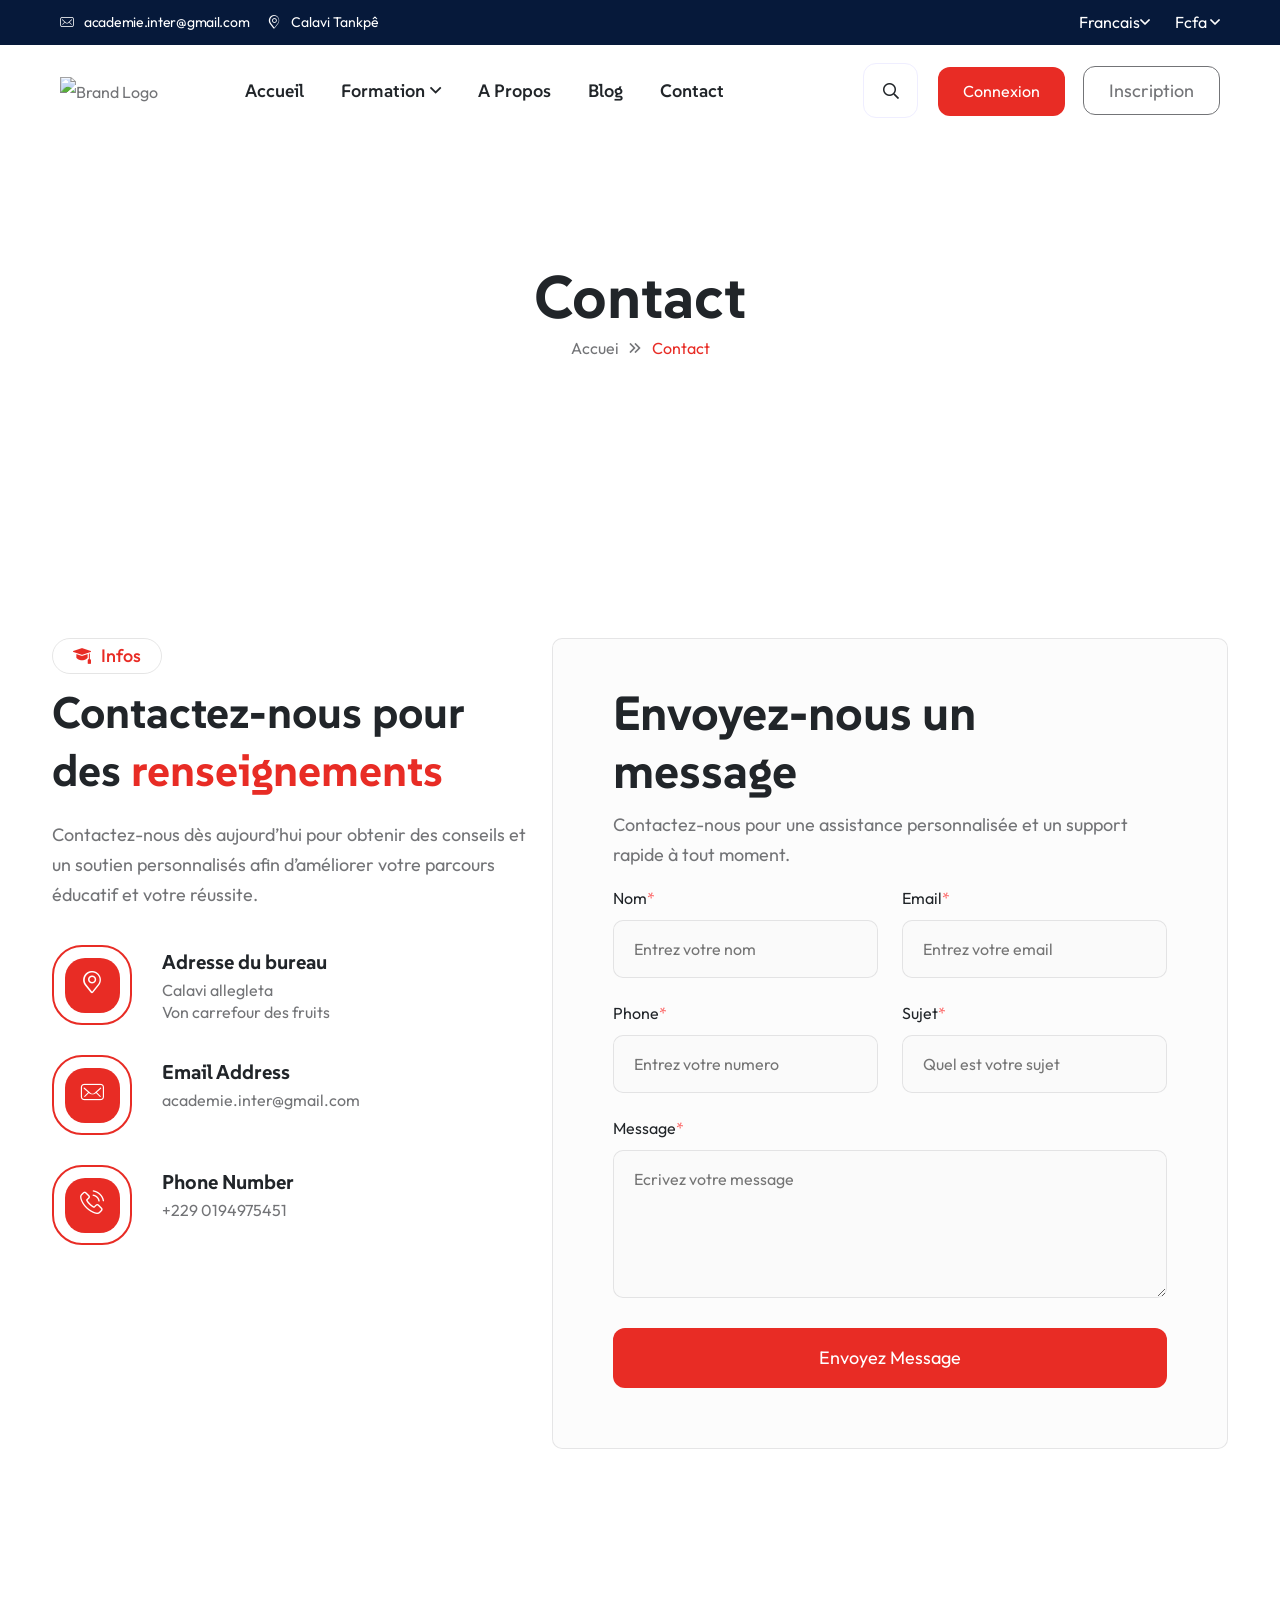
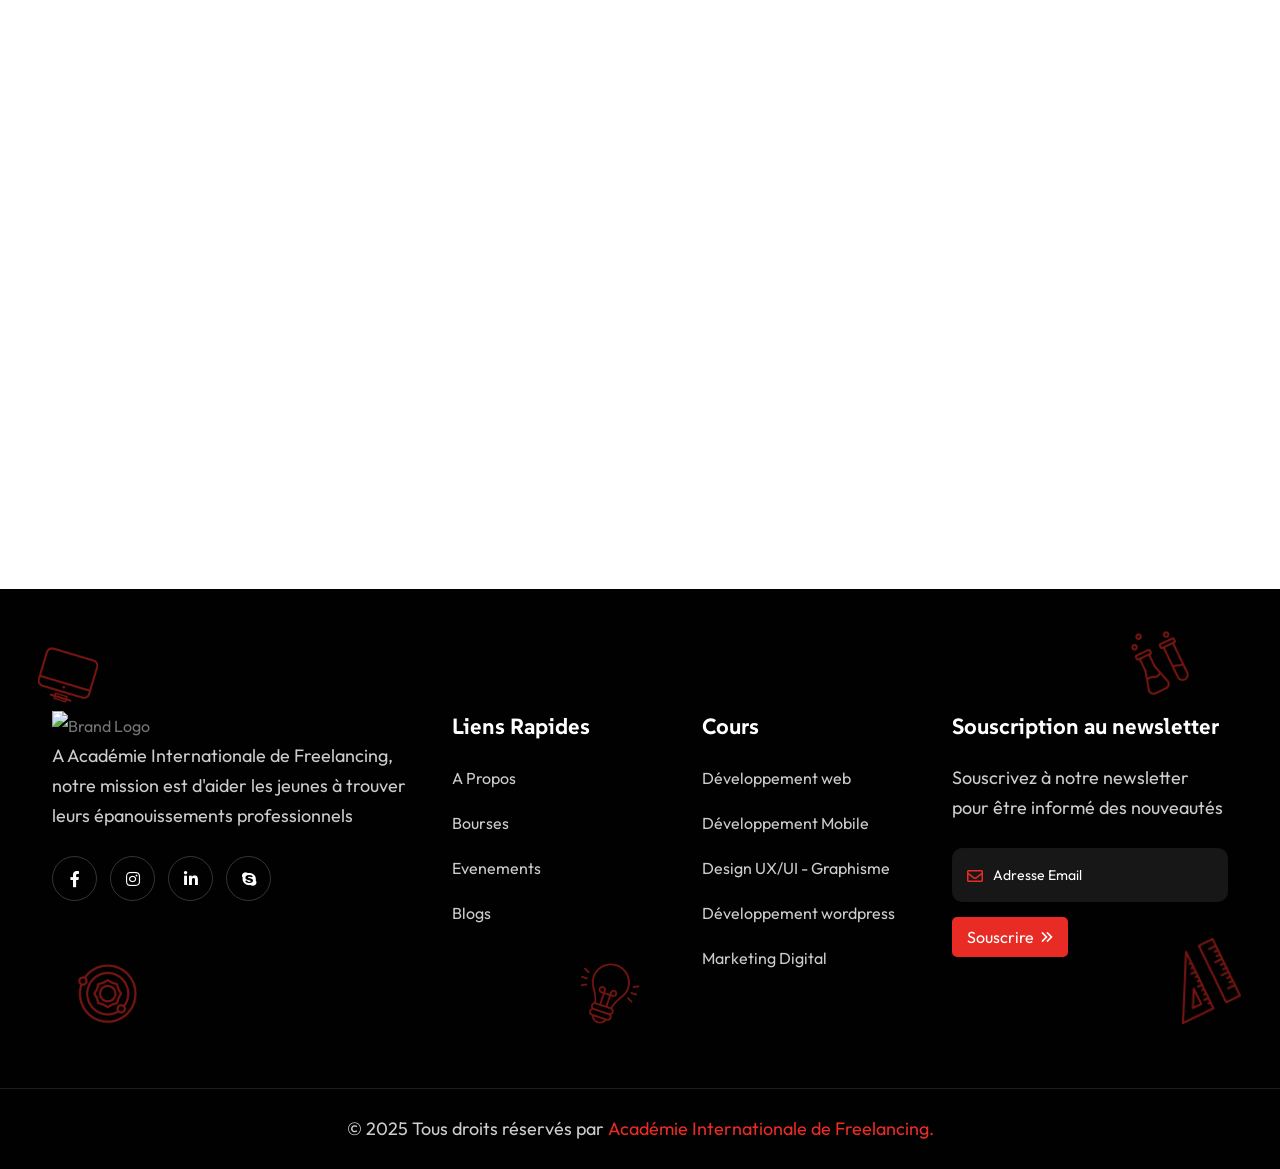
==== pages/contact.html @ 0216f661 "first commit" ====
<!DOCTYPE html>
<html lang="zxx">
    <head>
        <!--====== Required meta tags ======-->
        <meta charset="utf-8">
        <meta http-equiv="x-ua-compatible" content="ie=edge">
        <meta name="description" content="">
        <meta name="viewport" content="width=device-width, initial-scale=1, shrink-to-fit=no">
        <!--====== Title ======-->
        <title>Shared on THEMELOCK.COM - EduFit - Education & Online Course HTML Template</title>
        <!--====== Favicon Icon ======-->
        <link rel="shortcut icon" href="../common/images/favicon.png" type="image/png">
        <!--====== Google Fonts ======-->
        <link href="https://fonts.googleapis.com/css2?family=Outfit:wght@100..900&family=SUSE:wght@100..800&display=swap" rel="stylesheet">
        <!--====== FlatIcon css ======-->
        <link rel="stylesheet" href="../common/fonts/flaticon/flaticon_edufit.css">
        <!--====== FontAwesome css ======-->
        <link rel="stylesheet" href="../common/fonts/fontawesome/css/all.min.css">
        <!--====== Bootstrap css ======-->
        <link rel="stylesheet" href="../common/css/plugins/bootstrap.min.css">
        <!--====== Slick-popup css ======-->
        <link rel="stylesheet" href="../common/css/plugins/slick.css">
        <!--====== Magnific-popup css ======-->
        <link rel="stylesheet" href="../common/css/plugins/magnific-popup.css">
        <!--====== Animate css ======-->
        <link rel="stylesheet" href="../common/css/plugins/aos.css">
        <!--====== Default css ======-->
        <link rel="stylesheet" href="../common/css/default.css">
        <!--====== Common Style css ======-->
        <link rel="stylesheet" href="../common/css/common_style.css">
        <!--====== Style css ======-->
        <link rel="stylesheet" href="../pages/assets/css/style.css">
    </head>
    <body>
<!--====== Start Preloader ======-->
        <div class="preloader">
            <div class="loader">
                <img src="assets/images/logo.png" style="width: 150px;" alt="loader">
            </div>
        </div><!--====== End Preloader ======-->
        <!--====== Start Overlay ======-->
        <div class="offcanvas__overlay"></div>
        <!--====== Search From ======-->
		<div class="modal fade search-modal" id="search-modal">
            <div class="modal-dialog modal-dialog-centered">
                <div class="modal-content">
                    <form>
                        <div class="form-group">
                        	<input type="search" class="form_control" placeholder="Search here" name="search">
                        	<label><i class="fa fa-search"></i></label>
                        </div>
                    </form>
                </div>
            </div>
        </div><!--====== Search From ======-->

        <!--===  Header Area  ===-->
        <header class="header-area header-one">
            <!--====  Header Top  ===-->
            <div class="header-top">
                <div class="container-fluid">
                    <div class="row">
                        <div class="col-lg-6">
                            <!--===  Top Bar Left  ===-->
                            <div class="top-left">
                                <span><i class="flaticon-email"></i><a href="mailto:academie.inter@gmail.com">academie.inter@gmail.com</a></span>
                                <span><i class="flaticon-pin-map"></i>Calavi Tankpê</span>
                            </div>
                        </div>
                        <div class="col-lg-6">
                            <!--===  Top Bar Right  ===-->
                            <div class="top-right">
                                <!--===  Dropdown  ===-->
                                <div class="edufit-dropdown language-dropdown">
                                    <a href="javascript:void(0)">Francais<i class="far fa-angle-down"></i></a>
                                    <ul class="dropdown">
                                        <li>
                                            <a href="javascript:void(0)">Anglais</a>
                                        </li>
                                    </ul> 
                                </div>
                                <!--===  Dropdown  ===-->
                                <div class="edufit-dropdown currency-dropdown">
                                    <a href="javascript:void(0)">Fcfa <i class="far fa-angle-down"></i></a>
                                    <ul class="dropdown">
                                        <li>
                                            <a href="javascript:void(0)">EU</a>
                                        </li>
                                        <li>
                                            <a href="javascript:void(0)">Dollars</a>
                                        </li>
                                    </ul> 
                                </div>
                            </div>
                        </div>
                    </div>
                </div>
            </div>
            <!--====  Header Navigation  ===-->
            <div class="header-navigation">
                <div class="container-fluid">
                    <!--====  Header Nav Inner  ===-->
                    <div class="nav-inner-menu">
                        <!--====  Primary Menu  ===-->
                        <div class="primary-menu">
                            <!--====  Site Branding  ===-->
                            <div class="site-branding">
                                <a href="/" class="brand-logo"><img src="assets/images/logo.png" style="height: 100px;" alt="Brand Logo"></a>
                            </div>
                            <!--=== Edufit Main Menu ===-->
                            <div class="edufit-nav-menu">
                                <!--=== Edufit Menu Top ===-->
                                <div class="edufit-menu-top d-flex justify-content-between d-block d-xl-none">
                                    <div class="site-branding">
                                        <a href="/" class="brand-logo"><img src="assets/images/logo.png" alt="Brand Logo"></a>
                                    </div>
                                    <div class="navbar-close">
                                        <i class="far fa-times"></i>
                                    </div>
                                </div>
                                <!--=== Main Menu ===-->
                                <nav class="main-menu">
                                    <ul>
                                        <li><a href="/">Accueil</a></li>
                                        <li class="menu-item has-children"><a href="#">Formation</a>
                                            <ul class="sub-menu">
                                                <li><a href="en_construction.html">Standart</a></li>
                                                <li><a href="en_construction.html">Bourse</a></li>
                                            </ul>
                                        </li>
                                        <li><a href="../pages/about.html">A Propos</a></li>
                                        <li><a href="../pages/blog-grid.html">Blog</a></li>
                                        <li class="menu-item"><a href="contact.html">Contact</a></li>
                                    </ul>
                                </nav>
                                <!--=== Edufit Nav Button ===-->
                                <div class="edufit-nav-button d-block d-xl-none mt-40">
                                    <a href="en_construction.html" class="theme-btn style-one">Connexion</a>
                                    <a href="en_construction.html" class="theme-btn style-two">Inscription</a>
                                </div>
                            </div>
                            <!--=== Header Nav Right ===-->
                            <div class="nav-right-item">
                                <div class="search-btn">
                                    <button class="icon" data-bs-toggle="modal" data-bs-target="#search-modal"><i class="far fa-search"></i></button>
                                </div>
                                <div class="nav-button d-none d-xl-block">
                                    <a href="en_construction.html" class="theme-btn style-one">Connexion</a>
                                    <a href="en_construction.html" class="theme-btn style-two">Inscription</a>
                                </div>
                                <div class="navbar-toggler">
                                    <span></span>
                                    <span></span>
                                    <span></span>
                                </div>
                            </div>
                        </div>
                    </div>
                </div>
            </div>
        </header><!--====== End Header Area  ======-->
        <main>
            <!--======  Start Page Hero Section  ======-->
            <section class="ef-page-hero bg_cover" style="background-image: url(assets/images/hero/hero_bg1.jpg);">
                <div class="container">
                    <div class="row">
                        <div class="col-lg-12">
                            <!--=== Page Content  ===-->
                            <div class="page-content text-center">
                                <h1 class="page-title">Contact</h1>
                                <ul class="breadcrumb-link">
                                    <li><a href="/">Accuei</a></li>
                                    <li class="active">Contact</li>
                                </ul>
                            </div>
                        </div>
                    </div>
                </div>
            </section><!--======  End Page Hero Section  ======-->
            <!--======  Start Contact Section  ======-->
            <section class="contact-section pt-130 pb-80">
                <div class="container">
                    <div class="row">
                        <div class="col-xl-5">
                            <!--=== Edufit Content Box ===-->
                            <div class="edufit-content-box mb-20">
                                <!--=== Section Title ===-->
                                <div class="section-title style-two mb-20" data-aos="fade-up"  dta-aos-delay="10"  data-aos-duration="800">
                                    <span class="sub-heading"><i class="flaticon-mortarboard-1"></i>Infos</span>
                                    <h2>Contactez-nous pour des 
                                         <span>renseignements</span> </h2>
                                </div>
                                <p data-aos="fade-up"  dta-aos-delay="15"  data-aos-duration="900">Contactez-nous dès aujourd’hui pour obtenir des conseils et un soutien personnalisés afin d’améliorer votre parcours éducatif et votre réussite.</p>
                                <div class="row">
                                    <div class="col-xl-12 col-lg-4">
                                        <!--=== Iconic Info Box ===-->
                                        <div class="ef-iconic-info-box style-two mb-30" data-aos="fade-up"  dta-aos-delay="20"  data-aos-duration="1000">
                                            <div class="icon-box">
                                                <div class="icon">
                                                    <i class="flaticon-pin-map"></i>
                                                </div>
                                            </div>
                                            <div class="content">
                                                <h4>Adresse du bureau</h4>
                                                <p>Calavi allegleta</p>
                                                <p>Von carrefour des fruits</p>
                                            </div>
                                        </div>
                                    </div>
                                    <div class="col-xl-12 col-lg-4">
                                        <!--=== Iconic Info Box ===-->
                                        <div class="ef-iconic-info-box style-two mb-30" data-aos="fade-up"  dta-aos-delay="25"  data-aos-duration="1200">
                                            <div class="icon-box">
                                                <div class="icon">
                                                    <i class="flaticon-email"></i>
                                                </div>
                                            </div>
                                            <div class="content">
                                                <h4>Email Address</h4>
                                                <p><a href="mailto:Support@edufit.com">academie.inter@gmail.com</a></p>
                                            </div>
                                        </div>
                                    </div>
                                    <div class="col-xl-12 col-lg-4">
                                        <!--=== Iconic Info Box ===-->
                                        <div class="ef-iconic-info-box style-two mb-30" data-aos="fade-up"  dta-aos-delay="30"  data-aos-duration="1400">
                                            <div class="icon-box">
                                                <div class="icon">
                                                    <i class="flaticon-phone-call"></i>
                                                </div>
                                            </div>
                                            <div class="content">
                                                <h4>Phone Number</h4>
                                                <p><a href="tel:+911-800-222-1222">+229 0194975451</a></p>
                                            </div>
                                        </div>
                                    </div>
                                </div>
                            </div>
                        </div>
                        <div class="col-xl-7">
                            <!--=== Contact Wrapper ===-->
                            <div class="contact-wrapper mb-60" data-aos="fade-up" data-aos-duration="1200">
                                <h2>Envoyez-nous un message</h2>
                                <p>Contactez-nous pour une assistance personnalisée et un support rapide à tout moment.</p>
                                <form class="contact-form">
                                    <div class="row">
                                        <div class="col-lg-6">
                                            <div class="form-group">
                                                <label for="name">Nom<span>*</span></label>
                                                <input type="text" class="form_control" placeholder="Entrez votre nom" name="name" required>
                                            </div>
                                        </div>
                                        <div class="col-lg-6">
                                            <div class="form-group">
                                                <label for="name">Email<span>*</span></label>
                                                <input type="email" class="form_control" placeholder="Entrez votre email" name="email" required>
                                            </div>
                                        </div>
                                        <div class="col-lg-6">
                                            <div class="form-group">
                                                <label for="name">Phone<span>*</span></label>
                                                <input type="text" class="form_control" placeholder="Entrez votre numero" name="phone" required>
                                            </div>
                                        </div>
                                        <div class="col-lg-6">
                                            <div class="form-group">
                                                <label for="name">Sujet<span>*</span></label>
                                                <input type="text" class="form_control" placeholder="Quel est votre sujet" name="subject" required>
                                            </div>
                                        </div>
                                        <div class="col-lg-12">
                                            <div class="form-group">
                                                <label for="name">Message<span>*</span></label>
                                                <textarea rows="4" class="form_control" placeholder="Ecrivez votre message" name="message" id=""></textarea>
                                            </div>
                                        </div>
                                        <div class="col-lg-12">
                                            <div class="form-group">
                                                <button class="theme-btn style-one">Envoyez Message</button>
                                            </div>
                                        </div>
                                    </div>
                                </form>
                            </div>
                        </div>
                    </div>
                </div>
            </section><!--======  End Contact Section  ======-->
            <!--====== Start Map Section ======-->
            <section class="ef-map-sec">
                <div class="contact-map-box" data-aos="fade-up"  dta-aos-delay="10"  data-aos-duration="800">
                    <iframe src="https://www.google.com/maps/embed?pb=!1m18!1m12!1m3!1d3964.832704651574!2d2.3248047!3d6.4155368!2m3!1f0!2f0!3f0!3m2!1i1024!2i768!4f13.1!3m3!1m2!1s0x1024a90005da6c85%3A0xd64be991577180e2!2sDiha&#39;s!5e0!3m2!1sfr!2sbj!4v1756808076044!5m2!1sfr!2sbj" height="600" style="border:0;" allowfullscreen="" loading="lazy" referrerpolicy="no-referrer-when-downgrade"></iframe>
                </div>
            </section><!--====== End Map Section ======-->
        </main>
        <!--====== Start Footer Area  ======-->
        
              <footer class="footer-default">
            <div class="shape shape-one"><span><img src="../common/images/footer/shape/shape1.png" alt="shape"></span></div>
            <div class="shape shape-two"><span><img src="../common/images/footer/shape/shape2.png" alt="shape"></span></div>
            <div class="shape shape-three"><span><img src="../common/images/footer/shape/shape3.png" alt="shape"></span></div>
            <div class="shape shape-four"><span><img src="../common/images/footer/shape/shape4.png" alt="shape"></span></div>
            <div class="shape shape-five"><span><img src="../common/images/footer/shape/shape5.png" alt="shape"></span></div>
            <div class="container">
                <!--===  Footer Widget Area  ===-->
                <div class="footer-widget-area pt-120 pb-75">
                    <div class="row">
                        <div class="col-lg-4 col-md-6">
                            <!--===  Footer Widget  ===-->
                            <div class="footer-widget footer-about-widget mb-40" data-aos="fade-up" data-aos-duration="1000">
                                <div class="footer-content">
                                    <div class="footer-logo" style="margin-bottom: 0;">
                                        <a href="/"><img src="assets/images/logo.png" alt="Brand Logo" style="width: 100px;"></a>
                                    </div>
                                    <p>A Académie Internationale de Freelancing, notre mission est d'aider les jeunes à trouver leurs épanouissements professionnels</p>
                                    <ul class="social-link">
                                        <li><a href="#"><i class="fab fa-facebook-f"></i></a></li>
                                        <li><a href="#"><i class="fab fa-instagram"></i></a></li>
                                        <li><a href="#"><i class="fab fa-linkedin-in"></i></a></li>
                                        <li><a href="#"><i class="fab fa-skype"></i></a></li>
                                    </ul>
                                </div>
                            </div>
                        </div>
                        <div class="col-lg-5 col-md-6">
                            <div class="row">
                                <div class="col-6">
                                    <!--===  Footer Widget  ===-->
                                    <div class="footer-widget footer-nav-widget mb-40" data-aos="fade-up" data-aos-duration="1200">
                                        <div class="footer-content">
                                            <h4 class="widget-title">Liens Rapides</h4>
                                            <ul class="widget-nav">
                                                <li><a href="#">A Propos</a></li>
                                                <li><a href="#">Bourses</a></li>
                                                <li><a href="#">Evenements</a></li>
                                                <li><a href="#">Blogs</a></li>
                                            </ul>
                                        </div>
                                    </div>
                                </div>
                                <div class="col-6">
                                    <!--===  Footer Widget  ===-->
                                    <div class="footer-widget footer-nav-widget mb-40" data-aos="fade-up" data-aos-duration="1400">
                                        <div class="footer-content">
                                            <h4 class="widget-title">Cours</h4>
                                            <ul class="widget-nav">
                                                <li><a href="en_construction.html">Développement web</a></li>
                                                <li><a href="en_construction.html">Développement Mobile</a></li>
                                                <li><a href="en_construction.html">Design UX/UI - Graphisme</a></li>
                                                <li><a href="en_construction.html">Développement wordpress</a></li>
                                                <li><a href="en_construction.html">Marketing Digital</a></li>
                                            </ul>
                                        </div>
                                    </div>
                                </div>
                            </div>
                        </div>
                        <div class="col-lg-3 col-md-6">
                            <!--=== Footer Widget ===-->
                            <div class="footer-widget footer-newsletter-widget mb-40" data-aos="fade-up" data-aos-duration="1600">
                                <div class="footer-content">
                                    <h4 class="widget-title">Souscription au newsletter</h4>
                                    <p>Souscrivez à notre newsletter pour être informé des nouveautés </p>
                                    <form>
                                        <div class="form-group">
                                            <input type="email" class="form_control" placeholder="Adresse Email" name="email" required>
                                            <label><i class="far fa-envelope"></i></label>
                                            <button class="theme-btn style-one sm-btn">Souscrire <i class="far fa-angle-double-right"></i></button>
                                        </div>
                                    </form>
                                </div>
                            </div>
                        </div>
                    </div>
                </div>
            </div>
            <!--===  Footer Copyright  ===-->
            <div class="footer-copyright">
                <div class="container">
                    <div class="row">
                        <div class="col-lg-12">
                            <!--===  Copyright Text  ===-->
                            <div class="copyright-text text-center">
                                <p>&copy; 2025 Tous droits réservés par <span>Académie Internationale de Freelancing.</span></p>
                            </div>
                        </div>
                    </div>
                </div>
            </div>
        </footer><!--====== End Footer Area  ======-->

        <!--====== Back To Top ======-->
        <div class="back-to-top"><i class="far fa-arrow-up"></i></div>
        <!--====== Back To Top ======-->
        <div class="back-to-top"><i class="far fa-arrow-up"></i></div>
        <!--====== Jquery js ======-->
        <script src="../common/js/plugins/jquery-3.7.1.min.js"></script>
        <!--====== Bootstrap js ======-->
        <script src="../common/js/plugins/popper.min.js"></script>
        <!--====== Bootstrap js ======-->
        <script src="../common/js/plugins/bootstrap.min.js"></script>
        <!--====== Slick js ======-->
        <script src="../common/js/plugins/slick.min.js"></script>
        <!--====== Magnific js ======-->
        <script src="../common/js/plugins/jquery.magnific-popup.min.js"></script>
        <!--====== Aos js ======-->
        <script src="../common/js/plugins/aos.js"></script>
        <!--====== Main js ======-->
        <script src="../common/js/common_script.js"></script>
        <!--====== Main js ======-->
        <script src="assets/js/theme.js"></script>
    </body>
</html>
---- common/css/default.css ----
/*---------------------------------------
    - Margin & Padding
-----------------------------------------*/
/*-- Margin Top --*/
.mt-5 {
  margin-top: 5px; }

.mt-10 {
  margin-top: 10px; }

.mt-15 {
  margin-top: 15px; }

.mt-20 {
  margin-top: 20px; }

.mt-25 {
  margin-top: 25px; }

.mt-30 {
  margin-top: 30px; }

.mt-35 {
  margin-top: 35px; }

.mt-40 {
  margin-top: 40px; }

.mt-45 {
  margin-top: 45px; }

.mt-50 {
  margin-top: 50px; }

.mt-55 {
  margin-top: 55px; }

.mt-60 {
  margin-top: 60px; }

.mt-65 {
  margin-top: 65px; }

.mt-70 {
  margin-top: 70px; }

.mt-75 {
  margin-top: 75px; }

.mt-80 {
  margin-top: 80px; }

.mt-85 {
  margin-top: 85px; }

.mt-90 {
  margin-top: 90px; }

.mt-95 {
  margin-top: 95px; }

.mt-100 {
  margin-top: 100px; }

.mt-105 {
  margin-top: 105px; }

.mt-110 {
  margin-top: 110px; }

.mt-115 {
  margin-top: 115px; }

.mt-120 {
  margin-top: 120px; }

.mt-125 {
  margin-top: 125px; }

.mt-130 {
  margin-top: 130px; }

.mt-135 {
  margin-top: 135px; }

.mt-140 {
  margin-top: 140px; }

.mt-145 {
  margin-top: 145px; }

.mt-150 {
  margin-top: 150px; }

.mt-155 {
  margin-top: 155px; }

.mt-160 {
  margin-top: 160px; }

.mt-165 {
  margin-top: 165px; }

.mt-170 {
  margin-top: 170px; }

.mt-175 {
  margin-top: 175px; }

.mt-180 {
  margin-top: 180px; }

.mt-185 {
  margin-top: 185px; }

.mt-190 {
  margin-top: 190px; }

.mt-195 {
  margin-top: 195px; }

.mt-200 {
  margin-top: 200px; }

.mt-205{
  margin-top: 205px;
}
.mt-210{
  margin-top: 210px;
}
.mt-215{
  margin-top: 215px;
}
.mt-220{
  margin-top: 220px;
}
.mt-225{
  margin-top: 225px;
}
.mt-230{
  margin-top: 230px;
}
.mt-235{
  margin-top: 235px;
}
.mt-240{
  margin-top: 240px;
}
.mt-245{
  margin-top: 245px;
}
.mt-250{
  margin-top: 250px;
}
.mt-255{
  margin-top: 255px;
}
.mt-260{
  margin-top: 260px;
}
.mt-265{
  margin-top: 265px;
}
.mt-270{
  margin-top: 270px;
}
.mt-275{
  margin-top: 275px;
}
.mt-280{
  margin-top: 280px;
}
.mt-285{
  margin-top: 285px;
}
.mt-290{
  margin-top: 290px;
}
.mt-295{
  margin-top: 295px;
}
.mt-300{
  margin-top: 300px;
}
/*-- Margin Bottom --*/
.mb-5 {
  margin-bottom: 5px; }

.mb-10 {
  margin-bottom: 10px; }

.mb-15 {
  margin-bottom: 15px; }

.mb-20 {
  margin-bottom: 20px; }

.mb-25 {
  margin-bottom: 25px; }

.mb-30 {
  margin-bottom: 30px; }

.mb-35 {
  margin-bottom: 35px; }

.mb-40 {
  margin-bottom: 40px; }

.mb-45 {
  margin-bottom: 45px; }

.mb-50 {
  margin-bottom: 50px; }

.mb-55 {
  margin-bottom: 55px; }

.mb-60 {
  margin-bottom: 60px; }

.mb-65 {
  margin-bottom: 65px; }

.mb-70 {
  margin-bottom: 70px; }

.mb-75 {
  margin-bottom: 75px; }

.mb-80 {
  margin-bottom: 80px; }

.mb-85 {
  margin-bottom: 85px; }

.mb-90 {
  margin-bottom: 90px; }

.mb-95 {
  margin-bottom: 95px; }

.mb-100 {
  margin-bottom: 100px; }

.mb-105 {
  margin-bottom: 105px; }

.mb-110 {
  margin-bottom: 110px; }

.mb-115 {
  margin-bottom: 115px; }

.mb-120 {
  margin-bottom: 120px; }

.mb-125 {
  margin-bottom: 125px; }

.mb-130 {
  margin-bottom: 130px; }

.mb-135 {
  margin-bottom: 135px; }

.mb-140 {
  margin-bottom: 140px; }

.mb-145 {
  margin-bottom: 145px; }

.mb-150 {
  margin-bottom: 150px; }

.mb-155 {
  margin-bottom: 155px; }

.mb-160 {
  margin-bottom: 160px; }

.mb-165 {
  margin-bottom: 165px; }

.mb-170 {
  margin-bottom: 170px; }

.mb-175 {
  margin-bottom: 175px; }

.mb-180 {
  margin-bottom: 180px; }

.mb-185 {
  margin-bottom: 185px; }

.mb-190 {
  margin-bottom: 190px; }

.mb-195 {
  margin-bottom: 195px; }

.mb-200 {
  margin-bottom: 200px; }

.mb-205 {
  margin-bottom: 205px; }

.mb-210 {
  margin-bottom: 210px; }

.mb-215 {
  margin-bottom: 215px; }

.mb-220 {
  margin-bottom: 220px; }

.mb-225 {
  margin-bottom: 225px; }

.mb-230 {
  margin-bottom: 230px; }

.mb-235 {
  margin-bottom: 235px; }

.mb-240 {
  margin-bottom: 240px; }

.mb-245 {
  margin-bottom: 245px; }

.mb-250 {
  margin-bottom: 250px; }

.mb-255 {
  margin-bottom: 255px; }

.mb-260 {
  margin-bottom: 260px; }

.mb-265 {
  margin-bottom: 265px; }

.mb-270 {
  margin-bottom: 270px; }

.mb-275 {
  margin-bottom: 275px; }

.mb-280 {
  margin-bottom: 280px; }

.mb-285 {
  margin-bottom: 285px; }

.mb-290 {
  margin-bottom: 290px; }

.mb-295 {
  margin-bottom: 295px; }

.mb-300 {
  margin-bottom: 300px; }

/*-- Margin Left --*/
.ml-5 {
  margin-left: 5px; }

.ml-10 {
  margin-left: 10px; }

.ml-15 {
  margin-left: 15px; }

.ml-20 {
  margin-left: 20px; }

.ml-25 {
  margin-left: 25px; }

.ml-30 {
  margin-left: 30px; }

.ml-35 {
  margin-left: 35px; }

.ml-40 {
  margin-left: 40px; }

.ml-45 {
  margin-left: 45px; }

.ml-50 {
  margin-left: 50px; }

.ml-55 {
  margin-left: 55px; }

.ml-60 {
  margin-left: 60px; }

.ml-65 {
  margin-left: 65px; }

.ml-70 {
  margin-left: 70px; }

.ml-75 {
  margin-left: 75px; }

.ml-80 {
  margin-left: 80px; }

.ml-85 {
  margin-left: 85px; }

.ml-90 {
  margin-left: 90px; }

.ml-95 {
  margin-left: 95px; }

.ml-100 {
  margin-left: 100px; }

.ml-105 {
  margin-left: 105px; }

.ml-110 {
  margin-left: 110px; }

.ml-115 {
  margin-left: 115px; }

.ml-120 {
  margin-left: 120px; }

.ml-125 {
  margin-left: 125px; }

.ml-130 {
  margin-left: 130px; }

.ml-135 {
  margin-left: 135px; }

.ml-140 {
  margin-left: 140px; }

.ml-145 {
  margin-left: 145px; }

.ml-150 {
  margin-left: 150px; }

.ml-155 {
  margin-left: 155px; }

.ml-160 {
  margin-left: 160px; }

.ml-165 {
  margin-left: 165px; }

.ml-170 {
  margin-left: 170px; }

.ml-175 {
  margin-left: 175px; }

.ml-180 {
  margin-left: 180px; }

.ml-185 {
  margin-left: 185px; }

.ml-190 {
  margin-left: 190px; }

.ml-195 {
  margin-left: 195px; }

.ml-200 {
  margin-left: 200px; }

.ml-205{
  margin-left: 205px;
}
.ml-210{
  margin-left: 210px;
}
.ml-215{
  margin-left: 215px;
}
.ml-220{
  margin-left: 220px;
}
.ml-225{
  margin-left: 225px;
}
.ml-230{
  margin-left: 230px;
}
.ml-235{
  margin-left: 235px;
}
.ml-240{
  margin-left: 240px;
}
.ml-245{
  margin-left: 245px;
}
.ml-250{
  margin-left: 250px;
}
.ml-255{
  margin-left: 255px;
}
.ml-260{
  margin-left: 260px;
}
.ml-265{
  margin-left: 265px;
}
.ml-270{
  margin-left: 270px;
}
.ml-275{
  margin-left: 275px;
}
.ml-280{
  margin-left: 280px;
}
.ml-285{
  margin-left: 285px;
}
.ml-290{
  margin-left: 290px;
}
.ml-295{
  margin-left: 295px;
}
.ml-300{
  margin-left: 300px;
}
/*-- Margin Right --*/
.mr-5 {
  margin-right: 5px; }

.mr-10 {
  margin-right: 10px; }

.mr-15 {
  margin-right: 15px; }

.mr-20 {
  margin-right: 20px; }

.mr-25 {
  margin-right: 25px; }

.mr-30 {
  margin-right: 30px; }

.mr-35 {
  margin-right: 35px; }

.mr-40 {
  margin-right: 40px; }

.mr-45 {
  margin-right: 45px; }

.mr-50 {
  margin-right: 50px; }

.mr-55 {
  margin-right: 55px; }

.mr-60 {
  margin-right: 60px; }

.mr-65 {
  margin-right: 65px; }

.mr-70 {
  margin-right: 70px; }

.mr-75 {
  margin-right: 75px; }

.mr-80 {
  margin-right: 80px; }

.mr-85 {
  margin-right: 85px; }

.mr-90 {
  margin-right: 90px; }

.mr-95 {
  margin-right: 95px; }

.mr-100 {
  margin-right: 100px; }

.mr-105 {
  margin-right: 105px; }

.mr-110 {
  margin-right: 110px; }

.mr-115 {
  margin-right: 115px; }

.mr-120 {
  margin-right: 120px; }

.mr-125 {
  margin-right: 125px; }

.mr-130 {
  margin-right: 130px; }

.mr-135 {
  margin-right: 135px; }

.mr-140 {
  margin-right: 140px; }

.mr-145 {
  margin-right: 145px; }

.mr-150 {
  margin-right: 150px; }

.mr-155 {
  margin-right: 155px; }

.mr-160 {
  margin-right: 160px; }

.mr-165 {
  margin-right: 165px; }

.mr-170 {
  margin-right: 170px; }

.mr-175 {
  margin-right: 175px; }

.mr-180 {
  margin-right: 180px; }

.mr-185 {
  margin-right: 185px; }

.mr-190 {
  margin-right: 190px; }

.mr-195 {
  margin-right: 195px; }

.mr-200 {
  margin-right: 200px; }

.mr-205{
  margin-right: 205px;
}
.mr-210{
  margin-right: 210px;
}
.mr-215{
  margin-right: 215px;
}
.mr-220{
  margin-right: 220px;
}
.mr-225{
  margin-right: 225px;
}
.mr-230{
  margin-right: 230px;
}
.mr-235{
  margin-right: 235px;
}
.mr-240{
  margin-right: 240px;
}
.mr-245{
  margin-right: 245px;
}
.mr-250{
  margin-right: 250px;
}
.mr-255{
  margin-right: 255px;
}
.mr-260{
  margin-right: 260px;
}
.mr-265{
  margin-right: 265px;
}
.mr-270{
  margin-right: 270px;
}
.mr-275{
  margin-right: 275px;
}
.mr-280{
  margin-right: 280px;
}
.mr-285{
  margin-right: 285px;
}
.mr-290{
  margin-right: 290px;
}
.mr-295{
  margin-right: 295px;
}
.mr-300{
  margin-right: 300px;
}
/*-- Padding Top --*/
.pt-5 {
  padding-top: 5px; }

.pt-10 {
  padding-top: 10px; }

.pt-15 {
  padding-top: 15px; }

.pt-20 {
  padding-top: 20px; }

.pt-25 {
  padding-top: 25px; }

.pt-30 {
  padding-top: 30px; }

.pt-35 {
  padding-top: 35px; }

.pt-40 {
  padding-top: 40px; }

.pt-45 {
  padding-top: 45px; }

.pt-50 {
  padding-top: 50px; }

.pt-55 {
  padding-top: 55px; }

.pt-60 {
  padding-top: 60px; }

.pt-65 {
  padding-top: 65px; }

.pt-70 {
  padding-top: 70px; }

.pt-75 {
  padding-top: 75px; }

.pt-80 {
  padding-top: 80px; }

.pt-85 {
  padding-top: 85px; }

.pt-90 {
  padding-top: 90px; }

.pt-95 {
  padding-top: 95px; }

.pt-100 {
  padding-top: 100px; }

.pt-105 {
  padding-top: 105px; }

.pt-110 {
  padding-top: 110px; }

.pt-115 {
  padding-top: 115px; }

.pt-120 {
  padding-top: 120px; }

.pt-125 {
  padding-top: 125px; }

.pt-130 {
  padding-top: 130px; }

.pt-135 {
  padding-top: 135px; }

.pt-140 {
  padding-top: 140px; }

.pt-145 {
  padding-top: 145px; }

.pt-150 {
  padding-top: 150px; }

.pt-155 {
  padding-top: 155px; }

.pt-160 {
  padding-top: 160px; }

.pt-165 {
  padding-top: 165px; }

.pt-170 {
  padding-top: 170px; }

.pt-175 {
  padding-top: 175px; }

.pt-180 {
  padding-top: 180px; }

.pt-185 {
  padding-top: 185px; }

.pt-190 {
  padding-top: 190px; }

.pt-195 {
  padding-top: 195px; }

.pt-200 {
  padding-top: 200px; }

.pt-205 {
  padding-top: 205px; }

.pt-210 {
  padding-top: 210px; }

.pt-215 {
  padding-top: 215px; }

.pt-220 {
  padding-top: 220px; }

.pt-225 {
  padding-top: 225px; }

.pt-230 {
  padding-top: 230px; }

.pt-235 {
  padding-top: 235px; }

.pt-240 {
  padding-top: 240px; }

.pt-245 {
  padding-top: 245px; }

.pt-250 {
  padding-top: 250px; }

.pt-255 {
  padding-top: 255px; }

.pt-260 {
  padding-top: 260px; }

.pt-265 {
  padding-top: 265px; }

.pt-270 {
  padding-top: 270px; }

.pt-275 {
  padding-top: 275px; }

.pt-280 {
  padding-top: 280px; }

.pt-285 {
  padding-top: 285px; }

.pt-290 {
  padding-top: 290px; }

.pt-295 {
  padding-top: 295px; }

.pt-300 {
  padding-top: 300px; }

/*-- Padding Bottom --*/
.pb-5 {
  padding-bottom: 5px; }

.pb-10 {
  padding-bottom: 10px; }

.pb-15 {
  padding-bottom: 15px; }

.pb-20 {
  padding-bottom: 20px; }

.pb-25 {
  padding-bottom: 25px; }

.pb-30 {
  padding-bottom: 30px; }

.pb-35 {
  padding-bottom: 35px; }

.pb-40 {
  padding-bottom: 40px; }

.pb-45 {
  padding-bottom: 45px; }

.pb-50 {
  padding-bottom: 50px; }

.pb-55 {
  padding-bottom: 55px; }

.pb-60 {
  padding-bottom: 60px; }

.pb-65 {
  padding-bottom: 65px; }

.pb-70 {
  padding-bottom: 70px; }

.pb-75 {
  padding-bottom: 75px; }

.pb-80 {
  padding-bottom: 80px; }

.pb-85 {
  padding-bottom: 85px; }

.pb-90 {
  padding-bottom: 90px; }

.pb-95 {
  padding-bottom: 95px; }

.pb-100 {
  padding-bottom: 100px; }

.pb-105 {
  padding-bottom: 105px; }

.pb-110 {
  padding-bottom: 110px; }

.pb-115 {
  padding-bottom: 115px; }

.pb-120 {
  padding-bottom: 120px; }

.pb-125 {
  padding-bottom: 125px; }

.pb-130 {
  padding-bottom: 130px; }

.pb-135 {
  padding-bottom: 135px; }

.pb-140 {
  padding-bottom: 140px; }

.pb-145 {
  padding-bottom: 145px; }

.pb-150 {
  padding-bottom: 150px; }

.pb-155 {
  padding-bottom: 155px; }

.pb-160 {
  padding-bottom: 160px; }

.pb-165 {
  padding-bottom: 165px; }

.pb-170 {
  padding-bottom: 170px; }

.pb-175 {
  padding-bottom: 175px; }

.pb-180 {
  padding-bottom: 180px; }

.pb-185 {
  padding-bottom: 185px; }

.pb-190 {
  padding-bottom: 190px; }

.pb-195 {
  padding-bottom: 195px; }

.pb-200 {
  padding-bottom: 200px; }

.pb-205 {
  padding-bottom: 205px; }

.pb-210 {
  padding-bottom: 210px; }

.pb-215 {
  padding-bottom: 215px; }

.pb-220 {
  padding-bottom: 220px; }

.pb-225 {
  padding-bottom: 225px; }

.pb-230 {
  padding-bottom: 230px; }

.pb-235 {
  padding-bottom: 235px; }

.pb-240 {
  padding-bottom: 240px; }

.pb-245 {
  padding-bottom: 245px; }

.pb-250 {
  padding-bottom: 250px; }

.pb-255 {
  padding-bottom: 255px; }

.pb-260 {
  padding-bottom: 260px; }

.pb-265 {
  padding-bottom: 265px; }

.pb-270 {
  padding-bottom: 270px; }

.pb-275 {
  padding-bottom: 275px; }

.pb-280 {
  padding-bottom: 280px; }

.pb-285 {
  padding-bottom: 285px; }

.pb-290 {
  padding-bottom: 290px; }

.pb-295 {
  padding-bottom: 295px; }

.pb-300 {
  padding-bottom: 300px; }

/*-- Padding Left --*/
.pl-5 {
  padding-left: 5px; }

.pl-10 {
  padding-left: 10px; }

.pl-15 {
  padding-left: 15px; }

.pl-20 {
  padding-left: 20px; }

.pl-25 {
  padding-left: 25px; }

.pl-30 {
  padding-left: 30px; }

.pl-35 {
  padding-left: 35px; }

.pl-40 {
  padding-left: 40px; }

.pl-45 {
  padding-left: 45px; }

.pl-50 {
  padding-left: 50px; }

.pl-55 {
  padding-left: 55px; }

.pl-60 {
  padding-left: 60px; }

.pl-65 {
  padding-left: 65px; }

.pl-70 {
  padding-left: 70px; }

.pl-75 {
  padding-left: 75px; }

.pl-80 {
  padding-left: 80px; }

.pl-85 {
  padding-left: 85px; }

.pl-90 {
  padding-left: 90px; }

.pl-95 {
  padding-left: 95px; }

.pl-100 {
  padding-left: 100px; }

.pl-105 {
  padding-left: 105px; }

.pl-110 {
  padding-left: 110px; }

.pl-115 {
  padding-left: 115px; }

.pl-120 {
  padding-left: 120px; }

.pl-125 {
  padding-left: 125px; }

.pl-130 {
  padding-left: 130px; }

.pl-135 {
  padding-left: 135px; }

.pl-140 {
  padding-left: 140px; }

.pl-145 {
  padding-left: 145px; }

.pl-150 {
  padding-left: 150px; }

.pl-155 {
  padding-left: 155px; }

.pl-160 {
  padding-left: 160px; }

.pl-165 {
  padding-left: 165px; }

.pl-170 {
  padding-left: 170px; }

.pl-175 {
  padding-left: 175px; }

.pl-180 {
  padding-left: 180px; }

.pl-185 {
  padding-left: 185px; }

.pl-190 {
  padding-left: 190px; }

.pl-195 {
  padding-left: 195px; }

.pl-200 {
  padding-left: 200px; }

.pl-205 {
  padding-left: 205px; }

.pl-210 {
  padding-left: 210px; }

.pl-215 {
  padding-left: 215px; }

.pl-220 {
  padding-left: 220px; }

.pl-225 {
  padding-left: 225px; }

.pl-230 {
  padding-left: 230px; }

.pl-235 {
  padding-left: 235px; }

.pl-240 {
  padding-left: 240px; }

.pl-245 {
  padding-left: 245px; }

.pl-250 {
  padding-left: 250px; }

.pl-255 {
  padding-left: 255px; }

.pl-260 {
  padding-left: 260px; }

.pl-265 {
  padding-left: 265px; }

.pl-270 {
  padding-left: 270px; }

.pl-275 {
  padding-left: 275px; }

.pl-280 {
  padding-left: 280px; }

.pl-285 {
  padding-left: 285px; }

.pl-290 {
  padding-left: 290px; }

.pl-295 {
  padding-left: 295px; }

.pl-300 {
  padding-left: 300px; }
/*-- Padding Right --*/
.pr-5 {
  padding-right: 5px; }

.pr-10 {
  padding-right: 10px; }

.pr-15 {
  padding-right: 15px; }

.pr-20 {
  padding-right: 20px; }

.pr-25 {
  padding-right: 25px; }

.pr-30 {
  padding-right: 30px; }

.pr-35 {
  padding-right: 35px; }

.pr-40 {
  padding-right: 40px; }

.pr-45 {
  padding-right: 45px; }

.pr-50 {
  padding-right: 50px; }

.pr-55 {
  padding-right: 55px; }

.pr-60 {
  padding-right: 60px; }

.pr-65 {
  padding-right: 65px; }

.pr-70 {
  padding-right: 70px; }

.pr-75 {
  padding-right: 75px; }

.pr-80 {
  padding-right: 80px; }

.pr-85 {
  padding-right: 85px; }

.pr-90 {
  padding-right: 90px; }

.pr-95 {
  padding-right: 95px; }

.pr-100 {
  padding-right: 100px; }

.pr-105 {
  padding-right: 105px; }

.pr-110 {
  padding-right: 110px; }

.pr-115 {
  padding-right: 115px; }

.pr-120 {
  padding-right: 120px; }

.pr-125 {
  padding-right: 125px; }

.pr-130 {
  padding-right: 130px; }

.pr-135 {
  padding-right: 135px; }

.pr-140 {
  padding-right: 140px; }

.pr-145 {
  padding-right: 145px; }

.pr-150 {
  padding-right: 150px; }

.pr-155 {
  padding-right: 155px; }

.pr-160 {
  padding-right: 160px; }

.pr-165 {
  padding-right: 165px; }

.pr-170 {
  padding-right: 170px; }

.pr-175 {
  padding-right: 175px; }

.pr-180 {
  padding-right: 180px; }

.pr-185 {
  padding-right: 185px; }

.pr-190 {
  padding-right: 190px; }

.pr-195 {
  padding-right: 195px; }

.pr-200 {
  padding-right: 200px; }

.pr-205 {
  padding-right: 205px; }

.pr-210 {
  padding-right: 210px; }

.pr-215 {
  padding-right: 215px; }

.pr-220 {
  padding-right: 220px; }

.pr-225 {
  padding-right: 225px; }

.pr-230 {
  padding-right: 230px; }

.pr-235 {
  padding-right: 235px; }

.pr-240 {
  padding-right: 240px; }

.pr-245 {
  padding-right: 245px; }

.pr-250 {
  padding-right: 250px; }

.pr-255 {
  padding-right: 255px; }

.pr-260 {
  padding-right: 260px; }

.pr-265 {
  padding-right: 265px; }

.pr-270 {
  padding-right: 270px; }

.pr-275 {
  padding-right: 275px; }

.pr-280 {
  padding-right: 280px; }

.pr-285 {
  padding-right: 285px; }

.pr-290 {
  padding-right: 290px; }

.pr-295 {
  padding-right: 295px; }

.pr-300 {
  padding-right: 300px; }
---- common/css/common_style.css ----
/*----------------------------------------------------------------------------------- 
Template Name: Edufit - Education & Online Course HTML Template
URI: site.com
Description:
EduFit is a modern, responsive HTML template designed specifically for educational websites. Perfect for online courses, universities, and e-learning platforms, EduFit offers a clean and professional design, ensuring a user-friendly experience across all devices. With stunning course displays, customizable layouts, and easy-to-navigate features, EduFit provides all the tools you need to create an engaging and seamless learning experience. Whether you're an instructor, educational institution, or e-learning business, EduFit helps you present your content effectively and attract new learners.
Author: Pixelfit
Author URI: https://themeforest.net/user/pixelfit
Version: 1.0

------------------------------------------------------
   CSS INDEX
-----------------------------------------------------

    01. Abstract CSS 

    02. Base CSS 
        # Base CSS
        # Common CSS

    03. Components CSS 
        # Header CSS
        # Elements CSS
            # Edufit Image Box
            # Edufit Content Box
            # Edufit Iconic Box
            # Edufit Iconic Info
            # Edufit Category
            # Edufit Course
            # Edufit Event
            # Edufit Pricing
            # Edufit Accordion
            # Edufit Instructor
            # Edufit Testimonial
            # Edufit Blog Post 

        # Footer CSS


-------------------------------------------------------    */
/*---- 

====================
1. Base CSS
    # base  CSS
====================

----*/
:root {
  --primary-color: #e82c25;
  --primary-hover: #c5241e;
  --secondary-color: #c5241e;
  --heading-color: #212529;
  --primary-black-color: #06193A;
  --white-color: #ffffff;
  --text-color: #737477;
  --gray-color: #FAFAFF;
  --border-color: #EFEEFF;
  --heading-font: "SUSE", sans-serif;
  --body-font: "Outfit", sans-serif;
}

html {
  font-size: 100%;
}

* {
  margin: 0;
  padding: 0;
  -webkit-box-sizing: border-box;
  box-sizing: border-box;
}

a {
  color: inherit;
  text-decoration: none;
  -webkit-transition: all 0.3s ease-out 0s;
  transition: all 0.3s ease-out 0s;
}
a:hover, a:focus {
  color: inherit;
  text-decoration: none;
}

a:focus,
input:focus,
textarea:focus,
button:focus {
  text-decoration: none;
  outline: none;
}

i,
span,
a {
  display: inline-block;
}

h1,
h2,
h3,
h4,
h5,
h6 {
  font-weight: 700;
  margin: 0px;
  color: var(--heading-color);
  font-family: var(--heading-font);
}

h1 {
  font-size: 60px;
  /* line-height: 90px; */
}

h2 {
  font-size: 48px;
  line-height: 58px;
}

h3 {
  font-size: 27px;
  line-height: 40px;
}

h4 {
  font-size: 20px;
  line-height: 34px;
}

h5 {
  font-size: 18px;
  line-height: 1;
}

h6 {
  font-size: 16px;
  line-height: 1;
}

ul, ol {
  margin: 0px;
  padding: 0px;
  list-style-type: none;
}

p {
  margin: 0px;
  font-size: 18px;
}

input, textarea {
  display: inherit;
}

button {
  border: none;
}

label {
  margin-bottom: 0;
}

iframe {
  width: 100%;
  border: none;
  display: inherit;
}

img {
  max-width: 100%;
}

body {
  font-weight: normal;
  font-style: normal;
  font-weight: 400;
  color: var(--text-color);
  font-family: var(--body-font);
  font-size: 16px;
  line-height: 30px;
  overflow-x: hidden;
}

/*===== Scrollbar =====*/
::-webkit-scrollbar {
  width: 5px;
}

::-webkit-scrollbar-track {
  background: #abafb9;
}

::-webkit-scrollbar-thumb {
  background-color: #13172b;
}

/* Preloader CSS */
.preloader {
  bottom: 0;
  height: 100vh;
  left: 0;
  position: fixed;
  right: 0;
  top: 0;
  width: 100vw;
  z-index: 99999;
  display: -webkit-box;
  display: -ms-flexbox;
  display: flex;
  -webkit-box-align: center;
      -ms-flex-align: center;
          align-items: center;
  -webkit-box-pack: center;
      -ms-flex-pack: center;
          justify-content: center;
  background-color: var(--white-color);
}
.preloader .loader img {
  -webkit-animation: zoomInOut 3s ease-in-out infinite;
          animation: zoomInOut 3s ease-in-out infinite;
}

@-webkit-keyframes zoomInOut {
  0% {
    -webkit-transform: scale(1);
            transform: scale(1);
  }
  50% {
    -webkit-transform: scale(1.3);
            transform: scale(1.3);
  }
  100% {
    -webkit-transform: scale(1);
            transform: scale(1);
  }
}

@keyframes zoomInOut {
  0% {
    -webkit-transform: scale(1);
            transform: scale(1);
  }
  50% {
    -webkit-transform: scale(1.3);
            transform: scale(1.3);
  }
  100% {
    -webkit-transform: scale(1);
            transform: scale(1);
  }
}
/* Back To Top */
.back-to-top {
  border-radius: 50%;
  bottom: 30px;
  cursor: pointer;
  display: none;
  font-size: 20px;
  width: 50px;
  height: 50px;
  line-height: 50px;
  position: fixed;
  right: 30px;
  text-align: center;
  text-decoration: none;
  -webkit-transition: 0.3s;
  transition: 0.3s;
  z-index: 337;
  color: var(--white-color);
  background-color: var(--primary-color);
}
.back-to-top:hover {
  color: var(--white-color);
}

/*---- 

====================
01. Base CSS
    # Common CSS
====================

----*/
/* Common  CSS */
label {
  margin-bottom: 0;
}

@media (min-width: 1451px) {
  .container {
    max-width: 1314px;
  }
}
@media (min-width: 1200px) and (max-width: 1450px) {
  .container {
    max-width: 1200px;
  }
}
.p-r {
  position: relative;
}

.bg_cover {
  background-repeat: no-repeat;
  background-size: cover;
  background-position: 100% 100%;
}

.font-200 {
  font-weight: 200;
}

.form-group {
  position: relative;
}

.form_control {
  width: 100%;
}

.primary-bg {
  background-color: var(--primary-color);
}

.primary-black-bg {
  background-color: var(--primary-black-color);
}

.gray-bg {
  background-color: var(--gray-color);
}

/* Section Title */
.sub-heading {
  color: var(--primary-color);
  font-size: 18px;
  font-weight: 500;
  display: -webkit-inline-box;
  display: -ms-inline-flexbox;
  display: inline-flex;
  -webkit-box-align: center;
      -ms-flex-align: center;
          align-items: center;
}
.sub-heading i {
  margin-right: 10px;
  line-height: 0;
}

.section-title .sub-heading {
  margin-bottom: 10px;
}
@media (min-width: 1200px) and (max-width: 1450px) {
  .section-title h2 {
    font-size: 44px;
  }
}
@media (max-width: 767px) {
  .section-title h2 {
    font-size: 32px;
    line-height: 45px;
  }
}
.section-title h2 span {
  color: var(--primary-color);
}
.section-title.style-one h2 span:after {
  display: block;
  content: "";
  background: url(../images/gallery/line.png) no-repeat center;
  background-size: contain;
  width: 100%;
  height: 30px;
}
.section-title.style-two .sub-heading {
  padding: 7px 20px;
  line-height: 20px;
  border-radius: 40px;
  border: 1px solid rgba(0, 0, 0, 0.1);
}

/* Text White */
.text-white p,
.text-white h6,
.text-white h5,
.text-white h4,
.text-white h3,
.text-white h2, .text-white h1 {
  color: var(--white-color);
}
.text-white .sub-heading {
  color: var(--primary-color);
}

/* Ratings */
.ratings li {
  display: inline-block;
  color: #FF8601;
}

/* Video popup */
.video-popup {
  position: relative;
  display: -webkit-inline-box;
  display: -ms-inline-flexbox;
  display: inline-flex;
  -webkit-box-align: center;
      -ms-flex-align: center;
          align-items: center;
  -webkit-box-pack: center;
      -ms-flex-pack: center;
          justify-content: center;
  z-index: 1;
  width: 90px;
  height: 90px;
  border-radius: 50%;
  background-color: var(--white-color);
  color: var(--primary-color);
  font-size: 24px;
}
.video-popup:hover {
  color: var(--primary-color);
}
.video-popup:after, .video-popup:before {
  position: absolute;
  left: 0;
  top: 0;
  content: "";
  border-radius: 50%;
  width: 100%;
  height: 100%;
  border: 1px solid var(--white-color);
  -webkit-animation: playpopup infinite ease-in 2s;
          animation: playpopup infinite ease-in 2s;
}
.video-popup:before {
  -webkit-animation: playpopup infinite ease-in-out 3s;
          animation: playpopup infinite ease-in-out 3s;
}

@-webkit-keyframes playpopup {
  0% {
    -webkit-transform: scale(1);
            transform: scale(1);
    opacity: 0.6;
  }
  50% {
    -webkit-transform: scale(1.5);
            transform: scale(1.5);
    opacity: 0.3;
  }
  100% {
    -webkit-transform: scale(2);
            transform: scale(2);
    opacity: 0;
  }
}

@keyframes playpopup {
  0% {
    -webkit-transform: scale(1);
            transform: scale(1);
    opacity: 0.6;
  }
  50% {
    -webkit-transform: scale(1.5);
            transform: scale(1.5);
    opacity: 0.3;
  }
  100% {
    -webkit-transform: scale(2);
            transform: scale(2);
    opacity: 0;
  }
}
/* All Button */
.theme-btn {
  display: -webkit-inline-box;
  display: -ms-inline-flexbox;
  display: inline-flex;
  -webkit-box-align: center;
      -ms-flex-align: center;
          align-items: center;
  -webkit-box-pack: center;
      -ms-flex-pack: center;
          justify-content: center;
  -webkit-transition: all 0.3s;
  transition: all 0.3s;
  font-size: 18px;
}
.theme-btn i {
  margin-left: 7px;
}
.theme-btn.style-one {
  position: relative;
  background-color: var(--primary-color);
  color: var(--white-color);
  padding: 15px 36px;
  font-weight: 400;
  font-size: 16px;
  border-radius: 12px;
  line-height: 25px;
}
.theme-btn.style-one:hover {
  background-color: var(--secondary-color);
}
.theme-btn.style-two {
  border: 1px solid #737477;
  border-radius: 12px;
  padding: 11.5px 35px;
  font-weight: 400;
}
.theme-btn.style-two:hover {
  background-color: var(--primary-color);
  color: var(--white-color);
  border-color: transparent;
}
.theme-btn.sm-btn {
  background-color: var(--primary-color);
  color: var(--white-color);
  padding: 10px 15px;
  line-height: 20px;
  border-radius: 5px;
  font-size: 16px;
}
.theme-btn.sm-btn:hover {
  background-color: var(--secondary-color);
}

.read-more {
  display: -webkit-inline-box;
  display: -ms-inline-flexbox;
  display: inline-flex;
  -webkit-box-align: center;
      -ms-flex-align: center;
          align-items: center;
  -webkit-box-pack: center;
      -ms-flex-pack: center;
          justify-content: center;
  color: var(--primary-color);
  font-weight: 500;
}
.read-more i {
  margin-left: 10px;
  -webkit-transition: all 0.35s;
  transition: all 0.35s;
}
.read-more:hover {
  color: var(--primary-color);
}
.read-more:hover i {
  margin-left: 13px;
}

.icon-btn.style-one {
  width: 55px;
  height: 55px;
  border-radius: 50%;
  background-color: var(--primary-color);
  display: -webkit-box;
  display: -ms-flexbox;
  display: flex;
  -webkit-box-align: center;
      -ms-flex-align: center;
          align-items: center;
  -webkit-box-pack: center;
      -ms-flex-pack: center;
          justify-content: center;
  color: var(--white-color);
}
.icon-btn.style-one i {
  -webkit-transition: all 0.35s;
  transition: all 0.35s;
}

/* Check List */
.check-list.style-one li {
  display: -webkit-inline-box;
  display: -ms-inline-flexbox;
  display: inline-flex;
  -webkit-box-align: center;
      -ms-flex-align: center;
          align-items: center;
  font-size: 16px;
}
.check-list.style-one li i {
  -webkit-box-flex: 0;
      -ms-flex: 0 0 15px;
          flex: 0 0 15px;
  max-width: 15px;
  line-height: 0;
  color: var(--primary-color);
  margin-right: 10px;
}

/* Offcanvas Overlay */
.offcanvas__overlay {
  position: fixed;
  height: 100%;
  width: 100%;
  background: #151515;
  z-index: 999;
  top: 0;
  opacity: 0;
  visibility: hidden;
  right: 0;
}
.offcanvas__overlay.overlay-open {
  opacity: 0.8;
  visibility: visible;
}

/* Animated List Wrap */
.headline-wrap {
  font-size: 40px;
  line-height: normal;
  font-family: var(--heading-font);
  text-transform: capitalize;
}
.headline-wrap .marquee-wrap {
  display: -webkit-box;
  display: -ms-flexbox;
  display: flex;
  overflow: hidden;
  white-space: nowrap;
}
.headline-wrap .marquee-item {
  display: -webkit-box;
  display: -ms-flexbox;
  display: flex;
  -webkit-box-align: center;
      -ms-flex-align: center;
          align-items: center;
}
.headline-wrap .marquee-item i {
  color: var(--primary-color);
  margin-left: 50px;
  margin-right: 50px;
}
.headline-wrap .marquee-inner {
  display: -webkit-box;
  display: -ms-flexbox;
  display: flex;
  color: var(--white-color);
}
.headline-wrap .marquee-inner.left {
  -webkit-animation: marquee_left 15s linear infinite;
          animation: marquee_left 15s linear infinite;
}

/* Headline Animation */
@-webkit-keyframes marquee {
  100% {
    -webkit-transform: translate(-100%, 0);
    transform: translate(-100%, 0);
  }
}
@keyframes marquee {
  100% {
    -webkit-transform: translate(-100%, 0);
    transform: translate(-100%, 0);
  }
}
@-webkit-keyframes marquee_right {
  from {
    -webkit-transform: translate3d(-100%, 0, 0);
    transform: translate3d(-100%, 0, 0);
  }
  to {
    -webkit-transform: translate3d(0, 0, 0);
    transform: translate3d(0, 0, 0);
  }
}
@keyframes marquee_right {
  from {
    -webkit-transform: translate3d(-100%, 0, 0);
    transform: translate3d(-100%, 0, 0);
  }
  to {
    -webkit-transform: translate3d(0, 0, 0);
    transform: translate3d(0, 0, 0);
  }
}
@-webkit-keyframes marquee_left {
  from {
    -webkit-transform: translate3d(0, 0, 0);
    transform: translate3d(0, 0, 0);
  }
  to {
    -webkit-transform: translate3d(-100%, 0, 0);
    transform: translate3d(-100%, 0, 0);
  }
}
@keyframes marquee_left {
  from {
    -webkit-transform: translate3d(0, 0, 0);
    transform: translate3d(0, 0, 0);
  }
  to {
    -webkit-transform: translate3d(-100%, 0, 0);
    transform: translate3d(-100%, 0, 0);
  }
}
.animate-float-bob-x {
  -webkit-animation-name: float-bob-x;
          animation-name: float-bob-x;
  -webkit-animation-duration: 2s;
          animation-duration: 2s;
  -webkit-animation-iteration-count: infinite;
          animation-iteration-count: infinite;
  -webkit-animation-timing-function: linear;
          animation-timing-function: linear;
}

.animate-float-bob-y {
  -webkit-animation-name: float-bob-y;
          animation-name: float-bob-y;
  -webkit-animation-duration: 2s;
          animation-duration: 2s;
  -webkit-animation-iteration-count: infinite;
          animation-iteration-count: infinite;
  -webkit-animation-timing-function: linear;
          animation-timing-function: linear;
}

@-webkit-keyframes float-bob-x {
  0% {
    -webkit-transform: translateX(-20px);
    transform: translateX(-20px);
  }
  50% {
    -webkit-transform: translateX(-10px);
    transform: translateX(-10px);
  }
  100% {
    -webkit-transform: translateX(-20px);
    transform: translateX(-20px);
  }
}

@keyframes float-bob-x {
  0% {
    -webkit-transform: translateX(-20px);
    transform: translateX(-20px);
  }
  50% {
    -webkit-transform: translateX(-10px);
    transform: translateX(-10px);
  }
  100% {
    -webkit-transform: translateX(-20px);
    transform: translateX(-20px);
  }
}
@-webkit-keyframes float-bob-y {
  0% {
    -webkit-transform: translateY(-20px);
    transform: translateY(-20px);
  }
  50% {
    -webkit-transform: translateY(-10px);
    transform: translateY(-10px);
  }
  100% {
    -webkit-transform: translateY(-20px);
    transform: translateY(-20px);
  }
}
@keyframes float-bob-y {
  0% {
    -webkit-transform: translateY(-20px);
    transform: translateY(-20px);
  }
  50% {
    -webkit-transform: translateY(-10px);
    transform: translateY(-10px);
  }
  100% {
    -webkit-transform: translateY(-20px);
    transform: translateY(-20px);
  }
}
@-webkit-keyframes spin {
  from {
    -webkit-transform: rotate(0deg);
    transform: rotate(0deg);
  }
  to {
    -webkit-transform: rotate(360deg);
    transform: rotate(360deg);
  }
}
@keyframes spin {
  from {
    -webkit-transform: rotate(0deg);
    transform: rotate(0deg);
  }
  to {
    -webkit-transform: rotate(360deg);
    transform: rotate(360deg);
  }
}
.rotate360 {
  -webkit-animation: spin 7s linear infinite;
  animation: spin 7s linear infinite;
}

.zoomInOut {
  -webkit-animation: zoomInOut 6s linear infinite;
          animation: zoomInOut 6s linear infinite;
}

@keyframes zoomInOut {
  0% {
    -webkit-transform: scale(1);
            transform: scale(1);
  }
  50% {
    -webkit-transform: scale(1.1);
            transform: scale(1.1);
  }
  100% {
    -webkit-transform: scale(1);
            transform: scale(1);
  }
}
/*  Search Modal  */
.search-modal {
  background-color: rgba(13, 18, 23, 0.95);
}
.search-modal .modal-content {
  padding: 15px 30px;
  background-color: transparent;
  border: none;
}
.search-modal .modal-content label {
  position: absolute;
  top: 15px;
  right: 0;
  color: var(--white-color);
}
.search-modal .modal-content .form_control {
  padding: 15px 30px 15px 0;
  background-color: transparent;
  color: var(--white-color);
  border: none;
  border-radius: 0;
  border-bottom: 1px solid rgba(255, 255, 255, 0.7);
}
.search-modal .modal-content .form_control::-webkit-input-placeholder {
  color: var(--white-color);
}
.search-modal .modal-content .form_control::-moz-placeholder {
  color: var(--white-color);
}
.search-modal .modal-content .form_control:-ms-input-placeholder {
  color: var(--white-color);
}
.search-modal .modal-content .form_control::-ms-input-placeholder {
  color: var(--white-color);
}
.search-modal .modal-content .form_control::placeholder {
  color: var(--white-color);
}
.search-modal .modal-content .form_control:focus {
  background-color: transparent;
}

.modal-open {
  overflow: auto !important;
  padding-right: 0 !important;
  overflow-x: hidden !important;
}

.modal-open .modal.show {
  padding-right: 0 !important;
  overflow-x: hidden !important;
  overflow-y: hidden !important;
}

/* Edufit Pagination */
.edufit-pagination.text-center li {
  margin-left: 7px;
}
@media (max-width: 575px) {
  .edufit-pagination.text-center li {
    margin-left: 2px;
  }
}
.edufit-pagination li {
  display: inline-block;
  margin-right: 7px;
}
@media (max-width: 575px) {
  .edufit-pagination li {
    margin-right: 2px;
  }
}
.edufit-pagination li a {
  width: 50px;
  height: 50px;
  font-size: 16px;
  border-radius: 50%;
  border: 1px solid var(--border-color);
  display: -webkit-box;
  display: -ms-flexbox;
  display: flex;
  -webkit-box-align: center;
      -ms-flex-align: center;
          align-items: center;
  -webkit-box-pack: center;
      -ms-flex-pack: center;
          justify-content: center;
  border: 1px solid rgba(31, 31, 31, 0.1);
  font: 600 16px var(--heading-font);
}
.edufit-pagination li a:hover, .edufit-pagination li a.active {
  background-color: var(--primary-color);
  color: var(--white-color);
  border-color: transparent;
}

/*---- 
====================
02. Components CSS
    # Header CSS
====================

----*/
/* Transparent header */
.transparent-header {
  position: absolute;
  background-color: transparent;
  left: 0;
  width: 100%;
  z-index: 999;
}

/* Edufit Dropdown */
.edufit-dropdown {
  position: relative;
  font-size: 16px;
}
.edufit-dropdown.currency-dropdown {
  margin-left: 25px;
}
.edufit-dropdown > a {
  color: var(--white-color);
}
.edufit-dropdown:hover .dropdown {
  opacity: 1;
  display: block;
  visibility: visible;
  margin: 6px 0 0 0;
}
.edufit-dropdown .dropdown {
  -webkit-transition: all 0.3s ease-in-out;
  transition: all 0.3s ease-in-out;
  min-width: 100px;
  padding: 10px 15px;
  margin: 25px 0 0 0;
  position: absolute;
  z-index: 16;
  text-align: left;
  opacity: 0;
  visibility: hidden;
  left: 0;
  font-size: 16px;
  right: auto !important;
  background: #fff;
  -webkit-box-shadow: 2px 2px 15px 0 rgba(0, 0, 0, 0.07);
          box-shadow: 2px 2px 15px 0 rgba(0, 0, 0, 0.07);
  border: 1px solid #eee;
  display: block;
  border-radius: 10px;
}
.edufit-dropdown .dropdown a {
  -webkit-transition: all 0.3s ease-in-out;
  transition: all 0.3s ease-in-out;
  font-size: 14px;
  font-weight: 400;
}
.edufit-dropdown .dropdown a:hover {
  color: var(--primary-color);
}

/* Header TopBar */
.header-top {
  padding: 7px 0;
}
@media screen and (max-width: 991px) {
  .header-top {
    display: none;
  }
}
.header-top .container-fluid {
  padding-left: 60px;
  padding-right: 60px;
}
.header-top .top-left span {
  display: -webkit-inline-box;
  display: -ms-inline-flexbox;
  display: inline-flex;
  -webkit-box-align: center;
      -ms-flex-align: center;
          align-items: center;
  font-size: 14px;
  color: var(--white-color);
}
.header-top .top-left span:not(:last-child) {
  margin-right: 15px;
}
.header-top .top-left span i {
  margin-right: 10px;
  color: var(--white-color);
  line-height: 0;
}
.header-top .top-left span a {
  letter-spacing: -0.28px;
}
.header-top .top-right {
  display: -webkit-box;
  display: -ms-flexbox;
  display: flex;
  -webkit-box-pack: end;
      -ms-flex-pack: end;
          justify-content: flex-end;
}
.header-top .top-right ul:not(:last-child):after {
  display: inline-block;
  content: "";
  width: 5px;
  height: 5px;
  border-radius: 50%;
  background-color: var(--heading-color);
  margin-left: 30px;
  margin-right: 30px;
}
.header-top .top-right ul.social-link li:not(:last-child) {
  margin-right: 15px;
}
.header-top .top-right ul.social-link li a {
  color: var(--heading-color);
}

/* Header Navigation */
@media screen and (max-width: 1199px) {
  .header-navigation {
    padding: 15px 0;
  }
}
.header-navigation .primary-menu {
  display: -webkit-box;
  display: -ms-flexbox;
  display: flex;
  -webkit-box-align: center;
      -ms-flex-align: center;
          align-items: center;
}
.header-navigation .site-branding {
  max-width: 200px;
}
.header-navigation .main-menu ul > li {
  display: inline-block;
  position: relative;
  margin-left: 17px;
  margin-right: 17px;
}
@media screen and (max-width: 1199px) {
  .header-navigation .main-menu ul > li {
    margin-left: 12px;
    margin-right: 12px;
  }
}
.header-navigation .main-menu ul > li > a {
  position: relative;
  display: block;
  font: 600 18px var(--heading-font);
  text-transform: capitalize;
  line-height: 1;
  color: var(--heading-color);
  padding: 36px 0;
}
.header-navigation .main-menu ul > li > a:after {
  position: absolute;
  bottom: 35%;
  right: 0;
  content: "";
  width: 0%;
  height: 1px;
  background-color: var(--primary-color);
  -webkit-transition: 0.35s ease-in-out;
  transition: 0.35s ease-in-out;
}
.header-navigation .main-menu ul > li > a span.dd-trigger {
  margin-left: 5px;
}
.header-navigation .main-menu ul > li .sub-menu {
  position: absolute;
  left: 0;
  top: 120%;
  width: 250px;
  opacity: 0;
  visibility: hidden;
  -webkit-transition: all 0.2s;
  transition: all 0.2s;
  z-index: 99;
  padding: 10px 0;
  background-color: var(--white-color);
  height: auto;
  text-align: left;
  -webkit-box-shadow: 0px 20px 30px 15px rgba(0, 0, 0, 0.03);
          box-shadow: 0px 20px 30px 15px rgba(0, 0, 0, 0.03);
  border-radius: 7px;
}
.header-navigation .main-menu ul > li .sub-menu li {
  display: block;
  margin: 0;
}
.header-navigation .main-menu ul > li .sub-menu li a {
  display: -webkit-box;
  display: -ms-flexbox;
  display: flex;
  -webkit-box-align: center;
      -ms-flex-align: center;
          align-items: center;
  padding: 0 30px;
  position: relative;
  line-height: 2.5;
  margin: 0;
  color: var(--heading-color);
  -webkit-transition: all 0.3s ease-out 0s;
  transition: all 0.3s ease-out 0s;
}
.header-navigation .main-menu ul > li .sub-menu li a span.dd-trigger {
  margin-left: auto;
}
.header-navigation .main-menu ul > li .sub-menu li a:hover {
  color: var(--primary-color);
}
.header-navigation .main-menu ul > li .sub-menu li .sub-menu {
  left: 100%;
  top: 50%;
}
@media screen and (max-width: 1199px) {
  .header-navigation .main-menu ul > li .sub-menu li .sub-menu {
    left: auto;
    right: 100%;
    top: 50%;
  }
}
@media (min-width: 1200px) and (max-width: 1450px) {
  .header-navigation .main-menu ul > li .sub-menu li .sub-menu {
    left: auto;
    right: 100%;
    top: 50%;
  }
}
.header-navigation .main-menu ul > li .sub-menu li:hover .sub-menu {
  top: 0%;
}
.header-navigation .main-menu ul > li .sub-menu li:hover > a {
  margin-left: 5px;
  color: var(--primary-color);
}
.header-navigation .main-menu ul > li:hover > a {
  color: var(--primary-color);
}
.header-navigation .main-menu ul > li:hover > .sub-menu {
  opacity: 1;
  visibility: visible;
  top: 100%;
}
.header-navigation .navbar-toggler {
  padding: 11px 9px;
  border: 1px solid var(--border-color);
  background-color: transparent;
  cursor: pointer;
  display: none;
  border-radius: 5px;
}
.header-navigation .navbar-toggler span {
  position: relative;
  border-radius: 3px;
  display: block;
  height: 2px;
  padding: 0;
  width: 25px;
  cursor: pointer;
  display: block;
  -webkit-transition: all 0.3s ease-out 0s;
  transition: all 0.3s ease-out 0s;
  background-color: var(--heading-color);
}
.header-navigation .navbar-toggler span:not(:first-child) {
  margin-top: 5px;
}
.header-navigation .navbar-toggler.active span:nth-of-type(1) {
  -webkit-transform: rotate3d(0, 0, 1, 45deg);
          transform: rotate3d(0, 0, 1, 45deg);
  top: 7px;
}
.header-navigation .navbar-toggler.active span:nth-of-type(2) {
  opacity: 0;
}
.header-navigation .navbar-toggler.active span:nth-of-type(3) {
  -webkit-transform: rotate3d(0, 0, 1, -45deg);
          transform: rotate3d(0, 0, 1, -45deg);
  top: -7px;
}
@media screen and (max-width: 1199px) {
  .header-navigation .edufit-nav-menu {
    text-align: left;
    position: fixed;
    top: 0;
    left: -290px;
    width: 290px;
    height: 100%;
    -webkit-transition-duration: 500ms;
            transition-duration: 500ms;
    padding: 20px 20px 30px;
    display: block;
    overflow-x: hidden;
    overflow-y: scroll;
    z-index: 9999;
    background-color: var(--white-color);
  }
  .header-navigation .edufit-nav-menu.menu-on {
    left: 0;
  }
  .header-navigation .edufit-nav-menu .main-menu {
    margin-top: 30px;
  }
  .header-navigation .edufit-nav-menu .main-menu ul li {
    display: block;
    margin: 0;
  }
  .header-navigation .edufit-nav-menu .main-menu ul li:not(:last-child) {
    border-bottom: 1px solid var(--border-color);
  }
  .header-navigation .edufit-nav-menu .main-menu ul li a {
    display: block;
    padding: 12px 0;
    font-size: 18px;
  }
  .header-navigation .edufit-nav-menu .main-menu ul li a:after {
    display: none;
  }
  .header-navigation .edufit-nav-menu .main-menu ul li .sub-menu {
    width: 100%;
    position: relative;
    top: 0;
    left: 0;
    padding: 0;
    -webkit-box-shadow: none;
            box-shadow: none;
    background-color: transparent;
    visibility: visible;
    opacity: 1;
    display: none;
    -webkit-transition: none;
    transition: none;
  }
  .header-navigation .edufit-nav-menu .main-menu ul li .sub-menu > li > a {
    padding: 5px 20px;
  }
  .header-navigation .edufit-nav-menu .main-menu ul li .sub-menu > li .sub-menu {
    width: 100%;
    position: relative;
    top: 0;
    left: 0;
    padding: 0;
    -webkit-box-shadow: none;
            box-shadow: none;
    background-color: transparent;
    visibility: visible;
    opacity: 1;
    display: none;
    -webkit-transition: none;
    transition: none;
    margin-left: 30px;
  }
  .header-navigation .edufit-nav-menu .main-menu ul li .dd-trigger {
    position: absolute;
    right: 0;
    top: 10px;
    height: 25px;
    width: 25px;
    border-radius: 3px;
    z-index: 2;
    cursor: pointer;
    font-size: 16px;
  }
  .header-navigation .edufit-nav-menu .edufit-nav-button .theme-btn.style-one {
    padding: 13px 25px;
    border-radius: 5px;
    margin-right: 15px;
    line-height: 24px;
  }
  .header-navigation .edufit-nav-menu .edufit-nav-button .theme-btn.style-two {
    padding: 9px 25px;
    border-radius: 5px;
  }
  .header-navigation .navbar-close {
    width: 35px;
    height: 35px;
    border-radius: 4px;
    display: -webkit-box;
    display: -ms-flexbox;
    display: flex;
    -webkit-box-align: center;
        -ms-flex-align: center;
            align-items: center;
    -webkit-box-pack: center;
        -ms-flex-pack: center;
            justify-content: center;
    border: 1px solid var(--border-color);
    font-size: 16px;
  }
  .header-navigation .navbar-toggler {
    display: block;
  }
}

/* Nav Right Item */
.nav-right-item {
  display: -webkit-box;
  display: -ms-flexbox;
  display: flex;
  -webkit-box-align: center;
      -ms-flex-align: center;
          align-items: center;
}
.nav-right-item .search-btn {
  margin-right: 20px;
}
.nav-right-item .search-btn .icon {
  background-color: var(--white-color);
  width: 55px;
  height: 55px;
  border-radius: 13px;
  border: 1px solid var(--border-color);
  display: -webkit-box;
  display: -ms-flexbox;
  display: flex;
  -webkit-box-align: center;
      -ms-flex-align: center;
          align-items: center;
  -webkit-box-pack: center;
      -ms-flex-pack: center;
          justify-content: center;
  color: var(--heading-color);
}
@media screen and (max-width: 1199px) {
  .nav-right-item .search-btn .icon {
    width: 45px;
    height: 40px;
    border-radius: 5px;
  }
}
.nav-right-item .nav-button .theme-btn {
  padding: 12px 25px;
}
.nav-right-item .nav-button .theme-btn.style-two {
  margin-left: 15px;
  padding: 10px 25px;
  line-height: 27px;
}

/* Header Style One */
.header-one .header-top {
  background-color: #06193A;
}
.header-one .header-navigation .container-fluid {
  padding-left: 60px;
  padding-right: 60px;
}
@media screen and (max-width: 1199px) {
  .header-one .header-navigation .container-fluid {
    padding-left: 15px;
    padding-right: 15px;
  }
}
.header-one .header-navigation .primary-menu .edufit-nav-menu {
  margin-left: 6%;
}
@media screen and (max-width: 1199px) {
  .header-one .header-navigation .primary-menu .edufit-nav-menu {
    margin-left: 0;
  }
}
.header-one .header-navigation .primary-menu .nav-right-item {
  margin-left: auto;
}

/* Header Style Two */
.header-two .header-top {
  background-color: #06193A;
}
.header-two .header-navigation .container-fluid {
  padding-left: 60px;
  padding-right: 60px;
}
@media screen and (max-width: 1199px) {
  .header-two .header-navigation .container-fluid {
    padding-left: 15px;
    padding-right: 15px;
  }
}
.header-two .header-navigation .primary-menu {
  -webkit-box-pack: center;
      -ms-flex-pack: center;
          justify-content: center;
}
@media screen and (max-width: 1199px) {
  .header-two .header-navigation .primary-menu {
    -webkit-box-pack: justify;
        -ms-flex-pack: justify;
            justify-content: space-between;
  }
}
.header-two .header-navigation .site-branding {
  width: 10%;
}
@media screen and (max-width: 1199px) {
  .header-two .header-navigation .site-branding {
    width: auto;
  }
}
.header-two .header-navigation .edufit-nav-menu {
  width: 70%;
  text-align: center;
}
@media screen and (max-width: 1199px) {
  .header-two .header-navigation .edufit-nav-menu {
    width: auto;
    text-align: left;
  }
}
.header-two .header-navigation .nav-right-item {
  width: 20%;
}
@media screen and (max-width: 1199px) {
  .header-two .header-navigation .nav-right-item {
    width: auto;
  }
}

/* Header Sticky */
.header-navigation.sticky {
  position: fixed;
  top: 0;
  left: 0;
  right: 0;
  z-index: 999;
  border-color: transparent;
  -webkit-box-shadow: 0px 0px 25px 0px rgba(0, 0, 0, 0.08);
          box-shadow: 0px 0px 25px 0px rgba(0, 0, 0, 0.08);
  -webkit-animation: sticky 1.2s;
          animation: sticky 1.2s;
  background-color: var(--white-color);
}

@-webkit-keyframes sticky {
  0% {
    top: -200px;
  }
  100% {
    top: 0;
  }
}
@keyframes sticky {
  0% {
    top: -200px;
  }
  100% {
    top: 0;
  }
}
/*---- 
====================
02. Components CSS
    # Elements CSS
====================

----*/
/* Edufit Image Box */
.edufit-image-box.style-one {
  height: 585px;
  position: relative;
  z-index: 1;
  /*padding-top: 90px;*/
}
@media screen and (max-width: 1199px) {
  .edufit-image-box.style-one {
    max-width: 690px;
    margin: 0 auto 50px;
  }
}
.edufit-image-box.style-one .shape {
  position: absolute;
  z-index: -1;
}
.edufit-image-box.style-one .shape.shape_one {
  left: -90px;
  top: 0;
}
.edufit-image-box.style-one .shape.shape_two {
  right: 100px;
  bottom: 20%;
}
.edufit-image-box.style-one .edufit-img.image_one img {
  border-radius: 10px;
}
.edufit-image-box.style-one .edufit-img.image_two {
  position: absolute;
  top: 0;
  right: 30px;
  display: inline-block;
  padding: 20px;
  border-radius: 15px;
  background-color: var(--white-color);
  -webkit-box-shadow: -3px 0px 50px 0px rgba(98, 85, 250, 0.1);
          box-shadow: -3px 0px 50px 0px rgba(98, 85, 250, 0.1);
}
.edufit-image-box.style-one .edufit-img.image_two img {
  width: 100%;
  border-radius: 10px;
}
.edufit-image-box.style-one .edufit-img.image_two .line {
  display: block;
  border-radius: 10px;
  background-color: #F5F5F5;
  height: 10px;
}
.edufit-image-box.style-one .edufit-img.image_two .line.line1 {
  width: 80%;
  margin-top: 20px;
  margin-bottom: 20px;
}
.edufit-image-box.style-one .edufit-img.image_two .line.line2 {
  width: 40%;
}
.edufit-image-box.style-one .ef-iconic-box {
  position: absolute;
  bottom: 45px;
  left: -140px;
  max-width: 300px;
  border-radius: 15px;
}
.edufit-image-box.style-two {
  padding-right: 60px;
}
@media (min-width: 1200px) and (max-width: 1450px) {
  .edufit-image-box.style-two {
    padding-right: 20px;
  }
}
.edufit-image-box.style-two .edufit-img img {
  width: 100%;
  border-radius: 10px;
}
.edufit-image-box.style-three {
  position: relative;
  height: 440px;
  max-width: 700px;
}
@media screen and (max-width: 1199px) {
  .edufit-image-box.style-three {
    height: auto;
  }
}
.edufit-image-box.style-three .edufit-img.style-one {
  margin-top: 100px;
}
@media (max-width: 767px) {
  .edufit-image-box.style-three .edufit-img.style-one {
    margin-top: 0;
  }
}
.edufit-image-box.style-three .edufit-img img {
  width: 100%;
  border-radius: 10px;
}
.edufit-image-box.style-three .ef-iconic-box {
  position: absolute;
  bottom: 65px;
  left: 30%;
}
@media (max-width: 767px) {
  .edufit-image-box.style-three .ef-iconic-box {
    left: 0;
  }
}
.edufit-image-box.style-three .ef-iconic-box.style-one {
  padding: 20px;
  min-width: 300px;
  border-radius: 12px;
  background-color: var(--primary-color);
}
.edufit-image-box.style-three .ef-iconic-box.style-one .icon {
  background-color: rgba(255, 255, 255, 0.1);
  color: var(--white-color);
}
.edufit-image-box.style-three .ef-iconic-box.style-one .content {
  line-height: 1;
}
.edufit-image-box.style-three .ef-iconic-box.style-one .content h2 {
  color: var(--white-color);
  line-height: 40px;
}
.edufit-image-box.style-three .ef-iconic-box.style-one .content span {
  font-size: 16px;
  line-height: 1;
  color: rgba(255, 255, 255, 0.8);
}
.edufit-image-box.style-four {
  position: relative;
  height: 570px;
  z-index: 1;
  max-width: 700px;
}
@media screen and (max-width: 1199px) {
  .edufit-image-box.style-four {
    margin: 0 auto 50px;
  }
}
.edufit-image-box.style-four .shape {
  position: absolute;
  z-index: -1;
}
.edufit-image-box.style-four .shape.shape-one {
  top: 80px;
  right: 80px;
}
.edufit-image-box.style-four .shape.shape-two {
  bottom: 50px;
  left: 60px;
}
.edufit-image-box.style-four .edufit-img.image_two {
  position: absolute;
  bottom: 0;
  right: 0;
  border: 8px solid var(--white-color);
}

/*  Edufit Content Box  */
.edufit-content-box > p {
  margin-bottom: 35px;
}
@media screen and (max-width: 1199px) {
  .edufit-content-box.style-one {
    max-width: 630px;
    margin: 0 auto 50px;
  }
}
.edufit-content-box.style-one .about-button-box .author-box {
  margin-left: 40px;
}
@media (max-width: 767px) {
  .edufit-content-box.style-one .about-button-box .author-box {
    margin-left: 10px;
  }
}
.edufit-content-box.style-two {
  padding-left: 40px;
}
@media screen and (max-width: 1199px) {
  .edufit-content-box.style-two {
    padding: 0 30px;
  }
}
.edufit-content-box.style-two > p {
  margin-bottom: 30px;
}
.edufit-content-box.style-two .check-list {
  margin-bottom: 40px;
}
@media (max-width: 767px) {
  .edufit-content-box.style-two .content-button {
    -webkit-box-orient: vertical;
    -webkit-box-direction: normal;
        -ms-flex-direction: column;
            flex-direction: column;
  }
}
.edufit-content-box.style-two .content-button .theme-btn {
  margin-right: 40px;
}
@media (max-width: 767px) {
  .edufit-content-box.style-two .content-button .theme-btn {
    margin-bottom: 15px;
  }
}
.edufit-content-box.style-three {
  padding-left: 60px;
}
@media screen and (max-width: 1199px) {
  .edufit-content-box.style-three {
    padding: 0 30px;
  }
}
@media (max-width: 767px) {
  .edufit-content-box.style-three {
    padding-left: 0;
  }
}
.edufit-content-box.style-three .ef-iconic-box.style-two {
  max-width: 570px;
  -webkit-box-align: start;
      -ms-flex-align: start;
          align-items: flex-start;
}

/* Author Box */
.author-box.style-one {
  display: -webkit-box;
  display: -ms-flexbox;
  display: flex;
  -webkit-box-align: center;
      -ms-flex-align: center;
          align-items: center;
}
.author-box.style-one .author-thumb {
  width: 55px;
  height: 55px;
  -webkit-box-flex: 0;
      -ms-flex: 0 0 auto;
          flex: 0 0 auto;
  margin-right: 15px;
}
.author-box.style-one .author-info {
  margin-top: 3px;
}
.author-box.style-one .author-info h5 {
  margin-bottom: 5px;
}
.author-box.style-one .author-info span.position {
  font-size: 16px;
}

.instructor-box {
  display: -webkit-box;
  display: -ms-flexbox;
  display: flex;
  -webkit-box-align: center;
      -ms-flex-align: center;
          align-items: center;
  -webkit-margin-end: 15px;
          margin-inline-end: 15px;
}
.instructor-box .thumbnail {
  -webkit-box-flex: 0;
      -ms-flex: 0 0 auto;
          flex: 0 0 auto;
  width: 55px;
  height: 55px;
  margin-right: 15px;
}
.instructor-box .thumbnail img {
  width: 100%;
  border-radius: 50%;
}

/* Edufit Iconic Box */
.ef-iconic-box.style-one {
  display: -webkit-inline-box;
  display: -ms-inline-flexbox;
  display: inline-flex;
  -webkit-box-align: center;
      -ms-flex-align: center;
          align-items: center;
  background-color: var(--white-color);
  padding: 20px;
  border-radius: 15px;
  -webkit-box-shadow: -3px 0px 50px 0px rgba(98, 85, 250, 0.1);
          box-shadow: -3px 0px 50px 0px rgba(98, 85, 250, 0.1);
  min-width: 260px;
}
.ef-iconic-box.style-one .icon {
  -webkit-box-flex: 0;
      -ms-flex: 0 0 auto;
          flex: 0 0 auto;
  background-color: rgba(98, 85, 250, 0.1);
  font-size: 30px;
  width: 60px;
  height: 60px;
  border-radius: 50%;
  display: -webkit-box;
  display: -ms-flexbox;
  display: flex;
  -webkit-box-align: center;
      -ms-flex-align: center;
          align-items: center;
  -webkit-box-pack: center;
      -ms-flex-pack: center;
          justify-content: center;
  margin-right: 10px;
  color: var(--primary-color);
}
.ef-iconic-box.style-one .content h5 {
  margin-bottom: 3px;
}
.ef-iconic-box.style-one .content p {
  font-size: 16px;
}
.ef-iconic-box.style-two {
  display: -webkit-inline-box;
  display: -ms-inline-flexbox;
  display: inline-flex;
  -webkit-box-align: center;
      -ms-flex-align: center;
          align-items: center;
}
.ef-iconic-box.style-two .icon {
  -webkit-box-flex: 0;
      -ms-flex: 0 0 auto;
          flex: 0 0 auto;
  background-color: rgba(98, 85, 250, 0.1);
  font-size: 30px;
  width: 60px;
  height: 60px;
  border-radius: 50%;
  display: -webkit-box;
  display: -ms-flexbox;
  display: flex;
  -webkit-box-align: center;
      -ms-flex-align: center;
          align-items: center;
  -webkit-box-pack: center;
      -ms-flex-pack: center;
          justify-content: center;
  margin-right: 20px;
  color: var(--primary-color);
}
.ef-iconic-box.style-two .content h5 {
  margin-bottom: 3px;
}
.ef-iconic-box.style-two .content p {
  font-size: 16px;
}
.ef-iconic-box.style-three {
  position: relative;
  z-index: 1;
  background-color: var(--white-color);
  border-radius: 10px;
  padding: 30px;
  -webkit-transition: all 0.3s ease-out 0s;
  transition: all 0.3s ease-out 0s;
  overflow: hidden;
}
.ef-iconic-box.style-three:hover {
  background-color: var(--primary-color);
}
.ef-iconic-box.style-three:hover .shape img {
  -webkit-transform: scale(1.3);
          transform: scale(1.3);
  opacity: 1;
}
.ef-iconic-box.style-three:hover .icon {
  background-color: rgba(255, 255, 255, 0.1);
  color: var(--white-color);
}
.ef-iconic-box.style-three:hover .content h5 {
  color: var(--white-color);
}
.ef-iconic-box.style-three:hover .content p {
  color: rgba(255, 255, 255, 0.8);
}
.ef-iconic-box.style-three .shape {
  position: absolute;
  z-index: -1;
}
.ef-iconic-box.style-three .shape img {
  -webkit-transform: scale(1);
          transform: scale(1);
  opacity: 0.3;
  -webkit-transition: all 0.45s;
  transition: all 0.45s;
}
.ef-iconic-box.style-three .shape.line_one {
  top: 0;
  right: 0;
}
.ef-iconic-box.style-three .shape.line_two {
  top: 0;
  right: 0;
}
.ef-iconic-box.style-three .icon {
  width: 60px;
  height: 60px;
  border-radius: 50%;
  background-color: rgba(98, 85, 250, 0.1);
  display: -webkit-box;
  display: -ms-flexbox;
  display: flex;
  -webkit-box-align: center;
      -ms-flex-align: center;
          align-items: center;
  -webkit-box-pack: center;
      -ms-flex-pack: center;
          justify-content: center;
  color: var(--primary-color);
  font-size: 30px;
  margin-bottom: 20px;
}
.ef-iconic-box.style-three .icon i {
  line-height: 0.8;
  margin-top: 10px;
}
.ef-iconic-box.style-three .content h5 {
  margin-bottom: 18px;
}
.ef-iconic-box.style-three .content p {
  font-size: 16px;
  line-height: 27px;
}
.ef-iconic-box.style-four .icon {
  line-height: 1;
  margin-bottom: 5px;
  font-size: 50px;
  color: var(--secondary-color);
}
.ef-iconic-box.style-four .content h4 {
  margin-bottom: 15px;
}
.ef-iconic-box.style-five {
  position: relative;
  padding: 50px 35px 45px;
  border: 1px solid var(--border-color);
}
@media (min-width: 1200px) and (max-width: 1450px) {
  .ef-iconic-box.style-five {
    padding: 50px 30px 45px;
  }
}
.ef-iconic-box.style-five .step {
  position: absolute;
  top: 10px;
  left: 0;
  padding: 10px 20px;
  background-color: var(--primary-color);
  color: var(--white-color);
  line-height: 10px;
  border-radius: 0px 5px 5px 0px;
}
.ef-iconic-box.style-five .icon {
  width: 100px;
  height: 100px;
  border-radius: 50%;
  display: -webkit-inline-box;
  display: -ms-inline-flexbox;
  display: inline-flex;
  -webkit-box-align: center;
      -ms-flex-align: center;
          align-items: center;
  -webkit-box-pack: center;
      -ms-flex-pack: center;
          justify-content: center;
  background-color: #f3f6ff;
  color: var(--primary-color);
  font-size: 50px;
  margin-bottom: 15px;
}
.ef-iconic-box.style-five .content h4 {
  margin-bottom: 10px;
}
.ef-iconic-box.style-five .content p {
  font-size: 16px;
  line-height: 28px;
}

/* Edufit Iconic Info Box */
.ef-iconic-info-box.style-one {
  display: -webkit-box;
  display: -ms-flexbox;
  display: flex;
  -webkit-box-align: center;
      -ms-flex-align: center;
          align-items: center;
  -ms-flex-wrap: wrap;
      flex-wrap: wrap;
}
.ef-iconic-info-box.style-one .icon {
  -webkit-box-flex: 0;
      -ms-flex: 0 0 50px;
          flex: 0 0 50px;
  margin-right: 20px;
  font-size: 55px;
  color: var(--heading-color);
}
@media (max-width: 575px) {
  .ef-iconic-info-box.style-one .icon {
    margin-bottom: 10px;
  }
}
.ef-iconic-info-box.style-one .content p {
  font: 600 20px var(--heading-font);
  color: var(--heading-color);
  line-height: 30px;
}
.ef-iconic-info-box.style-one .content p:hover a {
  color: var(--primary-color);
}
.ef-iconic-info-box.style-two {
  display: -webkit-box;
  display: -ms-flexbox;
  display: flex;
  -ms-flex-wrap: wrap;
      flex-wrap: wrap;
}
.ef-iconic-info-box.style-two .icon-box {
  width: 80px;
  height: 80px;
  border: 2px solid var(--primary-color);
  border-radius: 30px;
  display: -webkit-box;
  display: -ms-flexbox;
  display: flex;
  -webkit-box-align: center;
      -ms-flex-align: center;
          align-items: center;
  -webkit-box-pack: center;
      -ms-flex-pack: center;
          justify-content: center;
  -webkit-box-flex: 0;
      -ms-flex: 0 0 auto;
          flex: 0 0 auto;
  margin-right: 30px;
}
.ef-iconic-info-box.style-two .icon-box .icon {
  width: 55px;
  height: 55px;
  border-radius: 20px;
  background-color: var(--primary-color);
  color: var(--white-color);
  display: -webkit-box;
  display: -ms-flexbox;
  display: flex;
  -webkit-box-align: center;
      -ms-flex-align: center;
          align-items: center;
  -webkit-box-pack: center;
      -ms-flex-pack: center;
          justify-content: center;
  font-size: 24px;
}
.ef-iconic-info-box.style-two .content h4 {
  font-size: 20px;
}
.ef-iconic-info-box.style-two .content p {
  font-size: 16px;
  line-height: 22px;
}
.ef-iconic-info-box.style-two .content p:hover a {
  color: var(--primary-color);
}

/* Edufit Category Item */
.ef-category-item.style-one {
  padding: 30px;
  display: -webkit-box;
  display: -ms-flexbox;
  display: flex;
  -webkit-box-align: center;
      -ms-flex-align: center;
          align-items: center;
  border-radius: 10px;
}
.ef-category-item.style-one .icon {
  -webkit-box-flex: 0;
      -ms-flex: 0 0 auto;
          flex: 0 0 auto;
  background-color: var(--white-color);
  font-size: 30px;
  width: 60px;
  height: 60px;
  border-radius: 50%;
  display: -webkit-box;
  display: -ms-flexbox;
  display: flex;
  -webkit-box-align: center;
      -ms-flex-align: center;
          align-items: center;
  -webkit-box-pack: center;
      -ms-flex-pack: center;
          justify-content: center;
  margin-right: 15px;
  color: var(--primary-color);
  line-height: 1;
}
.ef-category-item.style-one .content {
  line-height: 1;
}
.ef-category-item.style-one .content h5 {
  margin-bottom: 13px;
}
.ef-category-item.style-one .content p {
  font-size: 16px;
}
.ef-category-item.style-one.bg_one {
  background-color: #EEEDFF;
}
.ef-category-item.style-one.bg_one .icon {
  color: var(--primary-color);
}
.ef-category-item.style-one.bg_two {
  background-color: #E9F3F1;
}
.ef-category-item.style-one.bg_two .icon {
  color: var(--primary-color);
}
.ef-category-item.style-one.bg_three {
  background-color: #FFF2EE;
}
.ef-category-item.style-one.bg_three .icon {
  color: #AD86F3;
}
.ef-category-item.style-one.bg_four {
  background-color: #EAFAFF;
}
.ef-category-item.style-one.bg_four .icon {
  color: #04B1E8;
}
.ef-category-item.style-one.bg_five {
  background-color: #FFFEEC;
}
.ef-category-item.style-one.bg_five .icon {
  color: #B7AD00;
}
.ef-category-item.style-one.bg_six {
  background-color: #FFF0FF;
}
.ef-category-item.style-one.bg_six .icon {
  color: #D300D3;
}
.ef-category-item.style-one.bg_seven {
  background-color: #EBFFDF;
}
.ef-category-item.style-one.bg_seven .icon {
  color: #42B000;
}
.ef-category-item.style-one.bg_eight {
  background-color: #EEF3FF;
}
.ef-category-item.style-one.bg_eight .icon {
  color: #0040DB;
}
.ef-category-item.style-two {
  padding: 20px 30px;
  display: -webkit-box;
  display: -ms-flexbox;
  display: flex;
  -webkit-box-align: center;
      -ms-flex-align: center;
          align-items: center;
  border-radius: 10px;
  border: 1px solid var(--border-color);
}
.ef-category-item.style-two:hover {
  background-color: var(--primary-color);
}
.ef-category-item.style-two:hover .content h5 {
  color: var(--white-color);
}
.ef-category-item.style-two:hover .content span {
  color: var(--white-color);
}
.ef-category-item.style-two .icon {
  -webkit-box-flex: 0;
      -ms-flex: 0 0 auto;
          flex: 0 0 auto;
  width: 60px;
  height: 60px;
  margin-right: 20px;
}
.ef-category-item.style-two .icon img {
  width: 100%;
  height: 100%;
  border-radius: 50%;
}
.ef-category-item.style-two .content {
  line-height: 1;
}
.ef-category-item.style-two .content h5 {
  margin-bottom: 13px;
}
.ef-category-item.style-two .content p {
  font-size: 16px;
}

/* Edufit Course Item */
.ef-course-grid-item.style-one .course-thumbnail img {
  width: 100%;
  border-radius: 10px 10px 0 0;
}
.ef-course-grid-item.style-one .course-info {
  padding: 30px;
  border: 1px solid #EFEEFF;
  border-top: none;
  border-radius: 0 0 10px 10px;
}
.ef-course-grid-item.style-one .course-info .course-categories-wrap {
  display: -webkit-box;
  display: -ms-flexbox;
  display: flex;
  -webkit-box-align: center;
      -ms-flex-align: center;
          align-items: center;
  -webkit-box-pack: justify;
      -ms-flex-pack: justify;
          justify-content: space-between;
}
.ef-course-grid-item.style-one .course-info .course-categories-wrap .categories-button {
  margin-bottom: 10px;
}
.ef-course-grid-item.style-one .course-info .course-categories-wrap .categories-button a {
  padding: 8px 13px;
  background-color: rgba(98, 85, 250, 0.1);
  color: var(--primary-color);
  line-height: 19px;
}
.ef-course-grid-item.style-one .course-info .course-categories-wrap .course-price {
  margin-bottom: 15px;
}
.ef-course-grid-item.style-one .course-info .course-categories-wrap .course-price span.price {
  color: var(--primary-color);
  font: 700 20px var(--heading-font);
}
.ef-course-grid-item.style-one .course-info h3.title {
  font-size: 20px;
  line-height: 30px;
  margin-bottom: 20px;
}
.ef-course-grid-item.style-one .course-info h3.title:hover {
  color: var(--primary-color);
}
.ef-course-grid-item.style-one .course-info .course-meta {
  border-bottom: 1px solid #EFEEFF;
  padding-bottom: 10px;
  margin-bottom: 30px;
}
.ef-course-grid-item.style-one .course-info .course-meta span {
  margin-bottom: 10px;
}
.ef-course-grid-item.style-one .course-info .course-meta span:not(:last-child) {
  margin-right: 25px;
}
@media screen and (max-width: 991px) {
  .ef-course-grid-item.style-one .course-info .course-meta span:not(:last-child) {
    margin-right: 10px;
  }
}
.ef-course-grid-item.style-one .course-info .course-meta span i {
  color: var(--primary-color);
  margin-right: 5px;
}
.ef-course-grid-item.style-one .course-info .course-footer {
  display: -webkit-box;
  display: -ms-flexbox;
  display: flex;
  -webkit-box-align: center;
      -ms-flex-align: center;
          align-items: center;
  -webkit-box-pack: justify;
      -ms-flex-pack: justify;
          justify-content: space-between;
}
.ef-course-grid-item.style-two {
  padding: 20px;
  border-radius: 10px;
  border: 1px solid rgba(33, 37, 41, 0.1);
  background-color: rgba(26, 26, 26, 0.01);
}
.ef-course-grid-item.style-two .course-thumbnail {
  position: relative;
  overflow: hidden;
}
.ef-course-grid-item.style-two .course-thumbnail img {
  width: 100%;
}
.ef-course-grid-item.style-two .course-thumbnail .category {
  position: absolute;
  top: 30px;
  left: 30px;
}
.ef-course-grid-item.style-two .course-thumbnail .category a {
  padding: 10px 20px;
  background-color: var(--primary-color);
  color: var(--white-color);
  border-radius: 30px;
  line-height: 15px;
  font-size: 16px;
}
.ef-course-grid-item.style-two .course-info {
  padding-top: 25px;
}
.ef-course-grid-item.style-two .course-info h3.title {
  font-size: 20px;
  line-height: 30px;
}
.ef-course-grid-item.style-two .course-info h3.title:hover {
  color: var(--primary-color);
}
.ef-course-grid-item.style-two .course-info .course-meta span {
  margin-bottom: 10px;
}
.ef-course-grid-item.style-two .course-info .course-meta span:not(:last-child) {
  margin-right: 25px;
}
@media screen and (max-width: 991px) {
  .ef-course-grid-item.style-two .course-info .course-meta span:not(:last-child) {
    margin-right: 10px;
  }
}
.ef-course-grid-item.style-two .course-info .course-meta span i {
  color: var(--primary-color);
  margin-right: 5px;
}
.ef-course-grid-item.style-two .course-info .course-footer {
  margin-top: 20px;
  padding-top: 20px;
  border-top: 1px solid var(--border-color);
  display: -webkit-box;
  display: -ms-flexbox;
  display: flex;
  -webkit-box-align: center;
      -ms-flex-align: center;
          align-items: center;
  -webkit-box-pack: justify;
      -ms-flex-pack: justify;
          justify-content: space-between;
}
.ef-course-grid-item.style-two .course-info .course-footer .instructor-box .info span {
  font-size: 16px;
}
.ef-course-grid-item.style-two .course-info .course-footer .course-price span.price {
  color: var(--primary-color);
  font: 700 20px var(--heading-font);
}
.ef-course-grid-item.style-three .course-thumbnail {
  position: relative;
  z-index: 1;
}
.ef-course-grid-item.style-three .course-thumbnail img {
  width: 100%;
  border-radius: 20px 20px 0 0;
}
.ef-course-grid-item.style-three .course-thumbnail .share-button {
  position: absolute;
  top: 20px;
  right: 20px;
}
.ef-course-grid-item.style-three .course-thumbnail .share-button .icon-btn {
  width: 40px;
  height: 40px;
  border-radius: 50%;
  background-color: var(--white-color);
  color: var(--primary-color);
  display: -webkit-box;
  display: -ms-flexbox;
  display: flex;
  -webkit-box-align: center;
      -ms-flex-align: center;
          align-items: center;
  -webkit-box-pack: center;
      -ms-flex-pack: center;
          justify-content: center;
}
.ef-course-grid-item.style-three .course-info {
  padding: 20px;
  border: 1px solid rgba(33, 37, 41, 0.1);
  border-top: none;
  border-radius: 0 0 20px 20px;
}
.ef-course-grid-item.style-three .course-info .course-categories-wrap {
  display: -webkit-box;
  display: -ms-flexbox;
  display: flex;
  -webkit-box-align: center;
      -ms-flex-align: center;
          align-items: center;
  -webkit-box-pack: justify;
      -ms-flex-pack: justify;
          justify-content: space-between;
}
.ef-course-grid-item.style-three .course-info .course-categories-wrap .categories-button {
  margin-bottom: 10px;
}
.ef-course-grid-item.style-three .course-info .course-categories-wrap .categories-button a {
  padding: 7px 15px;
  border-radius: 30px;
  line-height: 21px;
  background-color: rgba(98, 85, 250, 0.1);
  color: var(--primary-color);
}
.ef-course-grid-item.style-three .course-info .course-categories-wrap .course-rating {
  margin-bottom: 10px;
}
.ef-course-grid-item.style-three .course-info .course-categories-wrap .course-rating span i {
  color: #FF8601;
  margin-right: 8px;
}
.ef-course-grid-item.style-three .course-info h3.title {
  font-size: 20px;
  line-height: 30px;
  font-weight: 600;
  margin-bottom: 20px;
}
.ef-course-grid-item.style-three .course-info h3.title:hover {
  color: var(--primary-color);
}
.ef-course-grid-item.style-three .course-info .course-meta span {
  margin-bottom: 10px;
}
.ef-course-grid-item.style-three .course-info .course-meta span:not(:last-child) {
  margin-right: 10px;
}
.ef-course-grid-item.style-three .course-info .course-meta span i {
  margin-right: 7px;
  color: var(--primary-color);
}
.ef-course-grid-item.style-three .course-info .course-footer {
  display: -webkit-box;
  display: -ms-flexbox;
  display: flex;
  -webkit-box-pack: justify;
      -ms-flex-pack: justify;
          justify-content: space-between;
  -webkit-box-align: center;
      -ms-flex-align: center;
          align-items: center;
  border-top: 1px solid var(--border-color);
  padding-top: 15px;
}
.ef-course-grid-item.style-three .course-info .course-footer .instructor-box span i {
  color: var(--primary-color);
  margin-right: 7px;
}
.ef-course-grid-item.style-three .course-info .course-footer .course-price span.price {
  color: var(--heading-color);
  font-size: 22px;
  font-weight: 500;
}

.ef-course-list-item.style-one {
  display: -webkit-box;
  display: -ms-flexbox;
  display: flex;
  -webkit-box-align: center;
      -ms-flex-align: center;
          align-items: center;
}
@media (max-width: 767px) {
  .ef-course-list-item.style-one {
    -webkit-box-orient: vertical;
    -webkit-box-direction: normal;
        -ms-flex-direction: column;
            flex-direction: column;
    -webkit-box-align: start;
        -ms-flex-align: start;
            align-items: flex-start;
  }
}
.ef-course-list-item.style-one .course-thumbnail {
  position: relative;
  z-index: 1;
  -webkit-box-flex: 0;
      -ms-flex: 0 0 auto;
          flex: 0 0 auto;
  width: 200px;
}
.ef-course-list-item.style-one .course-thumbnail img {
  width: 100%;
  border-radius: 10px 0 0 10px;
}
@media (max-width: 767px) {
  .ef-course-list-item.style-one .course-thumbnail {
    width: 100%;
  }
  .ef-course-list-item.style-one .course-thumbnail img {
    border-radius: 10px 10px 0 0;
  }
}
.ef-course-list-item.style-one .course-thumbnail .share-button {
  position: absolute;
  top: 20px;
  right: 20px;
}
.ef-course-list-item.style-one .course-thumbnail .share-button .icon-btn {
  width: 40px;
  height: 40px;
  border-radius: 50%;
  background-color: var(--white-color);
  color: var(--primary-color);
  display: -webkit-box;
  display: -ms-flexbox;
  display: flex;
  -webkit-box-align: center;
      -ms-flex-align: center;
          align-items: center;
  -webkit-box-pack: center;
      -ms-flex-pack: center;
          justify-content: center;
}
.ef-course-list-item.style-one .course-info {
  padding: 30px 20px;
  border: 1px solid rgba(33, 37, 41, 0.1);
  background-color: rgba(26, 26, 26, 0.01);
  font-size: 16px;
  width: 100%;
  border-radius: 0 10px 10px 0;
  line-height: 30px;
}
@media (max-width: 767px) {
  .ef-course-list-item.style-one .course-info {
    border-radius: 0 0 10px 10px;
  }
}
.ef-course-list-item.style-one .course-info .course-categories-wrap {
  display: -webkit-box;
  display: -ms-flexbox;
  display: flex;
  -webkit-box-align: center;
      -ms-flex-align: center;
          align-items: center;
  -webkit-box-pack: justify;
      -ms-flex-pack: justify;
          justify-content: space-between;
}
.ef-course-list-item.style-one .course-info .course-categories-wrap .categories-button {
  margin-bottom: 10px;
}
.ef-course-list-item.style-one .course-info .course-categories-wrap .categories-button a {
  padding: 7px 15px;
  border-radius: 30px;
  line-height: 21px;
  background-color: rgba(98, 85, 250, 0.1);
  color: var(--primary-color);
}
.ef-course-list-item.style-one .course-info .course-categories-wrap .course-rating {
  margin-bottom: 10px;
}
.ef-course-list-item.style-one .course-info .course-categories-wrap .course-rating span i {
  color: #FF8601;
  margin-right: 8px;
}
.ef-course-list-item.style-one .course-info h3.title {
  font-size: 18px;
  line-height: 30px;
  font-weight: 600;
  margin-bottom: 10px;
}
.ef-course-list-item.style-one .course-info h3.title:hover {
  color: var(--primary-color);
}
@media (min-width: 1200px) and (max-width: 1450px) {
  .ef-course-list-item.style-one .course-info h3.title {
    font-size: 16px;
    line-height: 26px;
  }
}
.ef-course-list-item.style-one .course-info .course-meta span {
  margin-bottom: 10px;
}
.ef-course-list-item.style-one .course-info .course-meta span:not(:last-child) {
  margin-right: 10px;
}
.ef-course-list-item.style-one .course-info .course-meta span i {
  margin-right: 7px;
  color: var(--primary-color);
}
.ef-course-list-item.style-one .course-info .course-footer {
  display: -webkit-box;
  display: -ms-flexbox;
  display: flex;
  -webkit-box-pack: justify;
      -ms-flex-pack: justify;
          justify-content: space-between;
  -webkit-box-align: center;
      -ms-flex-align: center;
          align-items: center;
}
.ef-course-list-item.style-one .course-info .course-footer .instructor-box span i {
  color: var(--primary-color);
  margin-right: 7px;
}
.ef-course-list-item.style-one .course-info .course-footer .course-price span.price {
  color: var(--heading-color);
  font-size: 22px;
  font-weight: 500;
}

/* Event Item */
.ef-event-item.style-one {
  background-color: #1E304D;
  display: -webkit-box;
  display: -ms-flexbox;
  display: flex;
  -webkit-box-align: center;
      -ms-flex-align: center;
          align-items: center;
  padding: 20px 30px;
  border-radius: 10px;
}
@media (min-width: 1200px) and (max-width: 1450px) {
  .ef-event-item.style-one {
    padding: 15px 30px;
  }
}
@media (max-width: 767px) {
  .ef-event-item.style-one {
    padding: 20px 15px;
    -webkit-box-align: start;
        -ms-flex-align: start;
            align-items: flex-start;
    -webkit-box-orient: vertical;
    -webkit-box-direction: normal;
        -ms-flex-direction: column;
            flex-direction: column;
  }
}
.ef-event-item.style-one .event-thumbnail {
  width: 160px;
  height: 160px;
  -webkit-box-flex: 0;
      -ms-flex: 0 0 auto;
          flex: 0 0 auto;
  margin-right: 20px;
}
@media (max-width: 767px) {
  .ef-event-item.style-one .event-thumbnail {
    margin-bottom: 20px;
  }
}
.ef-event-item.style-one .event-thumbnail img {
  border-radius: 10px;
}
@media (max-width: 767px) {
  .ef-event-item.style-one .event-info .event-meta {
    margin-bottom: 15px;
  }
}
.ef-event-item.style-one .event-info .event-meta span {
  color: var(--white-color);
}
.ef-event-item.style-one .event-info .event-meta span:not(:last-child) {
  margin-right: 25px;
}
.ef-event-item.style-one .event-info .event-meta span i {
  color: var(--primary-color);
  margin-right: 5px;
}
.ef-event-item.style-one .event-info h4 {
  font-size: 20px;
  line-height: 30px;
  font-weight: 600;
  color: var(--white-color);
  margin-bottom: 10px;
}
@media (min-width: 1200px) and (max-width: 1450px) {
  .ef-event-item.style-one .event-info h4 {
    font-size: 17px;
    line-height: 27px;
  }
}
@media (max-width: 767px) {
  .ef-event-item.style-one .event-info h4 {
    margin-bottom: 20px;
  }
}
.ef-event-item.style-two {
  display: -webkit-box;
  display: -ms-flexbox;
  display: flex;
  -webkit-box-align: center;
      -ms-flex-align: center;
          align-items: center;
  -ms-flex-wrap: wrap;
      flex-wrap: wrap;
  border-radius: 20px;
  border: 1px solid rgba(33, 37, 41, 0.1);
  background-color: rgba(26, 26, 26, 0.01);
  padding: 10px;
}
@media screen and (max-width: 991px) {
  .ef-event-item.style-two {
    -webkit-box-align: start;
        -ms-flex-align: start;
            align-items: flex-start;
    -webkit-box-orient: vertical;
    -webkit-box-direction: normal;
        -ms-flex-direction: column;
            flex-direction: column;
    padding: 20px;
  }
}
.ef-event-item.style-two .event-thumbnail {
  position: relative;
  -webkit-box-flex: 0;
      -ms-flex: 0 0 20%;
          flex: 0 0 20%;
  max-width: 200px;
  width: 100%;
}
@media screen and (max-width: 991px) {
  .ef-event-item.style-two .event-thumbnail {
    -webkit-box-flex: 0;
        -ms-flex: 0 0 100%;
            flex: 0 0 100%;
    max-width: 100%;
    margin-bottom: 20px;
  }
}
.ef-event-item.style-two .event-thumbnail img {
  width: 100%;
  border-radius: 7px;
}
.ef-event-item.style-two .event-thumbnail .share-button {
  position: absolute;
  top: 20px;
  right: 20px;
}
.ef-event-item.style-two .event-thumbnail .share-button .icon-btn {
  width: 40px;
  height: 40px;
  border-radius: 50%;
  display: -webkit-box;
  display: -ms-flexbox;
  display: flex;
  -webkit-box-align: center;
      -ms-flex-align: center;
          align-items: center;
  -webkit-box-pack: center;
      -ms-flex-pack: center;
          justify-content: center;
  background-color: var(--white-color);
  color: var(--primary-color);
}
.ef-event-item.style-two .event-info {
  -webkit-box-flex: 0;
      -ms-flex: 0 0 60%;
          flex: 0 0 60%;
  padding: 0 30px;
}
@media screen and (max-width: 991px) {
  .ef-event-item.style-two .event-info {
    -webkit-box-flex: 0;
        -ms-flex: 0 0 100%;
            flex: 0 0 100%;
    padding: 0;
    margin-bottom: 20px;
  }
}
.ef-event-item.style-two .event-info .event-meta span {
  font-size: 16px;
}
.ef-event-item.style-two .event-info .event-meta span:not(:last-child) {
  margin-right: 20px;
}
@media screen and (max-width: 991px) {
  .ef-event-item.style-two .event-info .event-meta span:not(:last-child) {
    margin-right: 7px;
  }
}
.ef-event-item.style-two .event-info .event-meta span i {
  margin-right: 7px;
  color: var(--primary-color);
}
.ef-event-item.style-two .event-info h4.title {
  line-height: 30px;
}
.ef-event-item.style-two .event-info h4.title:hover {
  color: var(--primary-color);
}
@media screen and (max-width: 991px) {
  .ef-event-item.style-two .event-info h4.title {
    font-size: 18px;
  }
}
.ef-event-item.style-two .event-info p {
  font-size: 16px;
}
.ef-event-item.style-two .edufit-button {
  text-align: right;
  width: 20%;
  padding-right: 20px;
}
@media screen and (max-width: 991px) {
  .ef-event-item.style-two .edufit-button {
    padding-right: 0;
    width: auto;
    text-align: left;
  }
}

/*  Pricing Item  */
.ef-pricing-item.style-one {
  padding: 40px 40px 45px;
  border-radius: 10px;
  border: 1px solid rgba(33, 37, 41, 0.1);
  background-color: rgba(26, 26, 26, 0.01);
  -webkit-transition: all 0.3s;
  transition: all 0.3s;
}
.ef-pricing-item.style-one:hover {
  background-color: var(--primary-color);
  color: var(--white-color);
}
.ef-pricing-item.style-one:hover .pricing-top h4 {
  color: var(--white-color);
}
.ef-pricing-item.style-one:hover .pricing-top h2.price {
  color: var(--white-color);
}
.ef-pricing-item.style-one:hover .pricing-body .check-list li {
  color: var(--white-color);
}
.ef-pricing-item.style-one:hover .pricing-body .check-list li i {
  color: var(--white-color);
}
.ef-pricing-item.style-one:hover .pricing-body .check-list li.uncheck {
  color: rgba(255, 255, 255, 0.75);
}
.ef-pricing-item.style-one:hover .pricing-footer .theme-btn.style-one {
  background-color: var(--white-color);
  color: var(--heading-color);
}
.ef-pricing-item.style-one .pricing-top {
  display: -webkit-box;
  display: -ms-flexbox;
  display: flex;
  -webkit-box-pack: justify;
      -ms-flex-pack: justify;
          justify-content: space-between;
  -webkit-box-align: center;
      -ms-flex-align: center;
          align-items: center;
  padding-bottom: 10px;
  border-bottom: 1px solid var(--border-color);
  margin-bottom: 20px;
}
.ef-pricing-item.style-one .pricing-top h2.price span.duration {
  font-size: 16px;
  font-family: var(--body-font);
}
.ef-pricing-item.style-one .pricing-body {
  margin-bottom: 45px;
}
.ef-pricing-item.style-one .pricing-body p {
  margin-bottom: 25px;
}
.ef-pricing-item.style-one .pricing-body ul.check-list li {
  font-weight: 500;
  color: var(--heading-color);
}
.ef-pricing-item.style-one .pricing-body ul.check-list li:not(:last-child) {
  margin-bottom: 15px;
}
.ef-pricing-item.style-one .pricing-body ul.check-list li i {
  color: var(--heading-color);
}
.ef-pricing-item.style-one .pricing-body ul.check-list li.uncheck {
  color: rgba(33, 37, 41, 0.5);
}
.ef-pricing-item.style-one .pricing-footer {
  text-align: center;
}
.ef-pricing-item.style-one .pricing-footer .theme-btn {
  width: 100%;
  margin-bottom: 15px;
}
.ef-pricing-item.style-one .pricing-footer .theme-btn.style-one {
  background-color: #212529;
}

/*  Accordion Item  */
.ef-accordion-item {
  border-radius: 10px;
  border: 1px solid rgba(33, 37, 41, 0.1);
  background-color: rgba(26, 26, 26, 0.01);
}
.ef-accordion-item .accordion-title {
  padding: 18px 20px;
  font-size: 18px;
  font-weight: 700;
  cursor: pointer;
  display: -webkit-box;
  display: -ms-flexbox;
  display: flex;
  border-radius: 10px 10px 0 0;
}
.ef-accordion-item .accordion-title:after {
  display: -webkit-inline-box;
  display: -ms-inline-flexbox;
  display: inline-flex;
  content: "\f067";
  font-family: "Font Awesome 5 Pro";
  font-weight: 400;
  margin-left: auto;
}
@media (max-width: 767px) {
  .ef-accordion-item .accordion-title {
    font-size: 14px;
    line-height: 27px;
  }
}
.ef-accordion-item .accordion-title[aria-expanded=true] {
  background-color: var(--secondary-color);
  color: var(--white-color);
}
.ef-accordion-item .accordion-title[aria-expanded=true]:after {
  content: "\f068";
}
.ef-accordion-item .accordion-content {
  padding: 15px 20px 15px;
}
.ef-accordion-item .accordion-content p {
  font-size: 16px;
}

/*  Edufit Instructor Item  */
.ef-instructor-item.style-one {
  border-radius: 10px;
  background-color: var(--white-color);
  padding: 20px;
}
.ef-instructor-item.style-one:hover .instructor-thumbnail .hover-item {
  top: 10px;
  visibility: visible;
  opacity: 1;
}
.ef-instructor-item.style-one .instructor-thumbnail {
  position: relative;
  z-index: 1;
  overflow: hidden;
}
.ef-instructor-item.style-one .instructor-thumbnail img {
  width: 100%;
  border-radius: 10px;
}
.ef-instructor-item.style-one .instructor-thumbnail .hover-item {
  position: absolute;
  top: -50%;
  right: 10px;
  visibility: hidden;
  opacity: 0;
  -webkit-transition: all 0.4s;
  transition: all 0.4s;
}
.ef-instructor-item.style-one .instructor-thumbnail .hover-item ul.social-link li:not(:last-child) {
  margin-bottom: 10px;
}
.ef-instructor-item.style-one .instructor-thumbnail .hover-item ul.social-link li a {
  width: 40px;
  height: 40px;
  border-radius: 50%;
  display: -webkit-box;
  display: -ms-flexbox;
  display: flex;
  -webkit-box-align: center;
      -ms-flex-align: center;
          align-items: center;
  -webkit-box-pack: center;
      -ms-flex-pack: center;
          justify-content: center;
  background-color: var(--white-color);
  color: var(--heading-color);
}
.ef-instructor-item.style-one .instructor-info {
  padding-top: 20px;
}
.ef-instructor-item.style-two:hover .instructor-thumbnail .hover-item {
  top: 10px;
  visibility: visible;
  opacity: 1;
}
.ef-instructor-item.style-two .instructor-thumbnail {
  position: relative;
  z-index: 1;
  overflow: hidden;
}
.ef-instructor-item.style-two .instructor-thumbnail img {
  width: 100%;
  border-radius: 10px;
}
.ef-instructor-item.style-two .instructor-thumbnail .hover-item {
  position: absolute;
  top: -50%;
  right: 10px;
  visibility: hidden;
  opacity: 0;
  -webkit-transition: all 0.4s;
  transition: all 0.4s;
}
.ef-instructor-item.style-two .instructor-thumbnail .hover-item ul.social-link li:not(:last-child) {
  margin-bottom: 10px;
}
.ef-instructor-item.style-two .instructor-thumbnail .hover-item ul.social-link li a {
  width: 40px;
  height: 40px;
  border-radius: 50%;
  display: -webkit-box;
  display: -ms-flexbox;
  display: flex;
  -webkit-box-align: center;
      -ms-flex-align: center;
          align-items: center;
  -webkit-box-pack: center;
      -ms-flex-pack: center;
          justify-content: center;
  background-color: var(--white-color);
  color: var(--heading-color);
}
.ef-instructor-item.style-two .instructor-thumbnail .instructor-info {
  bottom: -35%;
}
.ef-instructor-item.style-three:hover .instructor-thumbnail ul.social-link li:nth-child(2) {
  -webkit-transform: translateY(0);
          transform: translateY(0);
  visibility: visible;
}
.ef-instructor-item.style-three:hover .instructor-thumbnail ul.social-link li:nth-child(3) {
  -webkit-transform: translateY(0);
          transform: translateY(0);
  visibility: visible;
}
.ef-instructor-item.style-three:hover .instructor-thumbnail ul.social-link li:nth-child(4) {
  -webkit-transform: translateY(0);
          transform: translateY(0);
  visibility: visible;
}
.ef-instructor-item.style-three:hover .instructor-thumbnail .instructor-info {
  bottom: -45%;
}
@media (min-width: 1200px) and (max-width: 1450px) {
  .ef-instructor-item.style-three:hover .instructor-thumbnail .instructor-info {
    bottom: -50%;
  }
}
@media screen and (max-width: 1199px) {
  .ef-instructor-item.style-three:hover .instructor-thumbnail .instructor-info {
    bottom: -60%;
  }
}
@media screen and (max-width: 991px) {
  .ef-instructor-item.style-three:hover .instructor-thumbnail .instructor-info {
    bottom: -55%;
  }
}
@media (max-width: 767px) {
  .ef-instructor-item.style-three:hover .instructor-thumbnail .instructor-info {
    bottom: -35%;
  }
}
@media (max-width: 575px) {
  .ef-instructor-item.style-three:hover .instructor-thumbnail .instructor-info {
    bottom: -45%;
  }
}
.ef-instructor-item.style-three .instructor-thumbnail {
  position: relative;
  overflow: hidden;
  border-radius: 10px;
}
.ef-instructor-item.style-three .instructor-thumbnail img {
  width: 100%;
  border-radius: 10px;
}
.ef-instructor-item.style-three .instructor-thumbnail .hover-content {
  position: absolute;
  top: 0;
  left: 0;
  width: 100%;
  height: 100%;
}
.ef-instructor-item.style-three .instructor-thumbnail ul.social-link {
  position: absolute;
  top: 20px;
  right: 20px;
}
.ef-instructor-item.style-three .instructor-thumbnail ul.social-link li {
  position: relative;
  z-index: 2;
}
.ef-instructor-item.style-three .instructor-thumbnail ul.social-link li:not(:last-child) {
  margin-bottom: 10px;
}
.ef-instructor-item.style-three .instructor-thumbnail ul.social-link li a {
  width: 40px;
  height: 40px;
  border-radius: 50%;
  background-color: var(--white-color);
  color: var(--primary-color);
  display: -webkit-box;
  display: -ms-flexbox;
  display: flex;
  -webkit-box-align: center;
      -ms-flex-align: center;
          align-items: center;
  -webkit-box-pack: center;
      -ms-flex-pack: center;
          justify-content: center;
  font-size: 16px;
}
.ef-instructor-item.style-three .instructor-thumbnail ul.social-link li:nth-child(2) {
  -webkit-transform: translateY(-50px);
          transform: translateY(-50px);
  visibility: hidden;
  -webkit-transition: all 0.3s;
  transition: all 0.3s;
  z-index: 1;
}
.ef-instructor-item.style-three .instructor-thumbnail ul.social-link li:nth-child(3) {
  -webkit-transform: translateY(-100px);
          transform: translateY(-100px);
  visibility: hidden;
  -webkit-transition: all 0.33s;
  transition: all 0.33s;
  z-index: 1;
}
.ef-instructor-item.style-three .instructor-thumbnail ul.social-link li:nth-child(4) {
  -webkit-transform: translateY(-150px);
          transform: translateY(-150px);
  visibility: hidden;
  -webkit-transition: all 0.37s;
  transition: all 0.37s;
  z-index: 1;
}
.ef-instructor-item.style-three .instructor-thumbnail .instructor-info {
  position: absolute;
  bottom: -100%;
  left: 50%;
  -webkit-transform: translateX(-50%);
  transform: translateX(-50%);
  width: 300px;
  height: 300px;
  border-radius: 50%;
  background-color: var(--white-color);
  padding: 30px;
  text-align: center;
  -webkit-transition: all 0.4s;
  transition: all 0.4s;
}
.ef-instructor-item.style-four:hover .instructor-thumbnail .hover-content {
  visibility: visible;
  opacity: 1;
}
.ef-instructor-item.style-four:hover .instructor-info {
  -webkit-transform: translateY(0);
          transform: translateY(0);
}
.ef-instructor-item.style-four .instructor-thumbnail {
  position: relative;
  overflow: hidden;
  border-radius: 10px;
}
.ef-instructor-item.style-four .instructor-thumbnail img {
  width: 100%;
  border-radius: 10px;
}
.ef-instructor-item.style-four .instructor-thumbnail .hover-content {
  position: absolute;
  top: 0;
  left: 0;
  width: 100%;
  height: 100%;
  display: -webkit-box;
  display: -ms-flexbox;
  display: flex;
  -webkit-box-align: end;
      -ms-flex-align: end;
          align-items: flex-end;
  -webkit-box-pack: center;
      -ms-flex-pack: center;
          justify-content: center;
  background-color: rgba(0, 0, 0, 0.6);
  text-align: center;
  visibility: hidden;
  opacity: 0;
  -webkit-transition: all 0.3s;
  transition: all 0.3s;
}
.ef-instructor-item.style-four .instructor-info {
  background-color: var(--white-color);
  width: 80%;
  margin: 0 auto 40px;
  padding: 15px 15px 20px;
  -webkit-transform: translateY(50px);
          transform: translateY(50px);
  -webkit-transition: all 0.4s;
  transition: all 0.4s;
  border-radius: 10px;
}
.ef-instructor-item.style-four .instructor-info span.position {
  margin-bottom: 10px;
}
.ef-instructor-item.style-four .instructor-info ul.social-link li {
  display: inline-block;
  margin-left: 3px;
  margin-right: 3px;
}
.ef-instructor-item.style-four .instructor-info ul.social-link li a {
  width: 40px;
  height: 40px;
  border-radius: 50%;
  border: 1px solid var(--border-color);
  display: -webkit-box;
  display: -ms-flexbox;
  display: flex;
  -webkit-box-align: center;
      -ms-flex-align: center;
          align-items: center;
  -webkit-box-pack: center;
      -ms-flex-pack: center;
          justify-content: center;
  font-size: 16px;
}
.ef-instructor-item.style-four .instructor-info ul.social-link li a:hover {
  background-color: var(--primary-color);
  color: var(--white-color);
}

/*  Testimonial Item  */
.ef-testimonial-item.style-one {
  border: 1px solid var(--border-color);
  border-radius: 10px;
  padding: 30px;
  background-color: var(--white-color);
}
.ef-testimonial-item.style-one .testimonial-content .author-box-rating {
  display: -webkit-box;
  display: -ms-flexbox;
  display: flex;
  -webkit-box-align: center;
      -ms-flex-align: center;
          align-items: center;
  -webkit-box-pack: justify;
      -ms-flex-pack: justify;
          justify-content: space-between;
  margin-bottom: 25px;
}
@media (max-width: 767px) {
  .ef-testimonial-item.style-one .testimonial-content .author-box-rating {
    -webkit-box-align: start;
        -ms-flex-align: start;
            align-items: flex-start;
    -webkit-box-orient: vertical;
    -webkit-box-direction: normal;
        -ms-flex-direction: column;
            flex-direction: column;
  }
}
.ef-testimonial-item.style-one .testimonial-content .author-box-rating .rating {
  margin-top: 20px;
}
.ef-testimonial-item.style-two {
  -webkit-transition: all 0.5s;
  transition: all 0.5s;
}
.ef-testimonial-item.style-two .testimonial-content .testimonial-img {
  position: relative;
  overflow: hidden;
  z-index: 1;
  background-repeat: no-repeat;
  background-size: cover;
  background-position: top center;
  display: -webkit-box;
  display: -ms-flexbox;
  display: flex;
  -webkit-box-align: end;
      -ms-flex-align: end;
          align-items: flex-end;
  -webkit-box-pack: center;
      -ms-flex-pack: center;
          justify-content: center;
  border-radius: 10px;
  padding: 20px 15px;
}
.ef-testimonial-item.style-two .testimonial-content .testimonial-img:after {
  position: absolute;
  top: 0;
  left: 0;
  content: "";
  width: 100%;
  height: 100%;
  background: -webkit-gradient(linear, left top, left bottom, color-stop(35.1%, rgba(0, 0, 0, 0)), to(#000));
  background: linear-gradient(180deg, rgba(0, 0, 0, 0) 35.1%, #000 100%);
  z-index: -1;
}
.ef-testimonial-item.style-two .testimonial-content .testimonial-img .play-button {
  position: absolute;
  top: 50%;
  left: 50%;
  -webkit-transform: translate(-50%, -50%);
          transform: translate(-50%, -50%);
}
.ef-testimonial-item.style-two .testimonial-content .testimonial-img .play-button .video-popup {
  width: 60px;
  height: 60px;
}
.ef-testimonial-item.style-two .testimonial-content .testimonial-img .play-button .video-popup:before, .ef-testimonial-item.style-two .testimonial-content .testimonial-img .play-button .video-popup:after {
  display: none;
}
.ef-testimonial-item.style-two .testimonial-content .testimonial-img .content h4 {
  color: var(--white-color);
}

/*  Edufit Blog Post Item  */
.ef-blog-grid-item.style-one {
  padding: 20px;
  border: 1px solid var(--border-color);
  border-radius: 10px;
}
.ef-blog-grid-item.style-one .post-thumbnail {
  margin-bottom: 20px;
}
.ef-blog-grid-item.style-one .post-thumbnail img {
  width: 100%;
  border-radius: 10px;
}
.ef-blog-grid-item.style-one .post-content .post-meta span {
  font-size: 16px;
  margin-bottom: 5px;
}
.ef-blog-grid-item.style-one .post-content .post-meta span:not(:last-child) {
  margin-right: 25px;
}
.ef-blog-grid-item.style-one .post-content .post-meta span a {
  padding: 12px 20px;
  border-radius: 20px;
  font-size: 14px;
  line-height: 11px;
  background: rgba(98, 85, 250, 0.1);
  color: var(--primary-color);
}
.ef-blog-grid-item.style-one .post-content .post-meta span i {
  margin-right: 5px;
  color: var(--primary-color);
}
.ef-blog-grid-item.style-one .post-content h4.title {
  font-size: 20px;
  line-height: 30px;
  margin-bottom: 35px;
}
.ef-blog-grid-item.style-one .post-content h4.title:hover {
  color: var(--primary-color);
}
.ef-blog-grid-item.style-one .post-content .author-box-button {
  display: -webkit-box;
  display: -ms-flexbox;
  display: flex;
  -webkit-box-pack: justify;
      -ms-flex-pack: justify;
          justify-content: space-between;
  -webkit-box-align: center;
      -ms-flex-align: center;
          align-items: center;
}
.ef-blog-grid-item.style-one .post-content .icon-btn.style-one:hover {
  background-color: var(--heading-color);
  color: var(--white-color);
}
.ef-blog-grid-item.style-one .post-content .icon-btn.style-one:hover i {
  -webkit-transform: rotate(-45deg);
          transform: rotate(-45deg);
}
.ef-blog-grid-item.style-one .post-content .author-box .author-info {
  line-height: 0;
  margin-top: 0;
}
.ef-blog-grid-item.style-one .post-content .author-box .author-info span {
  font-size: 14px;
  line-height: 12px;
  margin-bottom: 10px;
}
.ef-blog-grid-item.style-one .post-content .author-box .author-info h5 {
  margin-bottom: 0;
}
.ef-blog-grid-item.style-two .post-thumbnail {
  position: relative;
  overflow: hidden;
}
.ef-blog-grid-item.style-two .post-thumbnail img {
  width: 100%;
  border-radius: 10px 10px 0 0;
}
.ef-blog-grid-item.style-two .post-thumbnail .category {
  position: absolute;
  top: 30px;
  left: 30px;
}
.ef-blog-grid-item.style-two .post-thumbnail .category a {
  padding: 5px 10px;
  background-color: var(--primary-color);
  color: var(--white-color);
  border-radius: 30px;
  line-height: 24px;
}
.ef-blog-grid-item.style-two .post-content {
  padding: 30px;
  border-radius: 0 0 10px 10px;
  border: 1px solid rgba(33, 37, 41, 0.1);
  border-top: none;
  background: rgba(26, 26, 26, 0.01);
}
@media screen and (max-width: 1199px) {
  .ef-blog-grid-item.style-two .post-content {
    padding: 30px 15px;
  }
}
.ef-blog-grid-item.style-two .post-content h4.title {
  font-size: 20px;
  line-height: 30px;
  margin-bottom: 15px;
}
.ef-blog-grid-item.style-two .post-content h4.title:hover {
  color: var(--primary-color);
}
.ef-blog-grid-item.style-two .post-content .post-meta span {
  font-size: 16px;
  margin-bottom: 10px;
}
.ef-blog-grid-item.style-two .post-content .post-meta span:not(:last-child) {
  margin-right: 20px;
}
.ef-blog-grid-item.style-two .post-content .post-meta span i {
  margin-right: 10px;
  color: var(--primary-color);
}
.ef-blog-grid-item.style-three .post-thumbnail img {
  width: 100%;
  border-radius: 10px;
}
.ef-blog-grid-item.style-three .post-content {
  position: relative;
  padding: 25px 30px;
  border-radius: 10px;
  background-color: var(--white-color);
  -webkit-box-shadow: 0px 2px 30px 0px rgba(0, 0, 0, 0.1);
          box-shadow: 0px 2px 30px 0px rgba(0, 0, 0, 0.1);
  margin-left: 30px;
  margin-right: 30px;
  margin-top: -90px;
}
@media screen and (max-width: 1199px) {
  .ef-blog-grid-item.style-three .post-content {
    margin-left: 20px;
    margin-right: 20px;
  }
}
.ef-blog-grid-item.style-three .post-content .post-categories {
  position: absolute;
  top: -18px;
  left: 30px;
}
.ef-blog-grid-item.style-three .post-content .post-categories a {
  padding: 12px 20px;
  font-size: 14px;
  letter-spacing: 0.14px;
  line-height: 11px;
  background-color: var(--primary-color);
  color: var(--white-color);
  margin-bottom: 15px;
  border-radius: 20px;
}
.ef-blog-grid-item.style-three .post-content .post-meta span {
  font-size: 16px;
  margin-bottom: 10px;
}
@media screen and (max-width: 991px) {
  .ef-blog-grid-item.style-three .post-content .post-meta span {
    font-size: 14px;
  }
}
.ef-blog-grid-item.style-three .post-content .post-meta span:not(:last-child) {
  margin-right: 10px;
}
@media screen and (max-width: 991px) {
  .ef-blog-grid-item.style-three .post-content .post-meta span:not(:last-child) {
    margin-right: 5px;
  }
}
.ef-blog-grid-item.style-three .post-content .post-meta span i {
  margin-right: 7px;
  color: var(--primary-color);
}
.ef-blog-grid-item.style-three .post-content h4.title {
  margin-bottom: 10px;
  line-height: 30px;
}
.ef-blog-grid-item.style-three .post-content h4.title:hover {
  color: var(--primary-color);
}
@media screen and (max-width: 991px) {
  .ef-blog-grid-item.style-three .post-content h4.title {
    font-size: 18px;
  }
}

/*  Blog List Item  */
.ef-blog-list-item.style-one {
  display: -webkit-box;
  display: -ms-flexbox;
  display: flex;
  -webkit-box-align: center;
      -ms-flex-align: center;
          align-items: center;
  -ms-flex-wrap: wrap;
      flex-wrap: wrap;
  border-radius: 10px;
  background: var(--white-color);
  -webkit-box-shadow: 0px 2px 24px 0px rgba(0, 0, 0, 0.08);
          box-shadow: 0px 2px 24px 0px rgba(0, 0, 0, 0.08);
  padding: 30px;
}
@media (min-width: 1200px) and (max-width: 1450px) {
  .ef-blog-list-item.style-one {
    padding: 20px;
  }
}
@media (max-width: 767px) {
  .ef-blog-list-item.style-one {
    -webkit-box-orient: vertical;
    -webkit-box-direction: normal;
        -ms-flex-direction: column;
            flex-direction: column;
    -webkit-box-align: start;
        -ms-flex-align: start;
            align-items: flex-start;
  }
}
.ef-blog-list-item.style-one .post-thumbnail {
  -webkit-box-flex: 0;
      -ms-flex: 0 0 auto;
          flex: 0 0 auto;
  max-width: 44%;
  width: 100%;
  margin-right: 30px;
}
@media (max-width: 767px) {
  .ef-blog-list-item.style-one .post-thumbnail {
    max-width: 100%;
    margin-bottom: 20px;
  }
}
.ef-blog-list-item.style-one .post-thumbnail img {
  width: 100%;
  border-radius: 10px;
}
.ef-blog-list-item.style-one .post-content {
  width: 50%;
}
@media (max-width: 767px) {
  .ef-blog-list-item.style-one .post-content {
    width: 100%;
  }
}
.ef-blog-list-item.style-one .post-content .post-categories a {
  padding: 12px 20px;
  font-size: 14px;
  letter-spacing: 0.14px;
  line-height: 11px;
  background-color: var(--primary-color);
  color: var(--white-color);
  margin-bottom: 15px;
  border-radius: 20px;
}
@media (min-width: 1200px) and (max-width: 1450px) {
  .ef-blog-list-item.style-one .post-content .post-categories a {
    margin-bottom: 5px;
  }
}
.ef-blog-list-item.style-one .post-content .post-meta span {
  font-size: 16px;
  margin-bottom: 7px;
}
@media (min-width: 1200px) and (max-width: 1450px) {
  .ef-blog-list-item.style-one .post-content .post-meta span {
    margin-bottom: 5px;
  }
}
@media screen and (max-width: 991px) {
  .ef-blog-list-item.style-one .post-content .post-meta span {
    font-size: 14px;
  }
}
.ef-blog-list-item.style-one .post-content .post-meta span:not(:last-child) {
  margin-right: 10px;
}
@media screen and (max-width: 991px) {
  .ef-blog-list-item.style-one .post-content .post-meta span:not(:last-child) {
    margin-right: 5px;
  }
}
.ef-blog-list-item.style-one .post-content .post-meta span i {
  margin-right: 7px;
  color: var(--primary-color);
}
.ef-blog-list-item.style-one .post-content h4.title {
  margin-bottom: 10px;
  line-height: 30px;
}
.ef-blog-list-item.style-one .post-content h4.title:hover {
  color: var(--primary-color);
}
@media (min-width: 1200px) and (max-width: 1450px) {
  .ef-blog-list-item.style-one .post-content h4.title {
    font-size: 18px;
    margin-bottom: 5px;
  }
}
@media screen and (max-width: 991px) {
  .ef-blog-list-item.style-one .post-content h4.title {
    font-size: 18px;
  }
}

/*---- 
====================
02. Components CSS
    # Footer CSS
====================

----*/
.footer-default {
  position: relative;
  background-color: #010101;
  position: relative;
  z-index: 1;
}
.footer-default .shape {
  position: absolute;
  z-index: -1;
}
@media screen and (max-width: 991px) {
  .footer-default .shape {
    display: none;
  }
}
.footer-default .shape span img {
  width: 60px;
  opacity: 0.5;
}
.footer-default .shape.shape-one {
  top: 10%;
  left: 3%;
}
.footer-default .shape.shape-two {
  top: 7%;
  right: 7%;
}
.footer-default .shape.shape-three {
  bottom: 25%;
  left: 6%;
}
.footer-default .shape.shape-four {
  bottom: 25%;
  right: 3%;
}
.footer-default .shape.shape-five {
  bottom: 25%;
  right: 50%;
}

.footer-widget .footer-content h4.widget-title {
  margin-bottom: 20px;
  font-size: 22px;
  color: var(--white-color);
}
.footer-widget .footer-content p {
  color: rgba(255, 255, 255, 0.8);
}
.footer-widget .footer-content .widget-nav li:not(:last-child) {
  margin-bottom: 15px;
}
.footer-widget .footer-content .widget-nav li a {
  color: rgba(255, 255, 255, 0.8);
}
.footer-widget .footer-content .widget-nav li a:hover {
  color: var(--primary-color);
}

.footer-about-widget {
  max-width: 370px;
}
.footer-about-widget .footer-content .footer-logo {
  margin-bottom: 25px;
}
.footer-about-widget .footer-content p {
  margin-bottom: 25px;
}
.footer-about-widget .footer-content .social-link li {
  display: inline-block;
}
.footer-about-widget .footer-content .social-link li:not(:last-child) {
  margin-right: 10px;
}
.footer-about-widget .footer-content .social-link li a {
  width: 45px;
  height: 45px;
  border-radius: 50%;
  border: 1px solid rgba(255, 255, 255, 0.2);
  color: var(--white-color);
  display: -webkit-box;
  display: -ms-flexbox;
  display: flex;
  -webkit-box-align: center;
      -ms-flex-align: center;
          align-items: center;
  -webkit-box-pack: center;
      -ms-flex-pack: center;
          justify-content: center;
}
.footer-about-widget .footer-content .social-link li a:hover {
  background-color: var(--white-color);
  color: var(--primary-color);
}

.footer-contact-widget .footer-content .info-box span {
  color: rgba(255, 255, 255, 0.8);
  margin-bottom: 5px;
}
.footer-contact-widget .footer-content .info-box h5 {
  color: rgba(255, 255, 255, 0.6);
}
.footer-contact-widget .footer-content .info-box h5 a:hover {
  color: var(--primary-color);
}

.footer-newsletter-widget .footer-content p {
  margin-bottom: 25px;
}
.footer-newsletter-widget .footer-content .form-group {
  position: relative;
}
.footer-newsletter-widget .footer-content .form-group label {
  position: absolute;
  top: 13px;
  left: 15px;
  color: var(--primary-color);
}
.footer-newsletter-widget .footer-content .form-group .form_control {
  width: 100%;
  padding: 16px 30px 16px 40px;
  line-height: 20px;
  border-radius: 10px;
  border: 1.2px solid rgba(16, 16, 16, 0.1);
  font-size: 14px;
  margin-bottom: 15px;
  background-color: rgba(28, 28, 28, 0.85);
  color: var(--white-color);
}
.footer-newsletter-widget .footer-content .form-group .form_control::-webkit-input-placeholder {
  color: var(--white-color);
}
.footer-newsletter-widget .footer-content .form-group .form_control::-moz-placeholder {
  color: var(--white-color);
}
.footer-newsletter-widget .footer-content .form-group .form_control:-ms-input-placeholder {
  color: var(--white-color);
}
.footer-newsletter-widget .footer-content .form-group .form_control::-ms-input-placeholder {
  color: var(--white-color);
}
.footer-newsletter-widget .footer-content .form-group .form_control::placeholder {
  color: var(--white-color);
}

.footer-copyright {
  border-top: 1px solid rgba(33, 37, 41, 0.8);
  padding: 25px 0;
}
@media screen and (max-width: 991px) {
  .footer-copyright .copyright-text {
    margin-bottom: 15px;
    text-align: center;
  }
}
.footer-copyright .copyright-text p {
  color: rgba(255, 255, 255, 0.8);
}
.footer-copyright .copyright-text p span {
  color: var(--primary-color);
}
---- pages/assets/css/style.css ----
/* 

-----------------------------------------------------------------------------------
Template Name: Edufit - Education & Online Course HTML Template
Page Name: All Pages
Description: The Pages of the Edufit template provides a variety of pre-designed page layouts to help you build your educational website quickly and efficiently.
Author: Pixelfit
Version: 1.0 
-----------------------------------------------------------------------------------

*/
:root {
  --primary-color: #e82c25;
  --primary-hover: #c5241e;
  --secondary-color: #c5241e;
}

/*  Page Banner CSS  */
.ef-page-hero {
  padding: 125px 0 145px;
}
@media (max-width: 767px) {
  .ef-page-hero {
    padding: 85px 0 105px;
  }
}
@media (max-width: 767px) {
  .ef-page-hero .page-content h1 {
    font-size: 32px;
    line-height: 45px;
  }
}
.ef-page-hero .page-content ul li {
  display: -webkit-inline-box;
  display: -ms-inline-flexbox;
  display: inline-flex;
  -webkit-box-align: center;
      -ms-flex-align: center;
          align-items: center;
}
.ef-page-hero .page-content ul li:last-child:after {
  display: none;
}
.ef-page-hero .page-content ul li:after {
  display: inline-block;
  content: "\f101";
  font-family: "Font Awesome 5 Pro";
  margin-left: 10px;
  margin-right: 8px;
}
.ef-page-hero .page-content ul li.active {
  color: var(--primary-color);
}
.ef-page-hero .page-content ul li a:hover {
  color: var(--primary-color);
}

/*  About Page CSS  */
.ef-intro-sec {
  position: relative;
  z-index: 1;
  background-attachment: fixed;
  background-position: center center;
}
.ef-intro-sec:after {
  position: absolute;
  top: 0;
  left: 0;
  content: "";
  width: 100%;
  height: 100%;
  background-color: rgba(6, 25, 58, 0.7);
  z-index: -1;
}

/* Testimonial Section */
.testimonial-slider {
  margin-left: -15px;
  margin-right: -15px;
}
@media screen and (max-width: 991px) {
  .testimonial-slider {
    margin-right: -12px;
    margin-left: -12px;
  }
}
.testimonial-slider .slick-slide {
  margin-left: 15px;
  margin-right: 15px;
}
@media screen and (max-width: 991px) {
  .testimonial-slider .slick-slide {
    margin-right: 12px;
    margin-left: 12px;
  }
}

/*  Course  Page Css  */
.course-filter .show-text p {
  color: var(--heading-color);
  font-weight: 500;
}
.course-filter .filter-grid-list {
  display: -webkit-inline-box;
  display: -ms-inline-flexbox;
  display: inline-flex;
  -webkit-box-align: center;
      -ms-flex-align: center;
          align-items: center;
  -webkit-box-pack: end;
      -ms-flex-pack: end;
          justify-content: flex-end;
  width: 100%;
}
@media (max-width: 575px) {
  .course-filter .filter-grid-list {
    -webkit-box-pack: center;
        -ms-flex-pack: center;
            justify-content: center;
  }
}
.course-filter .filter-grid-list a {
  display: -webkit-inline-box;
  display: -ms-inline-flexbox;
  display: inline-flex;
  -webkit-box-align: center;
      -ms-flex-align: center;
          align-items: center;
  border-radius: 10px;
  padding: 10px 20px;
  line-height: 20px;
  background-color: rgba(26, 26, 26, 0.01);
  border: 1px solid rgba(33, 37, 41, 0.1);
}
.course-filter .filter-grid-list a:not(:last-child) {
  margin-right: 15px;
}
.course-filter .filter-grid-list a i {
  margin-right: 7px;
  color: var(--primary-color);
  line-height: 0;
}
.course-filter .filter-grid-list a:hover {
  background-color: var(--primary-color);
  color: var(--white-color);
}
.course-filter .filter-grid-list a:hover i {
  color: var(--white-color);
}

.edufit-tabs {
  margin-bottom: 40px;
}
.edufit-tabs .nav-link {
  border-radius: 0;
  border: none;
  margin-bottom: 0;
  margin-right: 30px;
  padding: 0;
  padding-bottom: 15px;
  color: var(--heading-color);
  font: 500 18px var(--heading-font);
}
.edufit-tabs .nav-link.active {
  color: var(--primary-color);
}
@media (max-width: 767px) {
  .edufit-tabs .nav-link {
    margin-right: 15px;
    font-size: 16px;
  }
}

ul.ratings li {
  display: inline-block;
}

.course-details-wrapper .course-thumbnail {
  margin-bottom: 35px;
}
.course-details-wrapper .course-thumbnail img {
  border-radius: 10px;
}
.course-details-wrapper .course-info h3.title {
  font-size: 48px;
  line-height: 60px;
  margin-bottom: 25px;
}
@media screen and (max-width: 1199px) {
  .course-details-wrapper .course-info h3.title {
    font-size: 24px;
    line-height: 35px;
  }
}
@media (max-width: 767px) {
  .course-details-wrapper .course-info h3.title {
    font-size: 20px;
    line-height: 30px;
  }
}
.course-details-wrapper .course-info .course-meta {
  display: -webkit-box;
  display: -ms-flexbox;
  display: flex;
  -ms-flex-wrap: wrap;
      flex-wrap: wrap;
  -webkit-box-align: center;
      -ms-flex-align: center;
          align-items: center;
  gap: 30px;
  margin-bottom: 30px;
}
.course-details-wrapper .course-info .course-meta .instructor-box {
  margin-bottom: 20px;
}
.course-details-wrapper .course-info .course-meta .ef-category-box {
  margin-bottom: 20px;
}
.course-details-wrapper .course-info .course-meta .ef-category-box h6 {
  margin-bottom: 10px;
}
.course-details-wrapper .course-info .course-meta .ef-rating-box {
  margin-bottom: 20px;
}
.course-details-wrapper .edufit-content-box h4 {
  margin-bottom: 20px;
}
.course-details-wrapper .edufit-content-box p {
  margin-bottom: 25px;
}
.course-details-wrapper .edufit-content-box ul {
  margin-bottom: 20px;
}
.course-details-wrapper .edufit-content-box ul.video-list li {
  display: -webkit-box;
  display: -ms-flexbox;
  display: flex;
  -webkit-box-pack: justify;
      -ms-flex-pack: justify;
          justify-content: space-between;
}
.course-details-wrapper .edufit-content-box ul.video-list li:not(:last-child) {
  margin-bottom: 20px;
}
.course-details-wrapper .edufit-content-box .accordion-content {
  padding-top: 30px;
}
.course-details-wrapper .course-instructor-box {
  display: -webkit-box;
  display: -ms-flexbox;
  display: flex;
  -webkit-box-align: center;
      -ms-flex-align: center;
          align-items: center;
}
@media (max-width: 767px) {
  .course-details-wrapper .course-instructor-box {
    -webkit-box-orient: vertical;
    -webkit-box-direction: normal;
        -ms-flex-direction: column;
            flex-direction: column;
  }
}
.course-details-wrapper .course-instructor-box .instructor-thumbnail {
  max-width: 270px;
  -webkit-box-flex: 0;
      -ms-flex: 0 0 auto;
          flex: 0 0 auto;
  margin-right: 30px;
}
@media (max-width: 767px) {
  .course-details-wrapper .course-instructor-box .instructor-thumbnail {
    max-width: 100%;
    margin-right: 0;
    margin-bottom: 25px;
  }
}
.course-details-wrapper .course-instructor-box .instructor-thumbnail img {
  width: 100%;
  border-radius: 10px;
}
.course-details-wrapper .course-instructor-box .instructor-info h4 {
  margin-bottom: 15px;
}
.course-details-wrapper .course-instructor-box .instructor-info p {
  margin-bottom: 35px;
}
.course-details-wrapper .course-instructor-box .instructor-info ul.social-link li {
  display: inline-block;
}
.course-details-wrapper .course-instructor-box .instructor-info ul.social-link li a {
  width: 40px;
  height: 40px;
  border-radius: 50%;
  display: -webkit-box;
  display: -ms-flexbox;
  display: flex;
  -webkit-box-align: center;
      -ms-flex-align: center;
          align-items: center;
  -webkit-box-pack: center;
      -ms-flex-pack: center;
          justify-content: center;
  border: 1px solid var(--border-color);
  font-size: 16px;
}
.course-details-wrapper .course-instructor-box .instructor-info ul.social-link li a:hover {
  background-color: var(--primary-color);
  color: var(--white-color);
}
.course-details-wrapper .rating-box {
  display: -webkit-box;
  display: -ms-flexbox;
  display: flex;
  -webkit-box-align: start;
      -ms-flex-align: start;
          align-items: flex-start;
}
.course-details-wrapper .rating-box .author-avatar {
  -webkit-box-flex: 0;
      -ms-flex: 0 0 auto;
          flex: 0 0 auto;
  width: 60px;
  margin-right: 20px;
}
.course-details-wrapper .rating-box .author-avatar img {
  width: 100%;
  height: 100%;
  border-radius: 50%;
}
.course-details-wrapper .rating-box .author-content .author-name {
  font-weight: 700;
  color: var(--heading-color);
}
.course-details-wrapper .rating-box .author-content .author-name span {
  margin-left: 10px;
  font-size: 16px;
  color: var(--text-color);
  font-weight: 400;
}
.course-details-wrapper .rating-box .author-content ul {
  margin-bottom: 10px;
}

/*  Event Details Wrapper  */
.event-details-wrapper .event-thumbnail {
  margin-bottom: 30px;
}
.event-details-wrapper .event-thumbnail img {
  border-radius: 10px;
}
.event-details-wrapper .event-info h4, .event-details-wrapper .event-info h4.title {
  margin-bottom: 20px;
}
.event-details-wrapper .event-info p {
  margin-bottom: 30px;
}
.event-details-wrapper .event-info .block-image {
  margin-bottom: 25px;
}
.event-details-wrapper .event-info .block-image img {
  border-radius: 10px;
}
.event-details-wrapper .event-info ul.check-list {
  margin-bottom: 25px;
}

.form-check {
  display: -webkit-box;
  display: -ms-flexbox;
  display: flex;
  -webkit-box-align: center;
      -ms-flex-align: center;
          align-items: center;
  padding-left: 0;
}
.form-check .form-check-input {
  margin-left: 0;
  margin-top: 0;
  margin-right: 10px;
}
.form-check .form-check-input:focus {
  -webkit-box-shadow: none;
          box-shadow: none;
}
.form-check .form-check-input:checked {
  border-color: var(--primary-color);
  background-color: var(--primary-color);
}
@media (max-width: 575px) {
  .form-check {
    font-size: 14px;
  }
}
.form-check a {
  margin-left: auto;
}

/* Instructor Details */
.instructor-details-wrapper .instructor-item {
  border-radius: 10px;
  border: 1px solid rgba(33, 37, 41, 0.1);
  background-color: rgba(26, 26, 26, 0.01);
  padding: 20px;
  text-align: center;
}
.instructor-details-wrapper .instructor-item .instructor-thumbnail {
  max-width: 260px;
  height: 250px;
  display: inline-block;
}
.instructor-details-wrapper .instructor-item .instructor-thumbnail img {
  width: 100%;
  border-radius: 10px;
}
.instructor-details-wrapper .instructor-item .instructor-info {
  text-align: center;
  padding-top: 10px;
}
.instructor-details-wrapper .instructor-item .instructor-info span.position {
  margin-bottom: 10px;
}
.instructor-details-wrapper .instructor-item .instructor-info h6 {
  margin-bottom: 15px;
  font-family: var(--body-font);
  color: var(--text-color);
  font-weight: 400;
}
.instructor-details-wrapper .instructor-item .instructor-info h6 span {
  font-weight: 600;
  color: var(--heading-color);
}
.instructor-details-wrapper .instructor-item .instructor-info ul.social-link {
  margin-bottom: 30px;
}
.instructor-details-wrapper .instructor-item .instructor-info ul.social-link li {
  display: inline-block;
  margin-left: 5px;
  margin-right: 5px;
}
.instructor-details-wrapper .instructor-item .instructor-info ul.social-link li a {
  width: 40px;
  height: 40px;
  border: 1px solid var(--border-color);
  color: var(--primary-color);
  font-size: 16px;
  display: -webkit-box;
  display: -ms-flexbox;
  display: flex;
  -webkit-box-align: center;
      -ms-flex-align: center;
          align-items: center;
  -webkit-box-pack: center;
      -ms-flex-pack: center;
          justify-content: center;
  border-radius: 50%;
}
.instructor-details-wrapper .instructor-info-wrapper .instructor-info {
  border: 1px solid var(--border-color);
  padding: 20px 30px 25px;
  border-radius: 10px;
  background-color: rgba(26, 26, 26, 0.01);
}
.instructor-details-wrapper .instructor-info-wrapper .instructor-info span.position {
  margin-bottom: 5px;
}
.instructor-details-wrapper .instructor-info-wrapper .instructor-info .instructor-meta {
  padding-top: 20px;
  margin-top: 20px;
  border-top: 1px solid var(--border-color);
}
.instructor-details-wrapper .instructor-info-wrapper .instructor-info .instructor-meta span:not(:last-child) {
  margin-right: 30px;
}
.instructor-details-wrapper .instructor-info-wrapper .instructor-info .instructor-meta span span {
  color: var(--heading-color);
  font-weight: 600;
}
.instructor-details-wrapper .instructor-info-wrapper .edufit-content-box > h3 {
  margin-bottom: 20px;
  border-bottom: 1px solid var(--border-color);
  padding-bottom: 15px;
}
.instructor-details-wrapper .instructor-info-wrapper .edufit-content-box > h5 {
  margin-bottom: 20px;
}
.instructor-details-wrapper .instructor-info-wrapper .edufit-content-box > h5 span {
  border: 1px solid var(--primary-color);
  color: var(--primary-color);
  padding: 8px 10px;
  border-radius: 30px;
  margin-left: 15px;
  font-weight: 400;
}

.progress-item.style-one .progress-title {
  margin-bottom: 20px;
}
.progress-item.style-one .progress-title h6 span {
  float: right;
}
.progress-item.style-one .progress {
  height: 6px;
}
.progress-item.style-one .progress .progress-bar {
  background-color: var(--primary-color);
}

/* Faq Page CSS */
.ef-faq-sec .ef-accordion-item .accordion-title[aria-expanded=true] {
  background-color: var(--primary-color);
  color: var(--white-color);
}

.ef-faq-info-sec .faq-info-box {
  padding: 38px 50px 45px;
  border-radius: 10px;
}
@media (max-width: 767px) {
  .ef-faq-info-sec .faq-info-box {
    padding: 38px 30px 45px;
  }
}
.ef-faq-info-sec .faq-info-box .ef-iconic-info-box {
  margin-bottom: 35px;
}
.ef-faq-info-sec .faq-info-box h3 {
  margin-bottom: 15px;
}
.ef-faq-info-sec .faq-info-box > p {
  font-size: 20px;
  line-height: 32px;
  color: rgba(33, 37, 41, 0.7);
}

/*  Blog Page CSS  */
.blog-details-wrapper .blog-post-main .ef-blog-post .post-thumbnail {
  margin-bottom: 30px;
}
.blog-details-wrapper .blog-post-main .ef-blog-post .post-thumbnail img {
  width: 100%;
  border-radius: 10px;
}
.blog-details-wrapper .blog-post-main .ef-blog-post .post-content .post-meta {
  margin-bottom: 10px;
}
.blog-details-wrapper .blog-post-main .ef-blog-post .post-content .post-meta span {
  margin-bottom: 10px;
}
.blog-details-wrapper .blog-post-main .ef-blog-post .post-content .post-meta span:not(:last-child) {
  margin-right: 30px;
}
@media (max-width: 767px) {
  .blog-details-wrapper .blog-post-main .ef-blog-post .post-content .post-meta span:not(:last-child) {
    margin-right: 15px;
  }
}
@media (max-width: 575px) {
  .blog-details-wrapper .blog-post-main .ef-blog-post .post-content .post-meta span:not(:last-child) {
    margin-right: 9px;
  }
}
.blog-details-wrapper .blog-post-main .ef-blog-post .post-content .post-meta span.category a {
  background-color: var(--primary-color);
  color: var(--white-color);
  padding: 10px 20px;
  font-size: 14px;
  border-radius: 30px;
  line-height: 15px;
}
.blog-details-wrapper .blog-post-main .ef-blog-post .post-content .post-meta span i {
  margin-right: 10px;
  color: var(--primary-color);
}
.blog-details-wrapper .blog-post-main .ef-blog-post .post-content h4.title {
  font-size: 32px;
  line-height: 45px;
  margin-bottom: 20px;
}
@media (max-width: 575px) {
  .blog-details-wrapper .blog-post-main .ef-blog-post .post-content h4.title {
    font-size: 22px;
    line-height: 35px;
  }
}
.blog-details-wrapper .blog-post-main .ef-blog-post .post-content p {
  margin-bottom: 25px;
}
.blog-details-wrapper .blog-post-main .ef-blog-post .post-content .blockquote {
  position: relative;
  padding: 40px;
  border-radius: 10px;
  border-left: 5px solid var(--primary-color);
  background: rgba(98, 85, 250, 0.05);
  z-index: -1;
}
.blog-details-wrapper .blog-post-main .ef-blog-post .post-content .blockquote p {
  color: var(--heading-color);
  font-size: 20px;
  line-height: 32px;
}
.blog-details-wrapper .blog-post-main .ef-blog-post .post-content .blockquote .icon {
  position: absolute;
  bottom: 20px;
  right: 40px;
}
.blog-details-wrapper .blog-post-main .ef-blog-post .post-content .eduit-img img {
  width: 100%;
  border-radius: 10px;
}
.blog-details-wrapper .blog-post-main .ef-blog-post .post-content .check-list li {
  font-size: 15px;
}
.blog-details-wrapper .blog-post-main .ef-blog-post .post-content h4 {
  margin-bottom: 15px;
}
.blog-details-wrapper .blog-post-main .ef-blog-post .entry-footer {
  border-top: 1px solid rgba(33, 37, 41, 0.1);
  border-bottom: 1px solid rgba(33, 37, 41, 0.1);
  padding: 25px 0;
  display: -webkit-box;
  display: -ms-flexbox;
  display: flex;
  -webkit-box-align: center;
      -ms-flex-align: center;
          align-items: center;
  -webkit-box-pack: justify;
      -ms-flex-pack: justify;
          justify-content: space-between;
}
@media (max-width: 767px) {
  .blog-details-wrapper .blog-post-main .ef-blog-post .entry-footer {
    -webkit-box-orient: vertical;
    -webkit-box-direction: normal;
        -ms-flex-direction: column;
            flex-direction: column;
    -webkit-box-pack: center;
        -ms-flex-pack: center;
            justify-content: center;
  }
}
.blog-details-wrapper .blog-post-main .ef-blog-post .entry-footer span {
  color: var(--heading-color);
  font-weight: 700;
  margin-right: 10px;
}
@media (max-width: 767px) {
  .blog-details-wrapper .blog-post-main .ef-blog-post .entry-footer .tag-links {
    text-align: center;
    margin-bottom: 15px;
  }
}
.blog-details-wrapper .blog-post-main .ef-blog-post .entry-footer .tag-links a {
  padding: 2px 10px;
  border-radius: 4px;
  border: 1px solid rgba(33, 37, 41, 0.1);
  margin-right: 5px;
}
.blog-details-wrapper .blog-post-main .ef-blog-post .entry-footer .tag-links a:hover {
  background-color: var(--primary-color);
  color: var(--white-color);
  border-color: transparent;
}
@media (max-width: 767px) {
  .blog-details-wrapper .blog-post-main .ef-blog-post .entry-footer .social-share {
    text-align: center;
  }
}
.blog-details-wrapper .blog-post-main .ef-blog-post .entry-footer .social-share a:hover {
  color: var(--primary-color);
}
.blog-details-wrapper .blog-post-main .ef-blog-post .entry-footer .social-share a:not(:last-child) {
  margin-right: 15px;
}
.blog-details-wrapper .comments-area .comments-list li:not(:last-child) {
  margin-bottom: 30px;
}
.blog-details-wrapper .comments-area .comment {
  padding: 25px 30px 20px;
  border: 1px solid var(--border-color);
  background-color: rgba(26, 26, 26, 0.01);
  display: -webkit-box;
  display: -ms-flexbox;
  display: flex;
  border-radius: 10px;
}
.blog-details-wrapper .comments-area .comment .comment-avatar {
  -webkit-box-flex: 0;
      -ms-flex: 0 0 auto;
          flex: 0 0 auto;
  width: 55px;
  height: 55px;
  margin-right: 15px;
}
.blog-details-wrapper .comments-area .comment .comment-avatar img {
  width: 100%;
  height: 100%;
  border-radius: 50%;
}
.blog-details-wrapper .comments-area .comment .comment-author-content span {
  margin-bottom: 15px;
  display: block;
  line-height: 25px;
}
.blog-details-wrapper .comments-area .comment .comment-author-content span.author-name {
  display: block;
  font: 700 20px var(--heading-font);
  color: var(--heading-color);
  line-height: 32px;
}
.blog-details-wrapper .comments-area .comment .comment-author-content span.date {
  font: 400 16px var(--body-font);
  color: var(--text-color);
}
.blog-details-wrapper .comments-area .comment .comment-author-content p {
  margin-bottom: 15px;
}
.blog-details-wrapper .comments-area .comment .comment-author-content .reply {
  color: var(--heading-color);
  font-weight: 500;
}
.blog-details-wrapper .comments-area .comment .comment-author-content .reply i {
  color: var(--primary-color);
  margin-right: 7px;
}
.blog-details-wrapper .comments-area .comment .comment-author-content .reply:hover {
  color: var(--primary-color);
}

/* Sidebar Widget Area */
.sidebar-widget-area .sidebar-widget {
  padding: 23px 30px 30px;
  border-radius: 10px;
  border: 1px solid rgba(33, 37, 41, 0.1);
  background-color: rgba(26, 26, 26, 0.01);
}
.sidebar-widget-area .sidebar-widget h4.sidebar-title {
  margin-bottom: 20px;
  text-transform: capitalize;
}
.sidebar-widget-area .sidebar-widget h4.sidebar-title:after {
  display: block;
  content: "";
  width: 70px;
  height: 2px;
  background-color: var(--primary-color);
  margin-top: 10px;
  margin-bottom: 10px;
}
.sidebar-widget-area .sidebar-widget ul.radio-list li:not(:last-child) {
  margin-bottom: 10px;
}
.sidebar-widget-area .sidebar-widget ul.radio-list li label {
  display: block;
}
.sidebar-widget-area .sidebar-widget ul.radio-list li span {
  width: 100%;
}
.sidebar-widget-area .sidebar-widget ul.radio-list li span span {
  float: right;
}
.sidebar-widget-area .sidebar-widget.sidebar-search-widget {
  padding: 0;
  background-color: transparent;
}
.sidebar-widget-area .sidebar-widget.sidebar-search-widget .widget-content form input {
  border-radius: 8px;
  width: 100%;
  border: none;
  background-color: rgba(26, 26, 26, 0.01);
  padding: 12px 20px;
  font-size: 18px;
}
.sidebar-widget-area .sidebar-widget.sidebar-search-widget .widget-content form .search-btn {
  color: var(--heading-color);
  position: absolute;
  top: 13px;
  right: 20px;
  background-color: transparent;
}
.sidebar-widget-area .sidebar-widget.sidebar-post-widget .recent-post-list .post-thumbnail-content {
  display: -webkit-box;
  display: -ms-flexbox;
  display: flex;
  -webkit-box-align: center;
      -ms-flex-align: center;
          align-items: center;
}
.sidebar-widget-area .sidebar-widget.sidebar-post-widget .recent-post-list .post-thumbnail-content:not(:last-child) {
  margin-bottom: 30px;
}
.sidebar-widget-area .sidebar-widget.sidebar-post-widget .recent-post-list .post-thumbnail-content img {
  -webkit-box-flex: 0;
      -ms-flex: 0 0 auto;
          flex: 0 0 auto;
  margin-right: 20px;
  -o-object-fit: contain;
     object-fit: contain;
  width: 80px;
  height: 80px;
  border-radius: 7px;
}
.sidebar-widget-area .sidebar-widget.sidebar-post-widget .recent-post-list .post-thumbnail-content .post-title-date h6 {
  font-size: 18px;
  font-weight: 600;
  line-height: 25px;
}
.sidebar-widget-area .sidebar-widget.sidebar-post-widget .recent-post-list .post-thumbnail-content .post-title-date h6:hover {
  color: var(--primary-color);
}
.sidebar-widget-area .sidebar-widget.sidebar-post-widget .recent-post-list .post-thumbnail-content .post-title-date span.posted-on {
  font-size: 14px;
  color: rgba(0, 0, 0, 0.6);
}
.sidebar-widget-area .sidebar-widget.sidebar-category-widget {
  padding: 23px 30px 25px;
}
.sidebar-widget-area .sidebar-widget.sidebar-category-widget .widget-content ul li:not(:last-child) a {
  padding-bottom: 15px;
  border-bottom: 1px solid var(--border-color);
  margin-bottom: 15px;
}
.sidebar-widget-area .sidebar-widget.sidebar-category-widget .widget-content ul li a {
  display: -webkit-box;
  display: -ms-flexbox;
  display: flex;
  -webkit-box-align: center;
      -ms-flex-align: center;
          align-items: center;
  font: 500 16px var(--body-font);
}
.sidebar-widget-area .sidebar-widget.sidebar-category-widget .widget-content ul li a:hover {
  color: var(--primary-color);
}
.sidebar-widget-area .sidebar-widget.sidebar-category-widget .widget-content ul li a i {
  margin-right: 10px;
}
.sidebar-widget-area .sidebar-widget.sidebar-category-widget .widget-content ul li a span {
  margin-left: auto;
}
.sidebar-widget-area .sidebar-widget.sidebar-tag-widget {
  padding: 23px 30px 20px;
}
.sidebar-widget-area .sidebar-widget.sidebar-tag-widget .tagcloud a {
  padding: 7px 20px;
  line-height: 20px;
  border-radius: 8px;
  background-color: var(--white-color);
  border: 1px solid var(--border-color);
  font: 500 16px var(--heading-font);
  text-transform: capitalize;
  margin-bottom: 10px;
  margin-right: 5px;
}
.sidebar-widget-area .sidebar-widget.sidebar-tag-widget .tagcloud a:hover {
  background-color: var(--primary-color);
  color: var(--white-color);
}
.sidebar-widget-area .sidebar-widget.sidebar-course-info-widget {
  padding: 20px;
}
.sidebar-widget-area .sidebar-widget.sidebar-course-info-widget .widget-content .course-preview {
  position: relative;
  overflow: hidden;
  border-radius: 7px;
  margin-bottom: 15px;
}
.sidebar-widget-area .sidebar-widget.sidebar-course-info-widget .widget-content .course-preview img {
  border-radius: 7px;
}
.sidebar-widget-area .sidebar-widget.sidebar-course-info-widget .widget-content .course-preview .play-button {
  position: absolute;
  top: 50%;
  left: 50%;
  -webkit-transform: translate(-50%, -50%);
          transform: translate(-50%, -50%);
}
.sidebar-widget-area .sidebar-widget.sidebar-course-info-widget .widget-content .course-preview .play-button .video-popup {
  width: 50px;
  height: 50px;
  font-size: 14px;
}
.sidebar-widget-area .sidebar-widget.sidebar-course-info-widget .widget-content .course-preview .play-button .video-popup:after, .sidebar-widget-area .sidebar-widget.sidebar-course-info-widget .widget-content .course-preview .play-button .video-popup:before {
  display: none;
}
.sidebar-widget-area .sidebar-widget.sidebar-course-info-widget .widget-content .course-preview .hover-overlay {
  position: absolute;
  top: 0;
  left: 0;
  width: 100%;
  height: 100%;
  display: -webkit-box;
  display: -ms-flexbox;
  display: flex;
  -webkit-box-align: center;
      -ms-flex-align: center;
          align-items: center;
  -webkit-box-pack: center;
      -ms-flex-pack: center;
          justify-content: center;
  background-color: rgba(0, 0, 0, 0.5);
  border-radius: 7px;
}
.sidebar-widget-area .sidebar-widget.sidebar-course-info-widget .widget-content .course-info h4 {
  font-size: 14px;
  font-weight: 400;
  margin-bottom: 15px;
}
.sidebar-widget-area .sidebar-widget.sidebar-course-info-widget .widget-content .course-info h4 span.price {
  background-color: var(--primary-color);
  color: var(--white-color);
  padding: 7px 15px;
  line-height: 14px;
  border-radius: 10px;
  margin-right: 10px;
}
.sidebar-widget-area .sidebar-widget.sidebar-course-info-widget .widget-content .course-info .course-button {
  margin-bottom: 15px;
}
.sidebar-widget-area .sidebar-widget.sidebar-course-info-widget .widget-content .course-info .course-button .theme-btn {
  display: block;
  width: 100%;
  margin-bottom: 15px;
}
.sidebar-widget-area .sidebar-widget.sidebar-course-info-widget .widget-content .course-info .course-button p {
  font-size: 16px;
}
.sidebar-widget-area .sidebar-widget.sidebar-course-info-widget .widget-content .course-info h4.title {
  font-size: 20px;
  font-weight: 700;
  margin-bottom: 10px;
}
.sidebar-widget-area .sidebar-widget.sidebar-course-info-widget .widget-content .course-info ul li {
  font-size: 16px;
}
.sidebar-widget-area .sidebar-widget.sidebar-course-info-widget .widget-content .course-info ul li:not(:last-child) {
  margin-bottom: 10px;
  padding-bottom: 10px;
  border-bottom: 1px solid var(--border-color);
}
.sidebar-widget-area .sidebar-widget.sidebar-course-info-widget .widget-content .course-info ul li span {
  float: right;
}
.sidebar-widget-area .sidebar-widget.sidebar-event-widget h4.price {
  color: var(--primary-color);
  margin-bottom: 10px;
}
.sidebar-widget-area .sidebar-widget.sidebar-event-widget h4.price span {
  padding: 10px 12px;
  line-height: 10px;
  font-size: 14px;
  background-color: var(--primary-color);
  color: var(--white-color);
  float: right;
  letter-spacing: 0.14px;
  border-radius: 14px;
}
.sidebar-widget-area .sidebar-widget.sidebar-event-widget ul li {
  display: block;
  font-size: 16px;
  padding-bottom: 10px;
  margin-bottom: 10px;
  border-bottom: 1px solid var(--border-color);
}
.sidebar-widget-area .sidebar-widget.sidebar-event-widget ul li span {
  float: right;
}
.sidebar-widget-area .sidebar-widget.sidebar-event-widget .theme-btn {
  width: 100%;
  margin-top: 20px;
}

/* Contact Page CSS */
.form_control {
  margin-bottom: 20px;
  padding: 13px 20px;
  border-radius: 10px;
  border: 1px solid rgba(33, 37, 41, 0.1);
  background-color: rgba(26, 26, 26, 0.01);
  -webkit-transition: all 0.3s;
  transition: all 0.3s;
}
.form_control:focus {
  border-color: var(--primary-color);
}

.contact-form label {
  color: var(--heading-color);
  margin-bottom: 7px;
}
.contact-form label span {
  color: #FC6E6E;
}
.contact-form textarea {
  margin-bottom: 30px;
}
.contact-form .theme-btn {
  width: 100%;
  font-size: 18px;
  line-height: 30px;
}

.contact-wrapper {
  padding: 45px 60px 60px;
  border-radius: 10px;
  border: 1px solid rgba(33, 37, 41, 0.1);
  background-color: rgba(26, 26, 26, 0.01);
}
@media (max-width: 767px) {
  .contact-wrapper {
    padding: 30px 30px 45px;
  }
}
.contact-wrapper h2 {
  margin-bottom: 10px;
}
@media (max-width: 767px) {
  .contact-wrapper h2 {
    font-size: 28px;
    line-height: 40px;
  }
}
.contact-wrapper p {
  margin-bottom: 13px;
}

/*  Signup Page CSS  */
.ef-user-sec .user-wrapper {
  display: -webkit-box;
  display: -ms-flexbox;
  display: flex;
  -ms-flex-wrap: wrap;
      flex-wrap: wrap;
}
@media screen and (max-width: 1199px) {
  .ef-user-sec .user-wrapper {
    -webkit-box-orient: vertical;
    -webkit-box-direction: reverse;
        -ms-flex-direction: column-reverse;
            flex-direction: column-reverse;
  }
}
.ef-user-sec .user-left {
  width: 50%;
  display: -webkit-box;
  display: -ms-flexbox;
  display: flex;
  -webkit-box-align: center;
      -ms-flex-align: center;
          align-items: center;
  -webkit-box-pack: center;
      -ms-flex-pack: center;
          justify-content: center;
  padding: 30px 50px;
}
@media screen and (max-width: 1199px) {
  .ef-user-sec .user-left img {
    display: none;
  }
}
@media screen and (max-width: 1199px) {
  .ef-user-sec .user-left {
    width: 100%;
    height: 100px;
  }
}
.ef-user-sec .user-right {
  width: 50%;
}
@media screen and (max-width: 1199px) {
  .ef-user-sec .user-right {
    width: 100%;
  }
}
.ef-user-sec .user-right {
  padding: 100px;
}
@media (min-width: 1200px) and (max-width: 1450px) {
  .ef-user-sec .user-right {
    padding: 50px;
  }
}
@media screen and (max-width: 1199px) {
  .ef-user-sec .user-right {
    padding: 50px;
  }
}
@media (max-width: 575px) {
  .ef-user-sec .user-right {
    padding: 30px;
  }
}
.ef-user-sec .user-right .user-form-wrapper {
  border-radius: 10px;
  border: 1px solid rgba(33, 37, 41, 0.1);
  background: rgba(26, 26, 26, 0.01);
  /*background-color: $white-color;*/
  padding: 80px 100px;
}
@media (min-width: 1200px) and (max-width: 1450px) {
  .ef-user-sec .user-right .user-form-wrapper {
    padding: 50px 70px;
  }
}
@media screen and (max-width: 1199px) {
  .ef-user-sec .user-right .user-form-wrapper {
    padding: 30px;
  }
}
@media (max-width: 575px) {
  .ef-user-sec .user-right .user-form-wrapper {
    padding: 20px;
  }
}
.ef-user-sec .user-right .user-form-wrapper .brand-logo {
  margin-bottom: 35px;
}
.ef-user-sec .user-right .user-form-wrapper h3 {
  margin-bottom: 15px;
}
.ef-user-sec .user-right .user-form-wrapper p {
  margin-bottom: 20px;
}
.ef-user-sec .user-right .user-form-wrapper .login-form label {
  color: var(--heading-color);
}
.ef-user-sec .user-right .user-form-wrapper .login-form label span {
  color: #FC6E6E;
}
.ef-user-sec .user-right .user-form-wrapper .login-form .theme-btn {
  width: 100%;
  font-size: 18px;
  margin-bottom: 20px;
}
.ef-user-sec .user-right .user-form-wrapper .login-link:hover a {
  color: var(--primary-color);
}
.ef-user-sec .user-right .user-form-wrapper .others-login {
  position: relative;
  z-index: 1;
}
.ef-user-sec .user-right .user-form-wrapper .others-login .text {
  padding: 0 15px;
  display: inline-block;
  background-color: var(--white-color);
}
.ef-user-sec .user-right .user-form-wrapper .others-login:after {
  position: absolute;
  top: 15px;
  left: 0;
  width: 100%;
  height: 1px;
  background-color: rgba(33, 37, 41, 0.1);
  content: "";
  z-index: -1;
}
.ef-user-sec .user-right .user-form-wrapper .social-login .theme-btn {
  width: 100%;
  margin-bottom: 20px;
}
.ef-user-sec .user-right .user-form-wrapper .social-login .theme-btn.style-one {
  background-color: rgba(26, 26, 26, 0.01);
  color: var(--heading-color);
}
.ef-user-sec .user-right .user-form-wrapper .social-login .theme-btn.style-one img {
  margin-right: 10px;
}
.ef-user-sec .user-right .user-form-wrapper .register a {
  color: var(--primary-color);
  text-decoration: underline;
}

/*  404 Page CSS  */
.ef-error-sec .edufit-content-box .edufit-img {
  margin-bottom: 40px;
}
.ef-error-sec .edufit-content-box h1 {
  margin-bottom: 20px;
}
@media screen and (max-width: 1199px) {
  .ef-error-sec .edufit-content-box h1 {
    font-size: 44px;
    line-height: 55px;
  }
}
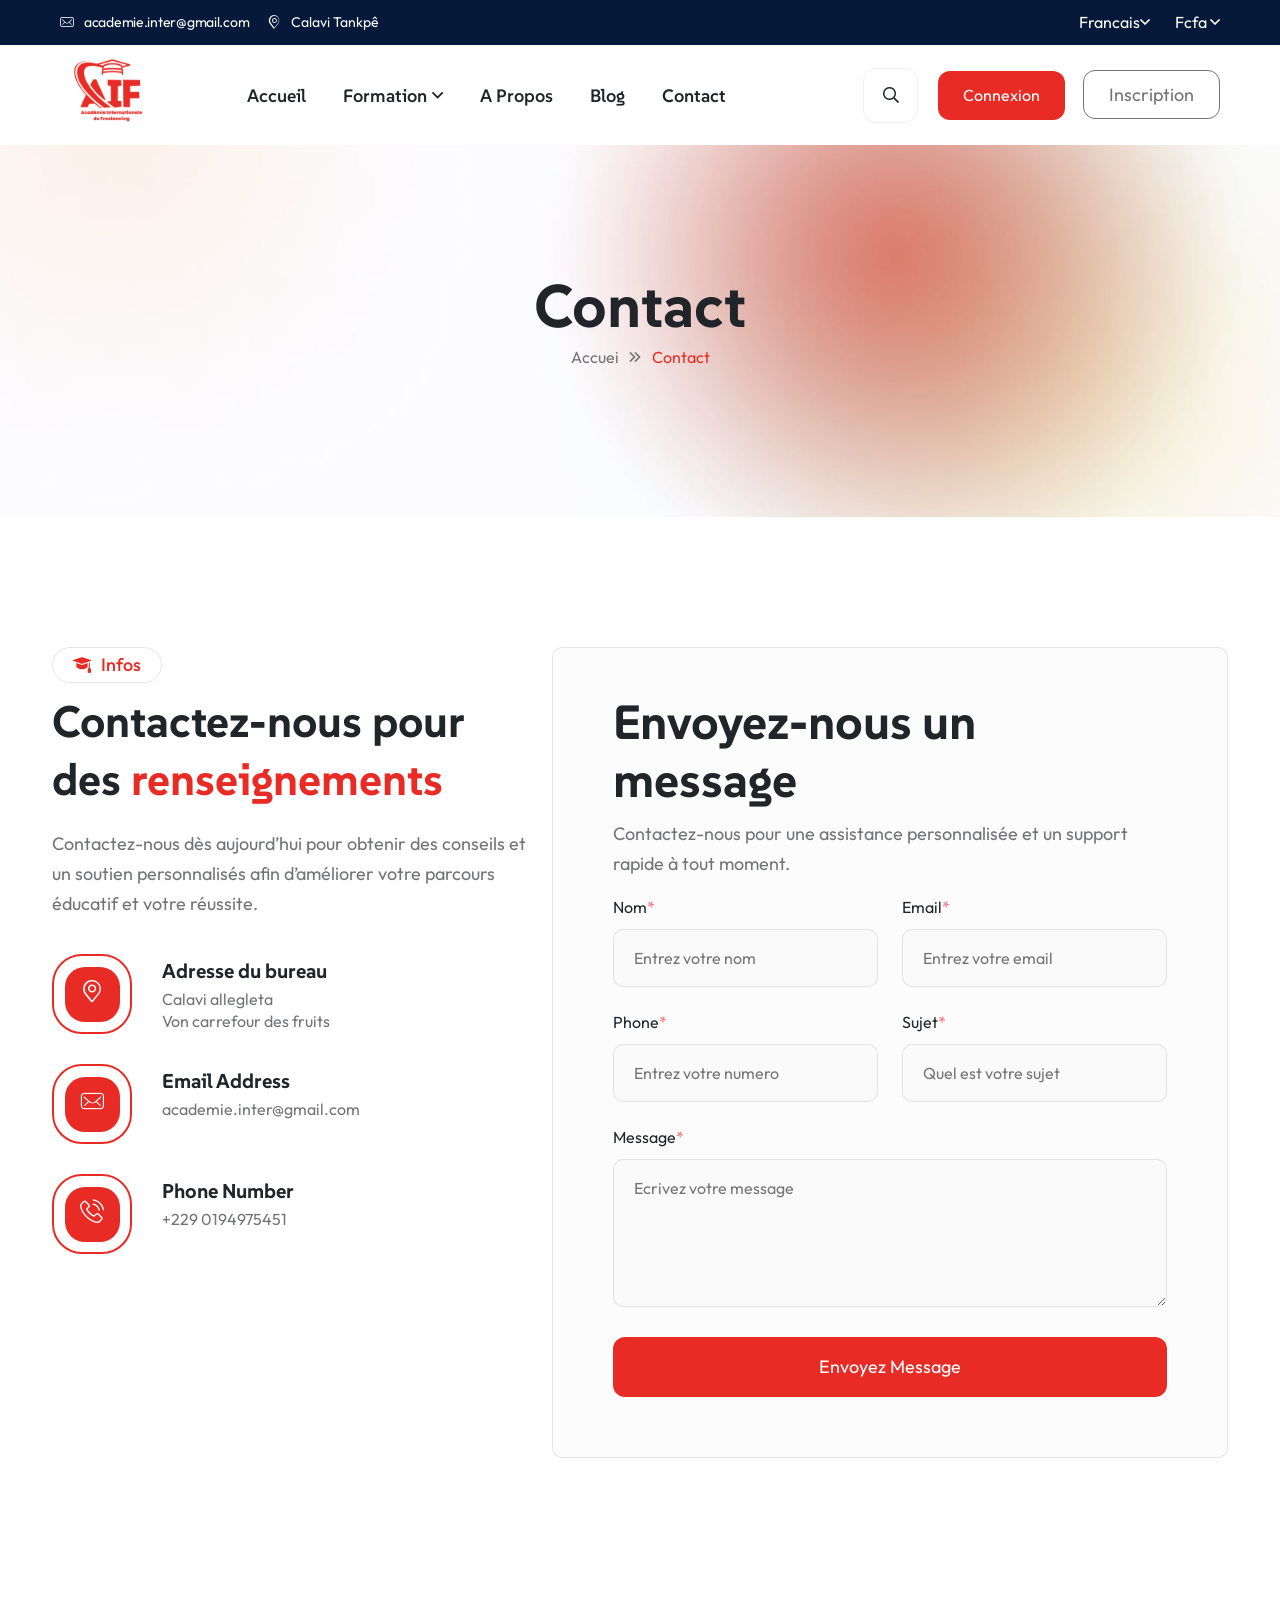
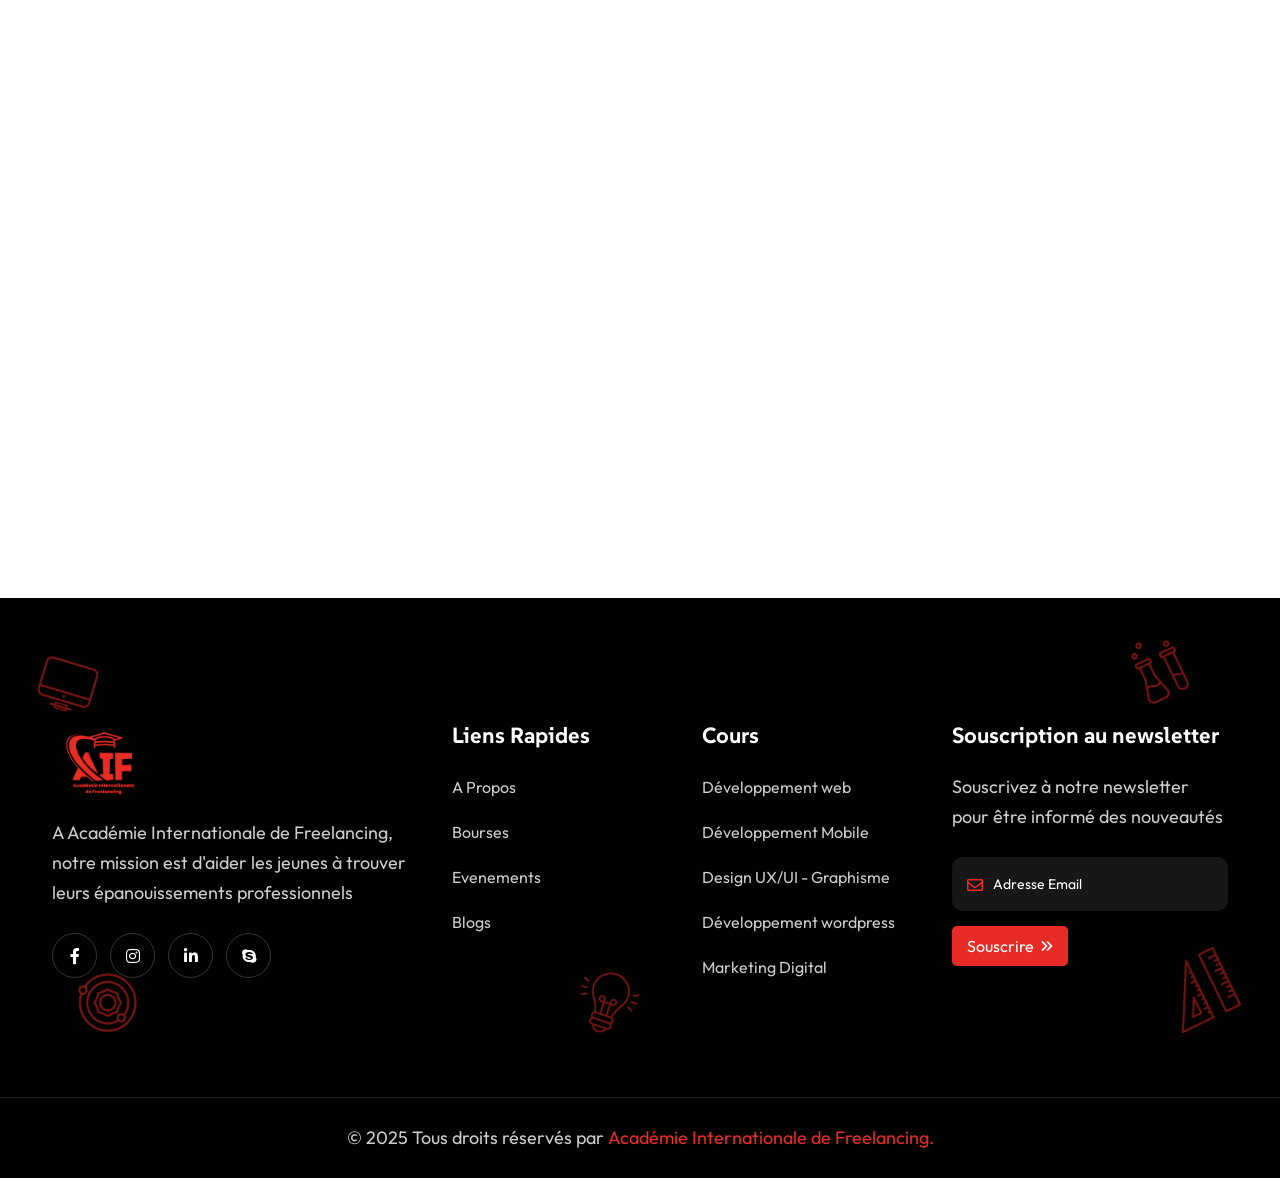
==== commit 0ab9871f: "fix image header size" ====
--- a/pages/contact.html
+++ b/pages/contact.html
@@ -35,7 +35,7 @@
 <!--====== Start Preloader ======-->
         <div class="preloader">
             <div class="loader">
-                <img src="assets/images/logo.png" style="width: 150px;" alt="loader">
+                <img src="../assets/images/logo.png" style="width: 150px;" alt="loader">
             </div>
         </div><!--====== End Preloader ======-->
         <!--====== Start Overlay ======-->
@@ -105,14 +105,14 @@
                         <div class="primary-menu">
                             <!--====  Site Branding  ===-->
                             <div class="site-branding">
-                                <a href="/" class="brand-logo"><img src="assets/images/logo.png" style="height: 100px;" alt="Brand Logo"></a>
+                                <a href="/" class="brand-logo"><img src="../assets/images/logo.png" style="height: 100px;" alt="Brand Logo"></a>
                             </div>
                             <!--=== Edufit Main Menu ===-->
                             <div class="edufit-nav-menu">
                                 <!--=== Edufit Menu Top ===-->
                                 <div class="edufit-menu-top d-flex justify-content-between d-block d-xl-none">
                                     <div class="site-branding">
-                                        <a href="/" class="brand-logo"><img src="assets/images/logo.png" alt="Brand Logo"></a>
+                                        <a href="/" class="brand-logo"><img src="../assets/images/logo.png" alt="Brand Logo"></a>
                                     </div>
                                     <div class="navbar-close">
                                         <i class="far fa-times"></i>
@@ -161,7 +161,7 @@
         </header><!--====== End Header Area  ======-->
         <main>
             <!--======  Start Page Hero Section  ======-->
-            <section class="ef-page-hero bg_cover" style="background-image: url(assets/images/hero/hero_bg1.jpg);">
+            <section class="ef-page-hero bg_cover" style="background-image: url(../assets/images/hero/hero_bg1.jpg);">
                 <div class="container">
                     <div class="row">
                         <div class="col-lg-12">
@@ -311,7 +311,7 @@
                             <div class="footer-widget footer-about-widget mb-40" data-aos="fade-up" data-aos-duration="1000">
                                 <div class="footer-content">
                                     <div class="footer-logo" style="margin-bottom: 0;">
-                                        <a href="/"><img src="assets/images/logo.png" alt="Brand Logo" style="width: 100px;"></a>
+                                        <a href="/"><img src="../assets/images/logo.png" alt="Brand Logo" style="width: 100px;"></a>
                                     </div>
                                     <p>A Académie Internationale de Freelancing, notre mission est d'aider les jeunes à trouver leurs épanouissements professionnels</p>
                                     <ul class="social-link">
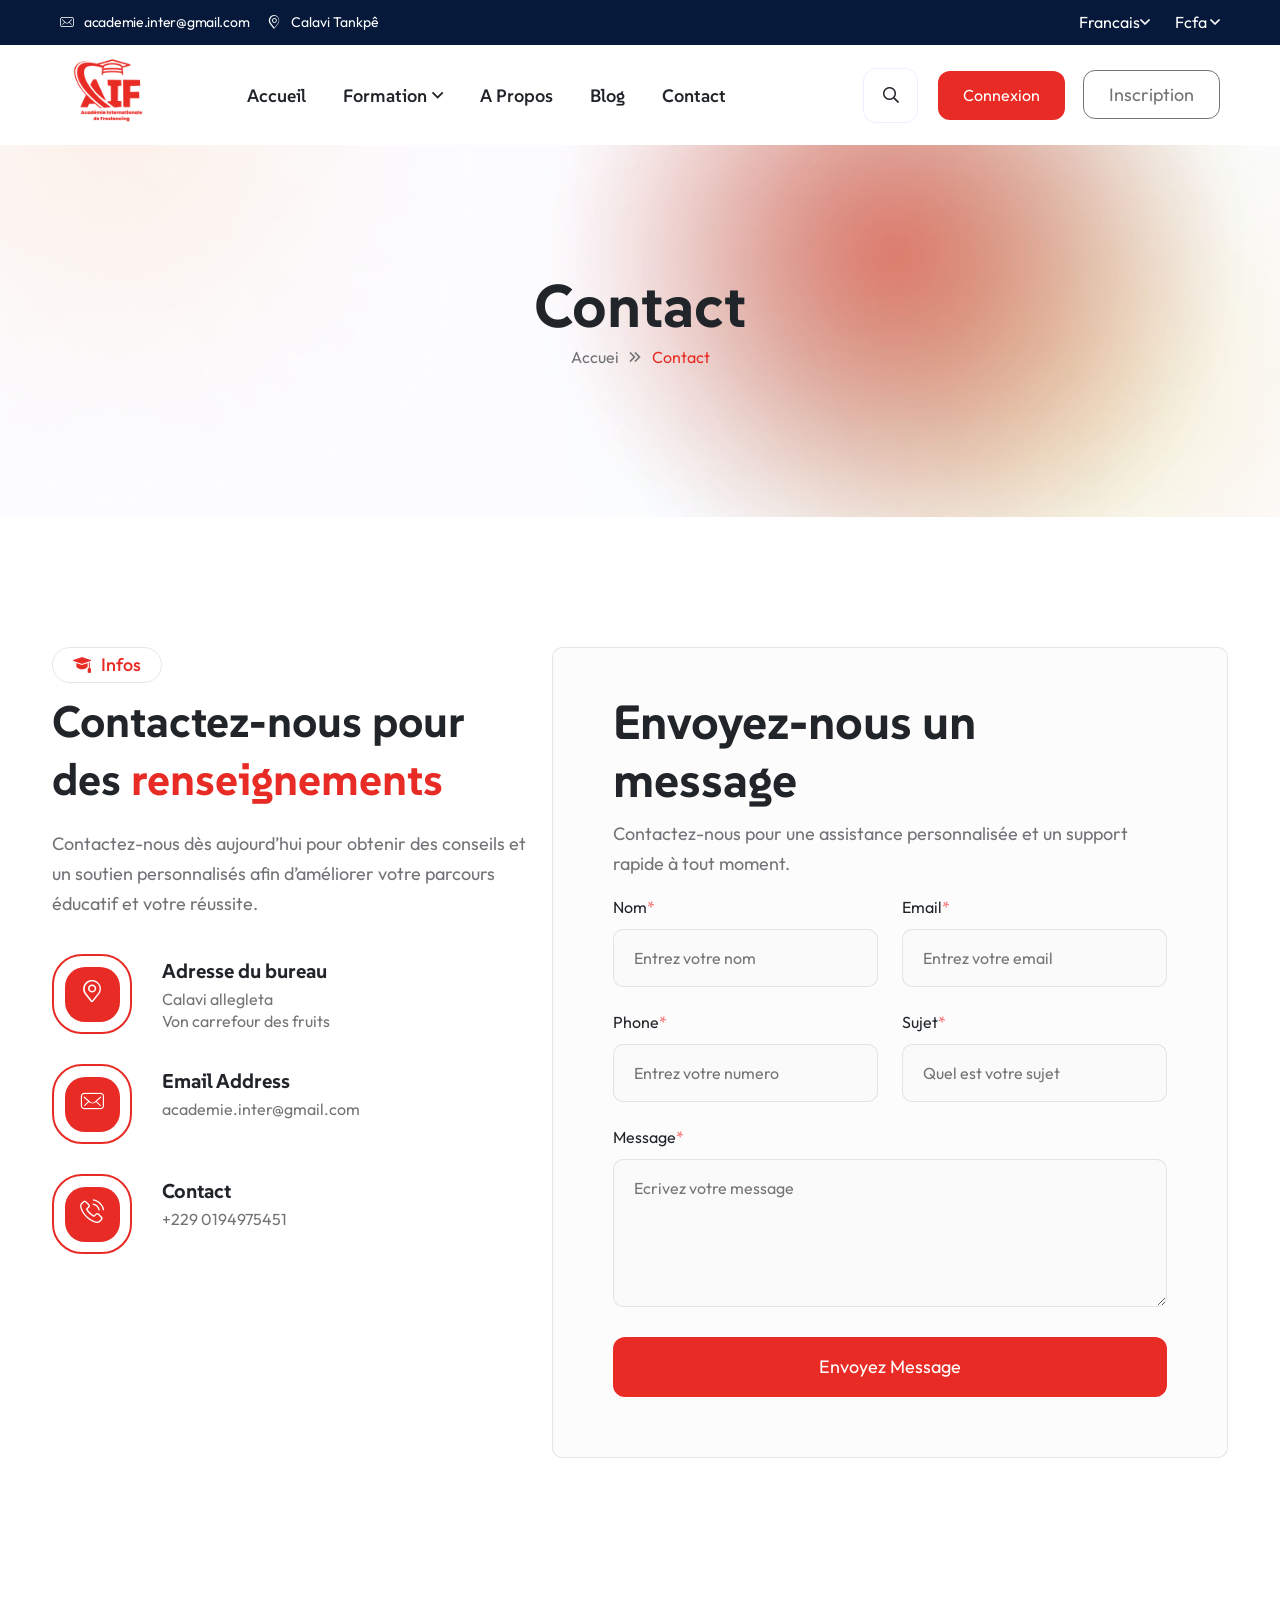
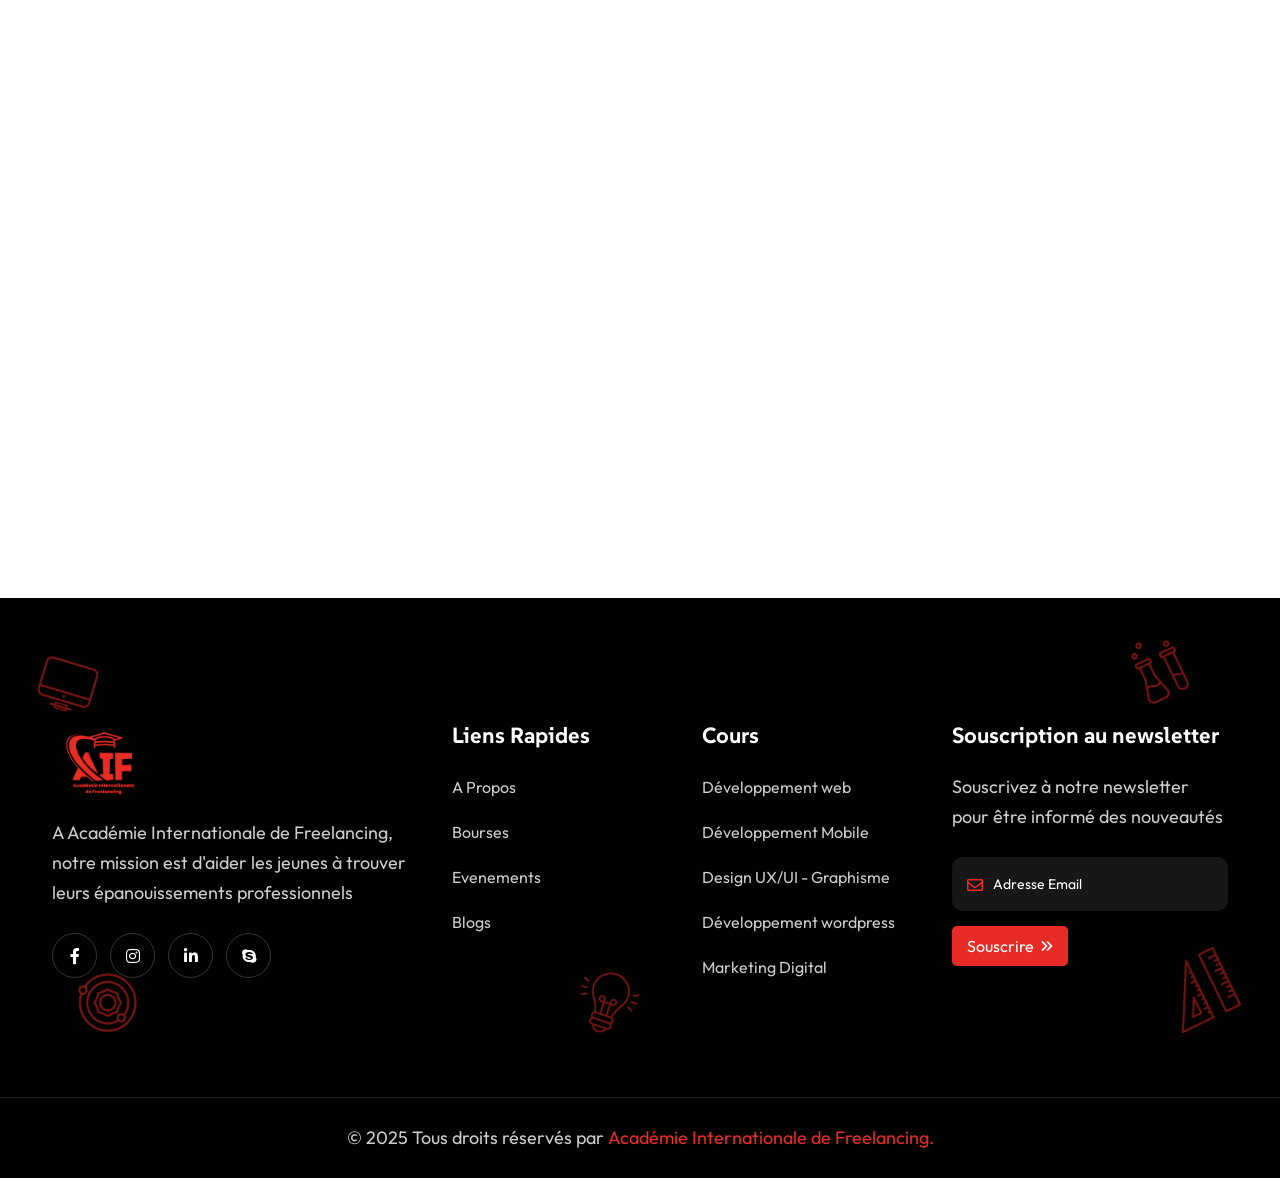
==== commit 31833cd2: "update style" ====
--- a/pages/contact.html
+++ b/pages/contact.html
@@ -128,8 +128,8 @@
                                                 <li><a href="en_construction.html">Bourse</a></li>
                                             </ul>
                                         </li>
-                                        <li><a href="../pages/about.html">A Propos</a></li>
-                                        <li><a href="../pages/blog-grid.html">Blog</a></li>
+                                        <li><a href="en_construction.html">A Propos</a></li>
+                                        <li><a href="en_construction.html">Blog</a></li>
                                         <li class="menu-item"><a href="contact.html">Contact</a></li>
                                     </ul>
                                 </nav>
@@ -230,7 +230,7 @@
                                                 </div>
                                             </div>
                                             <div class="content">
-                                                <h4>Phone Number</h4>
+                                                <h4>Contact</h4>
                                                 <p><a href="tel:+911-800-222-1222">+229 0194975451</a></p>
                                             </div>
                                         </div>
